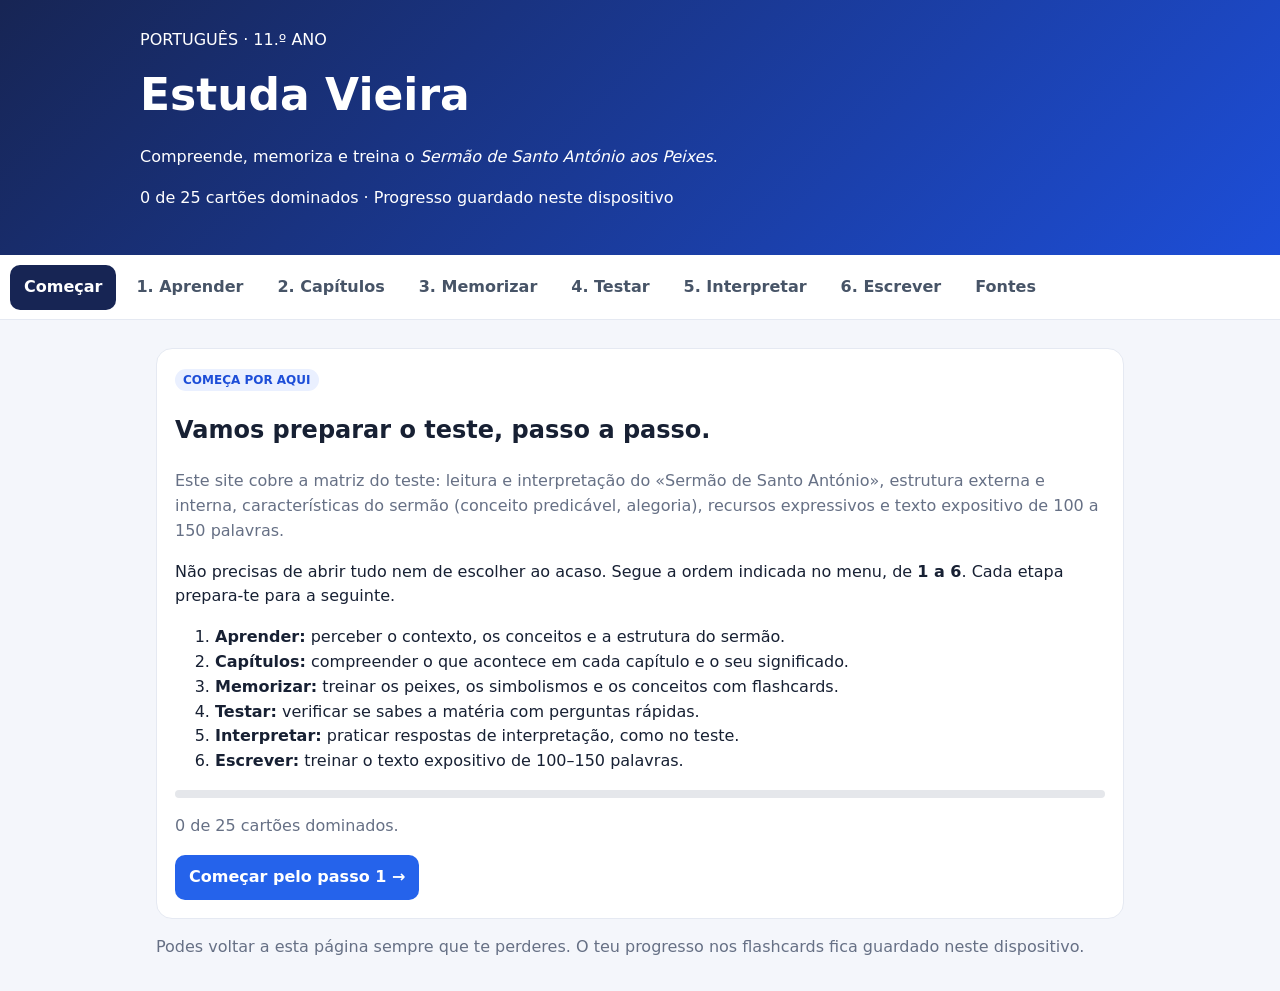
==== sermao/index.html @ 3404e3d7 "Corrige conteúdos do Sermão e acrescenta treino da matriz PRI 3 - Corrige quatro-olhos (Céu e Infern" ====
<!DOCTYPE html>
<html lang="pt-PT"><head><meta charset="utf-8"><meta name="viewport" content="width=device-width,initial-scale=1"><meta name="theme-color" content="#172554"><title>Estuda Vieira | Português 11</title>
<style>
:root{--n:#172554;--b:#2563eb;--ink:#172033;--muted:#667085;--bg:#f4f6fb;--line:#e5e9f2}*{box-sizing:border-box}body{margin:0;background:var(--bg);color:var(--ink);font:16px/1.55 system-ui,sans-serif}.hero{background:linear-gradient(135deg,#172554,#1d4ed8);color:white;padding:28px max(18px,calc((100vw - 1000px)/2))}.hero h1{margin:8px 0;font-size:clamp(30px,5vw,44px)}.wrap{max-width:1000px;margin:auto;padding:16px}.nav{position:sticky;top:0;background:#ffffffed;display:flex;gap:6px;overflow:auto;padding:10px;z-index:2;border-bottom:1px solid var(--line)}button{font:inherit;cursor:pointer;border:0;border-radius:10px;padding:10px 14px;background:var(--b);color:white;font-weight:650}.nav button{background:transparent;color:#475467;white-space:nowrap}.nav button.active{background:var(--n);color:white}.panel{display:none}.panel.active{display:block}.card,.chapter{background:white;border:1px solid var(--line);border-radius:16px;padding:18px;margin:12px 0}.muted{color:var(--muted)}.tag{font-size:12px;font-weight:750;color:#1d4ed8;background:#eaf0ff;padding:4px 8px;border-radius:99px}.grid{display:grid;grid-template-columns:repeat(2,minmax(0,1fr));gap:12px}.chapter h3{margin:0 0 6px}.secondary{background:#eef2ff;color:#1e40af}.option{display:block;width:100%;text-align:left;background:white;color:var(--ink);border:1px solid var(--line);margin:8px 0}.option.correct{background:#f0fdf4;border-color:#86efac}.option.wrong{background:#fef2f2;border-color:#fca5a5}.feedback{padding:12px;border-radius:10px;background:#f2f4f7;margin-top:10px}.good{background:#f0fdf4;color:#166534}.bad{background:#fef2f2;color:#991b1b}.flash{background:#eff6ff;border:1px solid #dbeafe;border-radius:15px;text-align:center;padding:28px;min-height:190px}.flash strong{font-size:24px;display:block;margin:14px 0}textarea{width:100%;min-height:130px;padding:12px;border:1px solid #cbd5e1;border-radius:10px;font:inherit}table{border-collapse:collapse;width:100%;margin:12px 0}td,th{text-align:left;border-bottom:1px solid var(--line);padding:9px;vertical-align:top}th{background:#f8fafc}.hide{display:none!important}.progress{height:8px;background:#e5e7eb;border-radius:99px;overflow:hidden}.progress span{display:block;background:var(--b);height:100%;width:0}@media(max-width:650px){.grid{grid-template-columns:1fr}.wrap{padding:10px}.card{padding:14px}table{font-size:14px}}
.note{background:#f8fafc;border-left:4px solid var(--b);padding:2px 14px;border-radius:8px;margin:12px 0}blockquote{margin:12px 0;padding:6px 14px;border-left:4px solid #cbd5e1;background:#f8fafc;border-radius:6px}.check{list-style:none;padding:0}.check li{margin:6px 0}#ordList li{margin:8px 0}#ordList button{padding:4px 10px}.review{margin-top:12px;padding-left:18px}
select{font:inherit;padding:8px;border:1px solid #cbd5e1;border-radius:8px;margin:4px 6px 4px 0;max-width:100%}.drill{border-top:1px solid var(--line);padding:12px 0}.drill .res{margin-top:8px}
</style></head><body>
<header class="hero"><span>PORTUGUÊS · 11.º ANO</span><h1>Estuda Vieira</h1><p>Compreende, memoriza e treina o <i>Sermão de Santo António aos Peixes</i>.</p><p id="stats">0 cartões dominados · Progresso guardado neste dispositivo</p></header>
<nav class="nav" aria-label="Percurso de estudo"><button type="button" class="active" data-tab="inicio">Começar</button><button type="button" data-tab="manual">1. Aprender</button><button type="button" data-tab="capitulos">2. Capítulos</button><button type="button" data-tab="cartoes">3. Memorizar</button><button type="button" data-tab="quiz">4. Testar</button><button type="button" data-tab="interpretacao">5. Interpretar</button><button type="button" data-tab="escrita">6. Escrever</button><button type="button" data-tab="fontes">Fontes</button></nav>
<main class="wrap">
<section class="panel active" id="inicio"><div class="card"><span class="tag">COMEÇA POR AQUI</span><h2>Vamos preparar o teste, passo a passo.</h2><p class="muted">Este site cobre a matriz do teste: leitura e interpretação do «Sermão de Santo António», estrutura externa e interna, características do sermão (conceito predicável, alegoria), recursos expressivos e texto expositivo de 100 a 150 palavras.</p><p>Não precisas de abrir tudo nem de escolher ao acaso. Segue a ordem indicada no menu, de <b>1 a 6</b>. Cada etapa prepara-te para a seguinte.</p><ol><li><b>Aprender:</b> perceber o contexto, os conceitos e a estrutura do sermão.</li><li><b>Capítulos:</b> compreender o que acontece em cada capítulo e o seu significado.</li><li><b>Memorizar:</b> treinar os peixes, os simbolismos e os conceitos com flashcards.</li><li><b>Testar:</b> verificar se sabes a matéria com perguntas rápidas.</li><li><b>Interpretar:</b> praticar respostas de interpretação, como no teste.</li><li><b>Escrever:</b> treinar o texto expositivo de 100–150 palavras.</li></ol><div class="progress"><span id="progress"></span></div><p id="progressText" class="muted">Ainda não começaste os flashcards.</p><button type="button" onclick="go('manual')">Começar pelo passo 1 →</button></div><p class="muted">Podes voltar a esta página sempre que te perderes. O teu progresso nos flashcards fica guardado neste dispositivo.</p></section>
<section class="panel" id="manual"><div class="card"><h2>Contexto e conceitos fundamentais</h2><h3>Padre António Vieira e o contexto</h3><p>O <b>Sermão de Santo António aos Peixes</b> foi pregado por Padre António Vieira em São Luís do Maranhão, no Brasil, a 13 de junho de 1654, dia de Santo António. A edição do sermão explica que Vieira o pregou antes de partir para o Reino, procurando uma solução para a situação dos indígenas. O texto denuncia abusos dos colonos e defende o bem espiritual e temporal daquela terra. É um exemplo da intervenção cívica e religiosa de Vieira através da palavra.</p><p><b>Quem era Vieira?</b> Jesuíta nascido em Lisboa em 1608, foi para o Brasil ainda criança e tornou-se um dos maiores pregadores da língua portuguesa. No Maranhão, entrou em conflito com os colonos por defender a liberdade dos indígenas, que estes queriam escravizar. Por isso o sermão foi pregado pouco antes de ele embarcar para o Reino, o que fez às escondidas. Escreve no Barroco, uma época de contrastes, de jogos de ideias e de uma arte feita para persuadir e impressionar.</p><h3>O que é um sermão?</h3><p>É um discurso religioso dirigido a um auditório, que transmite ensinamentos e procura persuadir os ouvintes a refletir e a alterar comportamentos. Combina argumentação, exemplos, referências bíblicas, ironia e recursos expressivos.</p><h3>Objetivos da eloquência</h3><table><tbody><tr><th>Termo</th><th>Significado</th><th>Função</th></tr><tr><td><b>Docere</b></td><td>Ensinar</td><td>Transmitir conhecimentos e valores.</td></tr><tr><td><b>Delectare</b></td><td>Deleitar / agradar</td><td>Captar a atenção e tornar o discurso expressivo.</td></tr><tr><td><b>Movere</b></td><td>Mover / persuadir</td><td>Despertar emoções e levar à mudança.</td></tr></tbody></table><h3>Conceito predicável</h3><p><b>O que é?</b> É uma frase ou ideia retirada da Bíblia que serve de ponto de partida para o sermão. O pregador interpreta-a e desenvolve, a partir dela, a sua mensagem.</p><div class="note"><p><b>O conceito predicável deste sermão:</b> «Vós sois o sal da terra» (Mateus 5,13).</p><p><b>O que significa a frase?</b> Jesus compara os seus discípulos ao sal. Tal como o sal conserva os alimentos e impede que se estraguem, os pregadores devem preservar o bem e impedir a corrupção moral da sociedade.</p><p><b>Como desenvolve Vieira esta ideia?</b> Vieira começa por questionar por que razão a sociedade continua corrompida. Aponta falhas dos pregadores — não ensinam a verdadeira doutrina, não praticam o que dizem ou pregam-se a si próprios — e dos ouvintes — recusam os ensinamentos e seguem maus exemplos. Perante esta situação, decide pregar aos peixes, usando-os como exemplo para criticar os comportamentos humanos.</p></div><p><b>Porque é que o sal leva aos peixes?</b> Vieira diz que o sal é «filho do mar», tal como os peixes. Tem duas propriedades, conservar o são e preservá-lo para que não se corrompa, e essas propriedades experimentam-se nos próprios peixes. É esta ligação que permite passar do conceito predicável à pregação aos peixes.</p><p><b>As duas causas da corrupção.</b> Ou o sal não salga, isto é, os pregadores falham (dizem uma coisa e fazem outra, pregam-se a si próprios ou não ensinam a verdadeira doutrina). Ou a terra não se deixa salgar, isto é, os ouvintes falham (imitam os maus exemplos e não recebem a doutrina).</p><p><b>Porque é importante?</b> Esta frase bíblica é a base da argumentação de Vieira: a partir dela, organiza a crítica aos pregadores e aos homens e justifica a pregação alegórica aos peixes.</p><p><b>Resposta-modelo para o teste:</b> O conceito predicável é «Vós sois o sal da terra», uma frase bíblica que serve de ponto de partida ao sermão. Tal como o sal conserva os alimentos, os pregadores devem preservar o bem e combater a corrupção moral. Vieira parte desta ideia para criticar tanto os pregadores, que nem sempre cumprem a sua missão, como os ouvintes, que não seguem os seus ensinamentos.</p><h3>Porquê pregar aos peixes?</h3><p>Segundo a tradição evocada, Santo António pregou aos peixes quando os homens não o ouviam. Os peixes são o auditório aparente; os homens, especialmente os colonos do Maranhão, são os destinatários reais da crítica. A alegoria permite elogiar virtudes e denunciar vícios humanos de forma indireta.</p><h3>Invocação</h3><p>Vieira invoca a Virgem Maria, referida como <i>Domina Maris</i> («Senhora do Mar»), pedindo auxílio para a pregação.</p></div><div class="card"><h2>Estrutura externa e interna</h2><p><b>Estrutura externa:</b> divisão em seis capítulos.</p><table><tbody><tr><th>Parte interna</th><th>Capítulo(s)</th><th>Função</th></tr><tr><td>Exórdio e invocação</td><td>I</td><td>Introduzir o tema, captar atenção e pedir auxílio divino.</td></tr><tr><td>Exposição e confirmação</td><td>II–V</td><td>Apresentar argumentos, louvores e repreensões.</td></tr><tr><td>Peroração</td><td>VI</td><td>Concluir, reforçar a mensagem e exortar.</td></tr></tbody></table><p><b>Atenção:</b> capítulo é estrutura externa. Exórdio, confirmação e peroração são partes da estrutura interna.</p><p class="muted">Alguns manuais separam a <b>exposição</b> (o anúncio do plano no início do capítulo II, quando Vieira diz que vai dividir o sermão em louvores e repreensões) da <b>confirmação</b> (o resto dos capítulos II a V). Segue a divisão do teu manual.</p></div><div class="card"><h2>Estratégias argumentativas e retóricas</h2><p><b>Argumentar</b> é apresentar razões para convencer alguém. Vieira não se limita a descrever peixes: usa cada exemplo para sustentar uma crítica moral e social.</p><ul><li><b>Alegoria:</b> fala dos peixes, mas refere-se aos homens. É a estratégia central que permite criticar indiretamente os colonos e a sociedade.</li><li><b>Analogia:</b> aproxima duas realidades com algo em comum. Exemplo: o sal conserva os alimentos, tal como os pregadores devem preservar a sociedade da corrupção.</li><li><b>Exemplificação:</b> apresenta casos concretos (peixe de Tobias, rémora, torpedo, quatro-olhos) para tornar os argumentos claros e memoráveis.</li><li><b>Argumento de autoridade:</b> apoia a ideia em fontes reconhecidas, como a Bíblia, Santo António e autores religiosos. Dá credibilidade ao discurso.</li><li><b>Antítese e contraste:</b> opõe ideias (grandes/pequenos; virtude/vício) para evidenciar injustiças e contradições.</li><li><b>Ironia:</b> diz algo com intenção crítica, levando o auditório a perceber a contradição entre aparência e realidade.</li><li><b>Apóstrofe:</b> dirige-se diretamente aos peixes, criando proximidade com o auditório aparente e mantendo os homens como destinatários reais.</li><li><b>Pergunta retórica:</b> pergunta cuja resposta é sugerida ou evidente; envolve o auditório e conduz o raciocínio.</li></ul><p class="muted">Atenção: o mesmo elemento pode ser estratégia e recurso. A <b>alegoria</b> organiza todo o sermão (estratégia). A <b>apóstrofe</b> e a <b>interrogação retórica</b> são recursos expressivos, apresentados na tabela seguinte, que Vieira usa ao serviço da persuasão.</p><p><b>Como responder no teste:</b> identifica a estratégia, mostra onde aparece e explica como ajuda Vieira a convencer ou a criticar.</p></div>
<div class="card"><h2>Recursos expressivos: definição e efeito</h2><table><tbody><tr><th>Recurso</th><th>O que é?</th><th>Que efeito pode produzir?</th></tr><tr><td><b>Anáfora</b></td><td>Repetição no início de frases ou segmentos sucessivos.</td><td>Insistência, ritmo e reforço da mensagem.</td></tr><tr><td><b>Antítese</b></td><td>Oposição de ideias ou palavras.</td><td>Destaca contrastes e contradições.</td></tr><tr><td><b>Apóstrofe</b></td><td>Interpelação direta de alguém ou algo.</td><td>Vivacidade e aproximação ao destinatário.</td></tr><tr><td><b>Interrogação retórica</b></td><td>Pergunta que não espera resposta efetiva.</td><td>Leva o auditório a refletir e orienta a conclusão.</td></tr><tr><td><b>Enumeração</b></td><td>Apresentação sucessiva de elementos.</td><td>Acumula exemplos e pode intensificar uma ideia.</td></tr><tr><td><b>Gradação</b></td><td>Sequência organizada por intensidade crescente ou decrescente.</td><td>Cria progressão e intensificação.</td></tr><tr><td><b>Hipérbole</b></td><td>Exagero intencional.</td><td>Amplifica uma característica e chama a atenção.</td></tr><tr><td><b>Personificação</b></td><td>Atribuição de características humanas a animais ou coisas.</td><td>Humaniza e torna a imagem mais expressiva.</td></tr><tr><td><b>Comparação</b></td><td>Aproximação explícita entre realidades, muitas vezes com «como».</td><td>Facilita a compreensão de uma ideia.</td></tr><tr><td><b>Metáfora</b></td><td>Identificação implícita entre realidades.</td><td>Cria uma imagem e concentra significado.</td></tr><tr><td><b>Adjetivação</b></td><td>Uso de adjetivos para caracterizar.</td><td>Valoriza ou desvaloriza e orienta a opinião do auditório.</td></tr><tr><td><b>Ironia</b></td><td>Dizer o contrário do que se pensa, ou sugerir uma crítica por trás do sentido literal.</td><td>Critica sem atacar diretamente e leva o auditório a descobrir a contradição.</td></tr><tr><td><b>Paralelismo</b></td><td>Repetição da mesma estrutura sintática em frases ou segmentos seguidos.</td><td>Dá ritmo, equilíbrio e clareza ao raciocínio.</td></tr></tbody></table><p class="muted">A função depende sempre do excerto. Não basta escrever «há uma anáfora»: explica o que é repetido e que ideia fica reforçada.</p></div><div class="card"><h2>Características do sermão e do Barroco</h2><ul><li><b>Intenção persuasiva:</b> convencer e modificar comportamentos.</li><li><b>Alegoria:</b> os peixes representam virtudes e vícios humanos.</li><li><b>Argumentação:</b> analogias, exemplos e referências de autoridade.</li><li><b>Conceptismo:</b> raciocínio engenhoso e jogos de ideias.</li><li><b>Antítese:</b> oposição de ideias, como bem/mal e virtude/vício.</li><li><b>Ironia:</b> crítica através do contraste entre sentido literal e intenção.</li><li><b>Visualismo:</b> imagens vivas que captam a atenção.</li></ul></div><div class="card"><h2>Como responder a perguntas de interpretação</h2><p>Não basta identificar o peixe ou o recurso expressivo. Explica sempre o significado e a intenção de Vieira.</p><ol><li><b>Identifica:</b> nomeia o peixe, a ideia ou o recurso.</li><li><b>Explica:</b> descreve o comportamento ou o sentido no excerto.</li><li><b>Relaciona:</b> mostra o que representa nos seres humanos.</li><li><b>Indica a intenção:</b> explica o que Vieira pretende criticar, elogiar ou provocar no auditório.</li></ol><p><b>Exemplo:</b> «Os peixes grandes comem os pequenos» é uma imagem que representa os poderosos que exploram os mais fracos. Vieira denuncia a injustiça e os abusos sociais, levando o auditório a reconhecer esse comportamento na sociedade.</p></div><div class="card"><h2>O que deves conseguir fazer no teste</h2><ul><li>Explicar o contexto em que o sermão foi pregado e a sua intenção crítica.</li><li>Identificar a estrutura externa (seis capítulos) e a estrutura interna (exórdio, exposição/confirmação e peroração).</li><li>Explicar a função do conceito predicável e da alegoria.</li><li>Relacionar cada peixe com a virtude ou o vício humano que representa.</li><li>Interpretar excertos, justificando a resposta com elementos do texto.</li><li>Identificar recursos expressivos e explicar o efeito que produzem.</li><li>Reconhecer a crítica social e a atualidade de algumas das críticas de Vieira.</li></ul><p class="muted">Esta lista segue os objetivos de leitura, interpretação, argumentação e análise de recursos expressivos indicados nos Guiões de Trabalho Autónomo da DGE para o 11.º ano.</p></div></section>
<section class="panel" id="capitulos"><div class="card"><h2>Mapa dos seis capítulos</h2><div id="chapters"></div></div></section>
<section class="panel" id="cartoes"><div class="card"><span class="tag">ACTIVE RECALL</span><h2>Flashcards</h2><p class="muted">Tenta responder antes de revelar. As respostas incluem uma explicação curta e, quando faz sentido, a ligação à obra e ao tipo de pergunta que pode surgir no teste. Marca «Domino» só quando conseguires explicar a ideia, não apenas repetir palavras.</p><div class="flash"><span id="flashCat" class="tag"></span><strong id="flashQ"></strong><p id="flashA" class="hide"></p></div><p id="flashNum"></p><button type="button" id="prev" class="secondary">← Anterior</button> <button type="button" id="reveal">Revelar resposta</button> <button type="button" id="master">Domino ✓</button> <button type="button" id="next" class="secondary">Seguinte →</button></div></section>
<section class="panel" id="quiz"><div class="card"><span class="tag">QUIZ</span><h2>Testa os teus conhecimentos</h2><p id="qcount" class="muted"></p><div id="quizArea"></div><button type="button" class="secondary" onclick="restartQuiz()">Recomeçar</button></div></section>
<section class="panel" id="interpretacao">
<div class="card"><span class="tag">APRENDER A INTERPRETAR</span><h2>Excertos analisados — com respostas-modelo</h2>
<p>Aqui vais encontrar excertos da obra, perguntas semelhantes às de avaliação e respostas explicadas. Primeiro lê o excerto e tenta responder; depois abre a análise. Os excertos entre aspas são transcrições de uma edição de domínio público, com a grafia atualizada (por exemplo, «cousa» passa a «coisa»), e [...] marca partes omitidas. Alguns coincidem com excertos dos GTA da DGE. A edição do teu manual pode ter pequenas diferenças, por isso confirma sempre no teu livro. Quando um bloco não é citação, está identificado como «Resumo da passagem».</p>
<p><b>Como construir uma boa resposta:</b> identifica o que é pedido → explica o sentido no contexto → relaciona com a alegoria/ideia principal → indica a intenção de Vieira. Quando a pergunta pede recursos, explica também o efeito produzido.</p></div>

<div class="card"><h3>Exemplo resolvido 1 — Capítulo I: o conceito predicável</h3>
<p class="muted">Excerto com a grafia atualizada. [...] marca partes omitidas.</p>
<blockquote>«O efeito do sal é impedir a corrupção. [...] Ou é porque o sal não salga, ou porque a terra se não deixa salgar.»</blockquote>
<p><b>Pergunta 1.</b> Explica a comparação estabelecida entre o sal e os pregadores.</p>
<details><summary>Ver resposta-modelo explicada</summary><p>O sal impede que os alimentos se deteriorem; de forma semelhante, os pregadores devem preservar o bem e impedir a corrupção moral da sociedade, através dos seus ensinamentos. Vieira parte desta comparação para questionar por que razão a sociedade continua corrompida, apesar da existência de pregadores.</p><p><b>Porque é uma boa resposta?</b> Identifica os dois elementos da comparação, explica o significado de cada um e relaciona-os com o problema central do sermão.</p></details>
<p><b>Pergunta 2.</b> Identifica as duas causas da corrupção apresentadas por Vieira.</p>
<details><summary>Ver resposta-modelo</summary><p>A corrupção pode resultar das falhas dos pregadores, que não ensinam a verdadeira doutrina ou não praticam o que dizem, e das falhas dos ouvintes, que recusam os ensinamentos ou preferem imitar os maus exemplos dos pregadores.</p></details></div>

<div class="card"><h3>Exemplo resolvido 2 — Capítulo II: os peixes como ouvintes</h3>
<blockquote>«Os homens perseguindo a António, querendo-o lançar da terra e ainda do Mundo [...] e os peixes em inumerável concurso acudindo à sua voz, atentos e suspensos às suas palavras, escutando com silêncio [...] o que não entendiam.»</blockquote>
<p><b>Pergunta 1.</b> Explica o contraste estabelecido entre os homens e os peixes.</p>
<details><summary>Ver resposta-modelo explicada</summary><p>Vieira contrapõe os homens, que perseguem Santo António e o querem lançar da terra, aos peixes, que o escutam em silêncio e com atenção. O contraste é irónico: os peixes, apesar de não terem razão, comportam-se melhor do que os homens, que possuem razão mas não a usam corretamente. Assim, o elogio aos peixes transforma-se numa crítica à intolerância e à resistência humana à correção moral.</p><p><b>O que não podia faltar?</b> A oposição entre os comportamentos, a ironia e a crítica aos homens.</p></details>
<p><b>Pergunta 2.</b> Explica o sentido da afirmação «os homens tinham a razão sem o uso, e os peixes o uso sem a razão».</p>
<details><summary>Ver resposta-modelo</summary><p>Os homens possuem capacidade racional, mas não a utilizam para reconhecer os seus erros e seguir os ensinamentos de Santo António. Os peixes, embora irracionais, demonstram atenção e obediência. Vieira critica, assim, o comportamento contraditório dos homens.</p></details></div>

<div class="card"><h3>Exemplo resolvido 3 — Capítulo III: a rémora</h3>
<blockquote>«[...] aquele peixezinho tão pequeno no corpo, e tão grande na força e no poder [...] se se pega ao leme de uma nau da Índia [...] a prende e amarra [...] Se alguma rémora houve na terra, foi a língua de Santo António.»</blockquote>
<p><b>Pergunta 1.</b> Explica o valor simbólico da rémora e a comparação com Santo António.</p>
<details><summary>Ver resposta-modelo explicada</summary><p>A rémora é um peixe pequeno que, segundo a descrição apresentada por Vieira, consegue deter uma nau ao agarrar-se ao leme. Simboliza a força da palavra de Santo António: apesar de ser apenas a palavra de um pregador, consegue travar paixões e comportamentos destrutivos, como a soberba, a ira e a cobiça. A comparação mostra que a verdadeira força não depende do tamanho ou do poder físico, mas da capacidade moral e persuasiva da palavra.</p><p><b>O que valoriza a resposta?</b> Explica a característica do peixe, identifica o símbolo e relaciona-o com exemplos da intenção moralizadora de Vieira.</p></details>
<p><b>Pergunta 2.</b> Identifica o contraste presente na expressão «peixezinho tão pequeno no corpo, e tão grande na força e no poder» e explica o seu efeito.</p>
<details><summary>Ver resposta-modelo</summary><p>Existe uma antítese entre «pequeno» e «grande», que destaca a oposição entre a dimensão física reduzida da rémora e a sua força extraordinária. O contraste valoriza o poder simbólico do peixe e prepara a comparação com a eficácia da palavra de Santo António.</p></details></div>

<div class="card"><h3>Exemplo resolvido 4 — Capítulo IV: os grandes comem os pequenos</h3>
<blockquote>«A primeira coisa que me desedifica, peixes, de vós, é que vos comeis uns aos outros. [...] Não só vos comeis uns aos outros, senão que os grandes comem os pequenos.»</blockquote>
<p><b>Pergunta 1.</b> Explicita a crítica social transmitida através deste comportamento dos peixes.</p>
<details><summary>Ver resposta-modelo explicada</summary><p>O comportamento dos peixes representa alegoricamente a exploração dos mais fracos pelos mais poderosos. Vieira denuncia a desigualdade, a ganância e os abusos cometidos pelos colonos, que se aproveitam dos mais vulneráveis, nomeadamente dos indígenas. A crítica é reforçada pelo facto de os grandes, que deveriam ter maior responsabilidade, serem precisamente os que devoram os pequenos.</p><p><b>Nota:</b> não basta dizer «representa a injustiça». Explica quem são os grandes e os pequenos e qual é o comportamento humano criticado.</p></details>
<p><b>Pergunta 2.</b> Explica o valor expressivo da oposição entre «grandes» e «pequenos».</p>
<details><summary>Ver resposta-modelo</summary><p>A antítese entre «grandes» e «pequenos» evidencia a desigualdade de poder entre exploradores e explorados. Reforça a imagem da injustiça e torna mais clara a crítica social de Vieira.</p></details></div>

<div class="card"><h3>Exemplo resolvido 5 — Capítulo V: os roncadores</h3>
<blockquote>«É possível que sendo vós uns peixinhos tão pequenos, haveis de ser as roncas do mar?!»</blockquote>
<p><b>Pergunta 1.</b> Identifica o vício representado pelos roncadores e explica a crítica de Vieira.</p>
<details><summary>Ver resposta-modelo explicada</summary><p>Os roncadores representam a soberba e a arrogância. Apesar de serem peixes pequenos, fazem muito ruído, como se fossem importantes e poderosos. Vieira liga este vício ao orgulho de quem presume do que sabe e do que pode. Vieira critica os homens que se vangloriam, falam com arrogância e procuram demonstrar uma grandeza que não possuem. O exemplo aconselha à humildade.</p></details>
<p><b>Pergunta 2.</b> Explica a função da interrogação «É possível que [...] haveis de ser as roncas do mar?!».</p>
<details><summary>Ver resposta-modelo</summary><p>É uma interrogação retórica, pois não procura obter uma resposta real. Em conjunto com o ponto de exclamação, exprime indignação e serve para censurar a atitude dos roncadores, chamar a atenção do auditório e reforçar a crítica à arrogância humana.</p></details></div>

<div class="card"><h2>Agora és tu — exercícios para praticar</h2><p>Estes exercícios usam excertos da obra. Tenta responder antes de abrir a solução. Nas respostas escritas, procura incluir informação concreta do excerto.</p>
<div class="chapter"><h3>Exercício 1 — Capítulo I: os pregadores e os ouvintes</h3><blockquote>«Os pregadores dizem uma coisa e fazem outra [...] os ouvintes querem antes imitar o que eles fazem, que fazer o que dizem.»</blockquote><p>1. Explica as duas críticas presentes no excerto.</p><p>2. Relaciona-as com o conceito predicável.</p><details><summary>Ver proposta de resposta</summary><p>1. Vieira critica a falta de coerência dos pregadores, que não praticam o que ensinam, e os ouvintes, que seguem os maus exemplos em vez de obedecerem aos ensinamentos.</p><p>2. O sal deve impedir a corrupção; por analogia, os pregadores devem preservar o bem. Quando pregadores e ouvintes falham, a sociedade continua corrompida. O excerto desenvolve, assim, o conceito «Vós sois o sal da terra».</p></details></div>
<div class="chapter"><h3>Exercício 2 — Capítulo II: a pergunta ao auditório</h3><blockquote>«Enfim, que havemos de pregar hoje aos peixes? Nunca pior auditório. Ao menos têm os peixes duas boas qualidades de ouvintes: ouvem e não falam.»</blockquote><p>1. Identifica uma característica dos peixes valorizada por Vieira.</p><p>2. Explica a ironia presente no excerto e a sua intenção.</p><details><summary>Ver proposta de resposta</summary><p>1. Os peixes ouvem em silêncio e não interrompem o pregador.</p><p>2. A expressão «Nunca pior auditório» parece desvalorizar os peixes, mas Vieira elogia-os por ouvirem sem interromper. A ironia prepara a crítica aos homens, que muitas vezes não escutam os ensinamentos nem aceitam ser corrigidos.</p></details></div>
<div class="chapter"><h3>Exercício 3 — Capítulo III: o torpedo</h3><blockquote>«[...] começa a lhe tremer o braço [...]»</blockquote><p class="muted"><b>Resumo da passagem</b> (não é citação). O torpedo faz tremer o braço de quem o pesca. Vieira compara esse efeito ao que a pregação de Santo António provocava nos ouvintes.</p><p>1. Explica o simbolismo do torpedo.</p><p>2. Relaciona esse simbolismo com o objetivo de movere.</p><details><summary>Ver proposta de resposta</summary><p>1. O torpedo simboliza a capacidade da palavra do pregador de abalar a consciência dos homens.</p><p>2. O objetivo movere consiste em comover e persuadir. Tal como o torpedo provoca tremores, a pregação deve inquietar os ouvintes, fazê-los reconhecer os seus erros e levá-los a mudar de comportamento.</p></details></div>
<div class="chapter"><h3>Exercício 4 — Capítulo IV: olhar para a cidade</h3><blockquote>«Para cá, para cá; para a cidade é que haveis de olhar. [...] Muito maior açougue é o de cá, muito mais se comem os brancos.»</blockquote><p>1. Explica a quem se refere Vieira quando manda olhar para a cidade.</p><p>2. Identifica a intenção crítica da comparação entre os peixes e os homens.</p><p>3. Explica o efeito da repetição «Para cá, para cá».</p><details><summary>Ver proposta de resposta</summary><p>1. Vieira dirige a atenção para a sociedade colonial, em particular para os habitantes da cidade, e não apenas para os povos indígenas do sertão.</p><p>2. Mostra que os próprios colonos também se exploram e prejudicam uns aos outros. A imagem dos peixes que se devoram denuncia a ganância e a exploração humana.</p><p>3. Trata-se de uma repetição (que alguns manuais classificam como anáfora, por se repetir o início de segmentos seguidos). Reforça a ordem para que o auditório olhe para a realidade que Vieira pretende denunciar e dá ritmo e insistência ao discurso.</p></details></div>
<div class="chapter"><h3>Exercício 5 — Capítulo V: os pegadores</h3><blockquote>«[...] os que se deixam estar pegados à mercê e fortuna dos maiores [...]»</blockquote><p class="muted"><b>Resumo da passagem</b> (não é citação). Os pegadores vivem agarrados a peixes maiores e dependem da fortuna deles.</p><p>1. Que comportamento humano é criticado através dos pegadores?</p><p>2. Explica por que razão este exemplo constitui uma crítica social.</p><details><summary>Ver proposta de resposta</summary><p>1. Representam os oportunistas e parasitas, que se aproximam dos poderosos para beneficiarem da sua influência e viverem à sua custa.</p><p>2. Vieira critica quem não age com autonomia nem mérito e procura obter vantagens através da dependência de pessoas influentes. A alegoria denuncia relações interesseiras e injustas.</p></details></div>
<div class="chapter"><h3>Exercício 6 — Capítulo V: o polvo</h3><blockquote>«[...] o maior traidor do mar [...]»</blockquote><p class="muted"><b>Resumo da passagem</b> (não é citação). O polvo disfarça-se e esconde-se para surpreender as suas presas.</p><p>1. Identifica o vício simbolizado pelo polvo.</p><p>2. Explica a relação entre a camuflagem e o comportamento humano criticado.</p><details><summary>Ver proposta de resposta</summary><p>1. O polvo representa a traição, a hipocrisia e a dissimulação.</p><p>2. Tal como o polvo esconde a sua aparência e as suas intenções para atacar de surpresa, há pessoas que aparentam ser honestas e amigas, mas escondem intenções maldosas. Vieira denuncia a falsidade e a traição.</p></details></div>
<div class="chapter"><h3>Exercício 7 — Capítulo VI: a peroração</h3><blockquote>«Louvai a Deus, porque vos criou em tanto número. [...] Louvai a Deus, que vos distinguiu em tantas espécies [...]»</blockquote><p>1. Identifica o recurso expressivo presente na repetição.</p><p>2. Explica o efeito da repetição no encerramento do sermão.</p><details><summary>Ver proposta de resposta</summary><p>1. Trata-se de uma anáfora, pela repetição de «Louvai a Deus» no início de segmentos sucessivos.</p><p>2. A repetição, com uma razão diferente em cada segmento, cria ritmo e intensidade, reforça a exortação religiosa e confere solenidade à conclusão. O discurso termina com um apelo insistente ao louvor de Deus.</p></details></div>
<div class="chapter"><h3>Exercício 8 — Organização da argumentação</h3><p>Põe os cinco momentos do sermão pela ordem em que aparecem. Usa as setas e clica em «Verificar ordem».</p><ol id="ordList"></ol><button type="button" id="ordCheck">Verificar ordem</button> <span id="ordFb" aria-live="polite"></span><p>Depois explica por escrito a lógica da progressão argumentativa.</p><details><summary>Ver proposta de resposta</summary><p>A ordem é: proposta do sermão aos peixes (início do capítulo II), louvores gerais (capítulo II), louvores particulares (capítulo III), repreensões gerais (capítulo IV) e repreensões particulares (capítulo V). Vieira parte do geral para o particular, primeiro elogiando e depois criticando, organizando a argumentação de forma progressiva.</p></details></div>
</div>
<div class="card" id="locCard"><span class="tag">ESTRUTURA</span><h2>Em que parte do sermão está este excerto?</h2><p>A matriz do teste pede que saibas inserir um excerto na estrutura externa (capítulo) e interna (exórdio, exposição e confirmação, peroração). Para cada excerto, escolhe o capítulo e a parte interna.</p><div id="locList"></div></div>
<div class="card" id="recCard"><span class="tag">RECURSOS</span><h2>Identifica o recurso expressivo</h2><p>Escolhe o recurso presente em cada excerto e lê o efeito que produz. No teste, escreve sempre o recurso e o efeito.</p><div id="recList"></div></div>
<div class="card"><h2>Desafio de exame — resposta sem ajuda</h2><p>Lê o excerto do capítulo IV e responde num único parágrafo organizado (cerca de 80–120 palavras):</p><blockquote>«Não só vos comeis uns aos outros, senão que os grandes comem os pequenos.»</blockquote><p>Explica a crítica social construída por Vieira e analisa o valor expressivo da oposição entre «grandes» e «pequenos».</p><textarea id="essay2" aria-label="A tua resposta ao desafio de exame" placeholder="Escreve aqui a tua resposta..."></textarea><p id="words2" class="muted">0 palavras · objetivo: cerca de 80–120</p><details><summary>Ver critérios de uma resposta completa</summary><ul><li>Identifica a alegoria dos peixes que se devoram.</li><li>Relaciona os grandes com os poderosos e os pequenos com os mais vulneráveis.</li><li>Explica a denúncia da exploração e da desigualdade, incluindo a crítica à sociedade colonial.</li><li>Identifica a antítese entre «grandes» e «pequenos» e explica como acentua o contraste entre explorador e explorado.</li><li>Usa frases completas e responde às duas partes da pergunta.</li></ul></details></div>
<div class="card"><span class="tag">SIMULADO</span><h2>Mini-teste no formato da matriz (leitura, interpretação e texto expositivo)</h2><p>Resolve sem ajuda e só depois abre as respostas-modelo. Tens duas partes, como na matriz: leitura e interpretação, e escrita de um texto expositivo.</p><h3>Parte A: leitura e interpretação</h3><p><b>Excerto A</b></p><blockquote>«Enfim, que havemos de pregar hoje aos peixes? Nunca pior auditório. Ao menos têm os peixes duas boas qualidades de ouvintes: ouvem e não falam.»</blockquote><p><b>Excerto B</b></p><blockquote>«Não só vos comeis uns aos outros, senão que os grandes comem os pequenos.»</blockquote><ol><li>Indica em que capítulo se insere o excerto A e em que parte da estrutura interna, justificando.</li><li>Explica a ironia presente na expressão «Nunca pior auditório».</li><li>Identifica o recurso expressivo presente no excerto B e explica o seu efeito.</li><li>Explica de que modo o excerto B ilustra a alegoria e a crítica social do sermão.</li><li>Relaciona o excerto B com o conceito predicável «Vós sois o sal da terra».</li></ol><details><summary>Ver respostas-modelo</summary><ol><li>O excerto A está no capítulo II, que pertence à exposição e confirmação. Vieira começa a desenvolver a pregação aos peixes e apresenta os primeiros louvores, ao dizer que os peixes ouvem e não falam.</li><li>A expressão parece desvalorizar os peixes, mas Vieira logo os elogia por ouvirem em silêncio. A ironia prepara a crítica aos homens, que não escutam nem aceitam a correção.</li><li>Há uma antítese entre «grandes» e «pequenos». Realça a desigualdade de poder entre exploradores e explorados e torna mais evidente a crítica.</li><li>Os peixes são o auditório aparente e representam comportamentos humanos. Os grandes que comem os pequenos simbolizam os poderosos que exploram os mais fracos, como os colonos que abusam dos indígenas. Vieira usa a alegoria para criticar a sociedade sem atacar diretamente o auditório.</li><li>O sal deve preservar a sociedade da corrupção. A exploração dos fracos é uma das corrupções que os pregadores deveriam combater. Quando o sal não salga ou a terra não se deixa salgar, a corrupção continua, como se vê neste comportamento.</li></ol></details><h3>Parte B: texto expositivo</h3><p>Escreve um texto de 100 a 150 palavras sobre o tema <b>«A função da alegoria no Sermão de Santo António aos Peixes»</b>.</p><textarea id="essay3" aria-label="Texto expositivo do simulado" placeholder="Escreve aqui o teu texto expositivo..."></textarea><p id="words3" class="muted">0 palavras · objetivo: 100–150</p><details><summary>Ver critérios de uma boa resposta</summary><ul><li>Introdução com o tema e a obra.</li><li>Desenvolvimento com duas ou três ideias (os peixes como auditório aparente, a crítica indireta aos homens, a correspondência entre peixes e vícios) e exemplos da obra.</li><li>Conclusão ligada à intenção moralizadora de Vieira.</li><li>Linguagem formal, conectores, sem opinião pessoal, entre 100 e 150 palavras.</li></ul></details></div><div class="card"><h2>Fonte dos excertos e estudo complementar</h2><p>Os excertos literários foram selecionados a partir do texto de Padre António Vieira e dos guiões oficiais da DGE. As perguntas e respostas-modelo são material de treino elaborado para este site; não são soluções oficiais nem garantem que a pergunta apareça no teste.</p><ul><li><a href="https://projetos.uel.br/bibliotecacomum/bc-texto/obras/ua000257.pdf" target="_blank" rel="noopener">Texto integral do sermão (edição de domínio público, UEL)</a></li><li><a href="https://objdigital.bn.br/objdigital2/Acervo_Digital/Livros_eletronicos/Sermao%20de%20Santo%20Antonio.pdf" target="_blank" rel="noopener">Texto integral do sermão (Biblioteca Nacional do Brasil)</a></li><li><a href="https://estudoautonomo.dge.mec.pt/sites/default/files/2025-01/GTA%2010_PT.%C2%BA%20ano_tema%203_Subtema%202_Sermao%20de%20Santo%20Antonio%20aos%20Peixes.pdf" target="_blank" rel="noopener">DGE — GTA 10: Exórdio e invocação</a></li><li><a href="https://estudoautonomo.dge.mec.pt/sites/default/files/2025-01/GTA%2011_PT.%C2%BA%20ano_tema%203_Subtema%202_Sermao%20de%20Santo%20Antonio%20aos%20Peixes.pdf" target="_blank" rel="noopener">DGE — GTA 11: Exposição e confirmação</a></li><li><a href="https://estudoautonomo.dge.mec.pt/sites/default/files/2025-01/GTA%2012_PT.%C2%BA%20ano_tema%203_Subtema%202_Sermao%20de%20Santo%20Antonio%20aos%20Peixes.pdf" target="_blank" rel="noopener">DGE — GTA 12: Repreensões</a></li><li><a href="https://estudoautonomo.dge.mec.pt/sites/default/files/2025-01/GTA%2013_PT.%C2%BA%20ano_tema%203_Subtema%202_Sermao%20de%20Santo%20Antonio%20aos%20Peixes.pdf" target="_blank" rel="noopener">DGE — GTA 13: Peroração</a></li><li><a href="https://estudoautonomo.dge.mec.pt/sites/default/files/2025-01/GTA%2014_Portugu%C3%AAs.%C2%BA%20ano_tema%203_Subtema%203_Integracao%20e%20avaliacao%20de%20aprendizagens.pdf" target="_blank" rel="noopener">DGE — GTA 14: Integração e avaliação</a></li><li><a href="https://estudoautonomo.dge.mec.pt/sites/default/files/2025-01/GTA%2015_Portugu%C3%AAs.%C2%BA%20ano_tema%203_Subtema%203_Integracao%20e%20avaliacao%20de%20aprendizagens.pdf" target="_blank" rel="noopener">DGE — GTA 15: Atualidade e poder da palavra</a></li></ul></div>
</section><section class="panel" id="escrita"><div class="card"><span class="tag">REGRAS</span><h2>Como se escreve um texto expositivo</h2><p>O texto expositivo <b>explica</b> um tema de forma clara e objetiva. Não serve para dar a tua opinião nem para convencer o leitor. Na prova de português serve para mostrares que compreendeste a obra e que sabes organizar ideias.</p><h3>Estrutura</h3><table><tbody><tr><th>Parte</th><th>O que fazer</th></tr><tr><td><b>Introdução</b></td><td>Apresenta o tema e a obra (uma ou duas frases). Diz de que vais falar.</td></tr><tr><td><b>Desenvolvimento</b></td><td>Explica duas ou três ideias. Em cada uma, afirma a ideia, explica-a e dá um exemplo da obra (um peixe, um capítulo, uma expressão).</td></tr><tr><td><b>Conclusão</b></td><td>Resume o essencial e liga à intenção de Vieira. Não acrescentes ideias novas.</td></tr></tbody></table><h3>Linguagem</h3><ul><li>Registo formal e vocabulário rigoroso (alegoria, conceito predicável, auditório, intenção persuasiva).</li><li>Terceira pessoa e presente do indicativo («Vieira critica», «o polvo representa»). Evita «eu acho» e «na minha opinião».</li><li>Frases completas e bem ligadas entre si por conectores.</li></ul><h3>Conectores úteis</h3><table><tbody><tr><th>Função</th><th>Exemplos</th></tr><tr><td>Começar</td><td>Em primeiro lugar, antes de mais</td></tr><tr><td>Acrescentar</td><td>Além disso, também, ainda</td></tr><tr><td>Exemplificar</td><td>Por exemplo, tal como se vê em, é o caso de</td></tr><tr><td>Contrastar</td><td>No entanto, em contrapartida, ao contrário de</td></tr><tr><td>Concluir</td><td>Assim, portanto, em suma</td></tr></tbody></table><h3>Plano em quatro passos</h3><ol><li>Lê o tema e escreve em 30 segundos as duas ou três ideias que vais explicar.</li><li>Escreve a introdução com o tema.</li><li>Desenvolve cada ideia com um exemplo concreto da obra.</li><li>Conclui, conta as palavras (100 a 150) e revê a ortografia e a pontuação.</li></ol><h3>Erros frequentes</h3><ul><li>Contar o sermão como uma história em vez de explicar o tema.</li><li>Dar opinião pessoal.</li><li>Não dar exemplos da obra.</li><li>Passar das 150 palavras ou ficar abaixo das 100.</li></ul></div><div class="card"><span class="tag">100–150 PALAVRAS</span><h2>Treinador de texto expositivo</h2><label for="topic">Tema de treino</label> <select id="topic"><option>A importância da alegoria no sermão</option><option>A crítica social presente na obra</option><option>Os objetivos da eloquência na pregação de Vieira</option><option>A função dos recursos expressivos</option><option>As virtudes e os vícios representados pelos peixes</option></select><textarea id="essay" aria-label="O teu texto" placeholder="Introdução: apresenta o tema…&#10;&#10;Desenvolvimento: explica e exemplifica…&#10;&#10;Conclusão: sintetiza a intenção de Vieira…"></textarea><p id="words">0 palavras · objetivo: 100–150</p><ul class="check"><li><label><input type="checkbox"> Apresentei o tema na introdução.</label></li><li><label><input type="checkbox"> Expliquei as ideias com exemplos da obra.</label></li><li><label><input type="checkbox"> Organizei o texto em introdução, desenvolvimento e conclusão.</label></li><li><label><input type="checkbox"> Usei linguagem formal e conectores.</label></li><li><label><input type="checkbox"> Revisei ortografia e pontuação.</label></li></ul><p class="muted">Confirma com o teu professor a extensão pedida nos testes. O intervalo de 100 a 150 palavras é uma referência de treino.</p><details><summary>Ver texto-modelo (tema: a importância da alegoria no sermão)</summary><p>A alegoria é a estratégia central do <i>Sermão de Santo António aos Peixes</i>. Vieira finge dirigir-se aos peixes, mas os verdadeiros destinatários da crítica são os homens, em especial os colonos do Maranhão. Cada peixe representa uma virtude ou um vício humano. Os roncadores simbolizam a arrogância e os pegadores o oportunismo de quem vive à sombra dos poderosos. Os peixes grandes que comem os pequenos denunciam a exploração dos mais fracos. Ao usar este disfarce, o pregador evita atacar diretamente o auditório, torna a crítica mais agradável e dá-lhe maior força persuasiva. Assim, a alegoria permite ensinar, deleitar e mover, cumprindo a intenção moralizadora de Vieira.</p><p><b>Porque funciona?</b> Tem introdução (o que é a alegoria), desenvolvimento com exemplos concretos da obra e conclusão que liga à intenção de Vieira e aos objetivos da eloquência.</p></details><details><summary>Ver segundo texto-modelo (tema: a crítica social presente na obra)</summary><p>A crítica social é um dos principais objetivos do <i>Sermão de Santo António aos Peixes</i>. Vieira denuncia a exploração dos mais fracos pelos mais poderosos, sobretudo através da imagem dos peixes grandes que comem os pequenos. Esta imagem representa os colonos que abusam dos indígenas e se aproveitam uns dos outros. O pregador critica ainda a vaidade e a cobiça, que cegam os homens como a isca cega os peixes. Para dar mais força a estas ideias, recorre à alegoria, que lhe permite criticar sem atacar diretamente o auditório. Desta forma, Vieira não se limita a descrever vícios, pois pretende levar os ouvintes a reconhecerem os seus erros e a mudarem de comportamento. A crítica social constitui, assim, o centro da intenção moralizadora do sermão.</p></details></div></section>
<section class="panel" id="fontes"><div class="card"><h2>Fontes e recursos de estudo</h2><p>Os conteúdos deste site baseiam-se no texto do sermão e nos materiais oficiais da DGE. As perguntas e respostas-modelo são material de treino feito para este site e não são soluções oficiais.</p><h3>Texto da obra</h3><ul><li><a href="https://projetos.uel.br/bibliotecacomum/bc-texto/obras/ua000257.pdf" target="_blank" rel="noopener">Sermão de Santo António (UEL, domínio público)</a></li><li><a href="https://objdigital.bn.br/objdigital2/Acervo_Digital/Livros_eletronicos/Sermao%20de%20Santo%20Antonio.pdf" target="_blank" rel="noopener">Sermão de Santo António (Biblioteca Nacional do Brasil)</a></li></ul><p class="muted">A DGE cita a edição crítica de Arnaldo do Espírito Santo e outros (INCM, 2010). A grafia e algumas palavras podem diferir das edições acima e do teu manual. Confirma sempre as citações no livro adotado na tua turma.</p><h3>Materiais oficiais da DGE</h3><ul><li><a href="https://estudoemcasaapoia.dge.mec.pt/node/7373" target="_blank" rel="noopener">DGE — Contextualização histórico-literária</a></li><li><a href="https://estudoautonomo.dge.mec.pt/sites/default/files/2025-01/GTA%209_PT.%C2%BA%20ano_tema%203_Subtema%202_Sermao%20de%20Santo%20Antonio%20aos%20Peixes.pdf" target="_blank" rel="noopener">DGE — GTA 9: O que é e para que serve um sermão?</a></li><li><a href="https://estudoautonomo.dge.mec.pt/sites/default/files/2025-01/GTA%2010_PT.%C2%BA%20ano_tema%203_Subtema%202_Sermao%20de%20Santo%20Antonio%20aos%20Peixes.pdf" target="_blank" rel="noopener">DGE — GTA 10: O exórdio</a></li><li><a href="https://estudoautonomo.dge.mec.pt/sites/default/files/2025-01/GTA%2011_PT.%C2%BA%20ano_tema%203_Subtema%202_Sermao%20de%20Santo%20Antonio%20aos%20Peixes.pdf" target="_blank" rel="noopener">DGE — GTA 11: Exposição e confirmação</a></li><li><a href="https://estudoautonomo.dge.mec.pt/sites/default/files/2025-01/GTA%2012_PT.%C2%BA%20ano_tema%203_Subtema%202_Sermao%20de%20Santo%20Antonio%20aos%20Peixes.pdf" target="_blank" rel="noopener">DGE — GTA 12: Repreensões</a></li><li><a href="https://estudoautonomo.dge.mec.pt/sites/default/files/2025-01/GTA%2013_PT.%C2%BA%20ano_tema%203_Subtema%202_Sermao%20de%20Santo%20Antonio%20aos%20Peixes.pdf" target="_blank" rel="noopener">DGE — GTA 13: Peroração</a></li><li><a href="https://estudoautonomo.dge.mec.pt/sites/default/files/2025-01/GTA%2014_Portugu%C3%AAs.%C2%BA%20ano_tema%203_Subtema%203_Integracao%20e%20avaliacao%20de%20aprendizagens.pdf" target="_blank" rel="noopener">DGE — GTA 14: Como resolver itens de avaliação</a></li><li><a href="https://estudoautonomo.dge.mec.pt/sites/default/files/2025-01/GTA%2015_Portugu%C3%AAs.%C2%BA%20ano_tema%203_Subtema%203_Integracao%20e%20avaliacao%20de%20aprendizagens.pdf" target="_blank" rel="noopener">DGE — GTA 15: Atualidade e poder da palavra</a></li><li><a href="https://estudoautonomo.dge.mec.pt/node/4133" target="_blank" rel="noopener">DGE — Repreensões aos peixes</a></li><li><a href="https://estudoautonomo.dge.mec.pt/" target="_blank" rel="noopener">DGE — Estudo Autónomo</a></li></ul></div></section>
</main><script>
const chapters=[
["I — Exórdio e invocação","Vieira parte da citação bíblica «Vós sois o sal da terra» e diz que o sal é «filho do mar», como os peixes, com duas propriedades: conservar o são e preservá-lo da corrupção. Pergunta porque está a terra tão corrupta e responde que ou o sal não salga (falhas dos pregadores) ou a terra não se deixa salgar (falhas dos ouvintes). Recorda que Santo António, ignorado pelos homens, pregou aos peixes, e decide imitá-lo. Termina com a invocação a Maria, Domina maris (Senhora do mar).","O exórdio apresenta o tema e prepara a argumentação. O sal liga o conceito predicável ao mar e justifica a pregação aos peixes. Os destinatários reais da crítica são os homens, em especial os colonos."],
["II — Proposição e louvores gerais","Vieira anuncia que vai dividir o sermão em dois pontos, louvores e repreensões, e começa a alegoria. Louva os peixes por terem sido criados primeiro, serem os mais numerosos e os maiores, ouvirem sem falar, acudirem em obediência à voz de Santo António, terem recolhido Jonas, escaparem ao Dilúvio e não se deixarem domesticar. Afirma que os homens têm a razão sem o uso e os peixes o uso sem a razão.","Os louvores funcionam por contraste. Os peixes cumprem o que Deus quer sem terem razão e os homens, que a têm, não a usam. O elogio aos peixes é assim uma crítica aos homens."],
["III — Louvores particulares","Peixe de Tobias: o fel cura a cegueira e o coração afasta o demónio. Vieira vê nele um retrato marítimo de Santo António. Rémora: apesar de pequena, trava uma nau, tal como a língua de Santo António travava as paixões (soberba, ira, cobiça). Torpedo: faz tremer o braço do pescador, tal como a pregação deve abalar quem a ouve. Quatro-olhos: tem olhos virados para cima e para baixo, e Vieira tira a lição de que o homem deve ter presentes o Céu e o Inferno.","Os exemplos mostram que a verdadeira grandeza não está no tamanho. Simbolizam o poder de esclarecer e afastar o mal (Tobias), a força da palavra (rémora), o despertar da consciência (torpedo) e a lembrança dos fins últimos, que protege da vaidade (quatro-olhos)."],
["IV — Repreensões gerais","Primeira repreensão: os peixes comem-se uns aos outros e os grandes comem os pequenos. Vieira aplica-a aos homens, em especial aos colonos, que se devoram entre si. Segunda repreensão: os peixes deixam-se apanhar pela isca. O pano que serve de isca representa a vaidade e as honras vazias, e Vieira aplica-o aos colonos do Maranhão, que ficam presos em dívidas.","A primeira crítica denuncia a exploração dos mais fracos pelos mais poderosos. A segunda denuncia a vaidade e a cobiça, que tornam os homens cegos perante o engano."],
["V — Repreensões particulares","Roncadores: fazem muito ruído sendo pequenos e representam quem se vangloria do que sabe e do que pode. Pegadores: agarram-se aos peixes maiores e representam quem vive à custa da fortuna dos poderosos. Voadores: querem sair do mar e representam a ambição e a vaidade de quem não aceita a sua condição. Polvo: disfarça-se para trair e representa a traição e a hipocrisia.","Cada peixe exemplifica um vício humano. Vieira critica a arrogância, o oportunismo, a ambição desmedida e a falsidade. Este é dos capítulos mais importantes para o estudo."],
["VI — Peroração","Vieira despede-se dos peixes e exorta-os a louvar a Deus, repetindo «Louvai a Deus» com razões diferentes. Confessa que os peixes cumprem o fim para que foram criados e que ele não o consegue. O sermão termina com ironia, pois os peixes, não sendo capazes de Graça nem de Glória, não acabam o sermão em Graça e Glória.","A peroração retoma a intenção moral e religiosa. A anáfora intensifica o apelo final e o contraste entre os peixes e Vieira lembra aos homens que não cumprem o que os peixes cumprem."]];
document.getElementById('chapters').innerHTML=chapters.map(c=>'<details class="chapter"><summary><b>'+c[0]+'</b></summary><p><b>Conteúdo:</b> '+c[1]+'</p><p><b>Significado:</b> '+c[2]+'</p></details>').join('');
const cards=[
["CONCEITO","Qual é o conceito predicável?","«Vós sois o sal da terra». É a frase bíblica que serve de ponto de partida ao sermão: tal como o sal conserva, os pregadores devem combater a corrupção moral."],
["ELOQUÊNCIA","O que significa docere?","Ensinar. Vieira transmite valores e orientações morais; procura que o auditório compreenda o que está certo e errado."],["ELOQUÊNCIA","O que significa delectare?","Deleitar/agradar. O pregador torna o discurso interessante e expressivo para manter a atenção do auditório."],["ELOQUÊNCIA","O que significa movere?","Mover/persuadir. Vieira procura emocionar e convencer os ouvintes para que mudem os seus comportamentos."],
["ESTRUTURA","A que corresponde o capítulo I?","Ao exórdio: introduz o tema, apresenta o conceito predicável e prepara o auditório; termina com a invocação à Virgem Maria."],["ESTRUTURA","Que capítulos integram o desenvolvimento?","Capítulos II–V: exposição e confirmação. Vieira apresenta louvores e repreensões, primeiro gerais e depois particulares, para sustentar a crítica."],["ESTRUTURA","O que é a peroração?","É a conclusão (capítulo VI). Reforça a mensagem e termina com uma exortação ao louvor de Deus."],
["PEIXES","O que simboliza o peixe de Tobias?","O fel cura a cegueira e o coração afasta o demónio. Vieira vê nele um retrato marítimo de Santo António, que esclarece os homens e os livra do mal."],["PEIXES","O que simboliza a rémora?","Apesar de pequena, detém uma nau. Simboliza a força da palavra de Santo António, capaz de travar paixões e más ações."],["PEIXES","O que simboliza o torpedo?","O peixe provoca tremores; representa a pregação que deve abalar a consciência dos homens e levá-los a refletir e corrigir-se."],["PEIXES","O que simboliza o quatro-olhos?","Tem olhos virados para cima e para baixo. Vieira tira a lição de que o homem deve olhar para o Céu e para o Inferno, isto é, ter presentes os fins últimos, para não se deixar levar pela vaidade."],
["VÍCIOS","Que vício representam os roncadores?","A arrogância e a presunção: são pequenos, mas fazem muito ruído. Vieira liga-os aos homens que se vangloriam do que sabem e do que podem."],["VÍCIOS","Que vício representam os pegadores?","O oportunismo parasitário: agarram-se aos peixes maiores e vivem à custa deles. Representam quem se aproveita dos poderosos."],["VÍCIOS","Que vício representam os voadores?","A ambição e a vaidade: tentam ultrapassar os limites da sua natureza e acabam em perigo."],["VÍCIOS","Que vício representa o polvo?","A traição e a hipocrisia: camufla-se para enganar e atacar. Representa quem esconde más intenções sob uma aparência inofensiva."],
["CRÍTICA","O que significa os peixes grandes comerem os pequenos?","É uma alegoria da exploração dos fracos pelos poderosos. Vieira critica a injustiça social e os abusos dos colonos; a crítica continua atual sempre que há exploração."],["CONCEITOS","O que é a alegoria?","É uma representação simbólica prolongada: Vieira fala dos peixes, mas critica os homens. Cada comportamento dos peixes corresponde a uma virtude ou a um vício humano."],["RECURSOS","O que é uma anáfora?","Repetição de uma palavra/expressão no início de segmentos sucessivos. Reforça a mensagem e cria ritmo; no final, intensifica o apelo «Louvai a Deus»."],["RECURSOS","O que é uma apóstrofe?","Interpelação direta do destinatário, por exemplo quando Vieira chama «peixes» ou «irmãos peixes». Aproxima o orador do auditório e dá vivacidade ao discurso."],["RECURSOS","O que é uma antítese?","Oposição de ideias ou palavras. Destaca contrastes, por exemplo grandes/pequenos, e ajuda a tornar a crítica mais evidente."],["CONCEITO","Porque é que o sal serve para pregar aos peixes?","Vieira diz que o sal é «filho do mar», como os peixes. Tem duas propriedades, conservar o são e preservá-lo da corrupção, e essas propriedades experimentam-se nos peixes. É a ponte entre o conceito predicável e a pregação ao mar."],["CONCEITO","Quais são as duas causas da corrupção segundo Vieira?","Ou o sal não salga, e os pregadores falham (dizem uma coisa e fazem outra, pregam-se a si próprios ou não ensinam a verdadeira doutrina). Ou a terra não se deixa salgar, e os ouvintes falham (imitam os maus exemplos e não recebem a doutrina)."],["CRÍTICA","O que critica Vieira na segunda repreensão geral (a isca)?","A cegueira dos peixes que se deixam apanhar por uma isca. Representa a vaidade e a cobiça dos homens, que se deixam enganar por honras e bens aparentes, como os colonos presos em dívidas por panos vendidos a crédito."],["ESTRUTURA","Como termina o sermão (capítulo VI)?","Com o louvor a Deus, em que os peixes cumprem o fim para que foram criados. Vieira confessa que ele não cumpre esse fim e termina com ironia, pois os peixes, não sendo capazes de Graça nem de Glória, não acabam o sermão em Graça e Glória."],["ESTRUTURA","Que capítulos pesam mais no estudo?","A sequência de aprendizagem da DGE indica os capítulos I e V, mais excertos dos outros. Estuda bem o conceito predicável (I) e os quatro peixes das repreensões particulares (V)."]];
let ci=0;
const store={get(k,d){try{const v=localStorage.getItem(k);return v?JSON.parse(v):d}catch(e){return d}},set(k,v){try{localStorage.setItem(k,JSON.stringify(v))}catch(e){}}};
const keys=cards.map(c=>c[1]);
let mastered=store.get('vieiraMastered',[]);if(!Array.isArray(mastered))mastered=[];mastered=mastered.filter(k=>typeof k==='string'&&keys.includes(k));
function isM(){return mastered.includes(cards[ci][1])}
function stats(){const n=mastered.length;document.getElementById('stats').textContent=n+' de '+cards.length+' cartões dominados · Progresso guardado neste dispositivo';document.getElementById('progress').style.width=(n/cards.length*100)+'%';document.getElementById('progressText').textContent=n+' de '+cards.length+' cartões dominados.'}
function renderCard(){let c=cards[ci];flashCat.textContent=c[0];flashQ.textContent=c[1];flashA.textContent=c[2];flashA.classList.add('hide');flashNum.textContent='Cartão '+(ci+1)+' de '+cards.length;master.textContent=isM()?'Desmarcar ✓':'Domino ✓';reveal.classList.remove('hide')}
reveal.onclick=()=>{flashA.classList.remove('hide');reveal.classList.add('hide')};
master.onclick=()=>{const k=cards[ci][1];if(isM()){mastered=mastered.filter(x=>x!==k);store.set('vieiraMastered',mastered);stats();renderCard()}else{mastered.push(k);store.set('vieiraMastered',mastered);stats();ci=(ci+1)%cards.length;renderCard()}};
next.onclick=()=>{ci=(ci+1)%cards.length;renderCard()};prev.onclick=()=>{ci=(ci-1+cards.length)%cards.length;renderCard()};renderCard();stats();
const qs=[
{k:'vf',q:'O sermão foi pregado em São Luís do Maranhão, em 1654.',a:true,exp:'Foi pregado a 13 de junho de 1654, poucos dias antes de Vieira partir para o Reino.'},
{k:'vf',q:'Docere significa persuadir os ouvintes a mudar.',a:false,exp:'Docere significa ensinar. Persuadir e levar à mudança é movere.'},
{k:'vf',q:'Os pegadores representam a traição e a hipocrisia.',a:false,exp:'Representam o oportunismo de quem vive à custa dos poderosos. A traição e a hipocrisia são simbolizadas pelo polvo.'},
{k:'vf',q:'O capítulo II apresenta os louvores particulares aos peixes.',a:false,exp:'Os louvores particulares estão no capítulo III. O capítulo II tem os louvores gerais.'},
{k:'vf',q:'O quatro-olhos simboliza apenas a capacidade de ver melhor debaixo de água.',a:false,exp:'Vieira tira a lição de que o homem deve olhar para o Céu e para o Inferno, tendo presentes os fins últimos.'},
{k:'vf',q:'Os peixes são o único destinatário da mensagem de Vieira.',a:false,exp:'São o auditório aparente. Os destinatários reais são os homens, em especial os colonos.'},
{k:'vf',q:'A invocação do capítulo I dirige-se à Virgem Maria.',a:true,exp:'Vieira invoca Maria como Domina maris, Senhora do mar, e pede auxílio para a pregação.'},
{k:'vf',q:'Na segunda repreensão geral, os peixes deixam-se enganar pela isca, o que critica a vaidade e a cobiça dos homens.',a:true,exp:'A isca representa honras e bens aparentes que cegam os homens, como os colonos presos em dívidas.'},
{k:'vf',q:'No final, o sermão acaba em Graça e Glória, porque os peixes as alcançam.',a:false,exp:'O final é irónico. Os peixes não são capazes de Graça nem de Glória, por isso o sermão não acaba em Graça e Glória.'},
{k:'vf',q:'A rémora é um peixe pequeno que simboliza a força da palavra de Santo António.',a:true,exp:'Apesar de pequena, trava uma nau, tal como a língua de Santo António travava as paixões.'},
{k:'vf',q:'Os roncadores representam a humildade.',a:false,exp:'Representam a arrogância e a presunção de quem se vangloria do que sabe e do que pode.'},
{k:'vf',q:'A peroração corresponde ao capítulo VI.',a:true,exp:'É a conclusão do sermão, com a exortação ao louvor de Deus.'},
{k:'mc',q:'Qual é o conceito predicável do sermão?',o:['«Vós sois o sal da terra»','«Louvai a Deus, peixes»','«Os grandes comem os pequenos»','«Ouvem e não falam»'],exp:'É a citação bíblica (Mateus 5,13) que serve de ponto de partida ao sermão.'},
{k:'mc',q:'Que função tem a peroração?',o:['Concluir, reforçar a mensagem e exortar o auditório','Apresentar o tema e invocar auxílio divino','Apresentar os louvores aos peixes','Apresentar as repreensões particulares'],exp:'A peroração é a conclusão. Apresentar o tema e invocar auxílio é função do exórdio.'},
{k:'mc',q:'Que vício simboliza o polvo?',o:['A traição e a hipocrisia','A arrogância','O oportunismo','A ambição'],exp:'O polvo disfarça-se para trair. Representa quem esconde más intenções sob uma aparência inofensiva.'},
{k:'mc',q:'O que representa o facto de os peixes grandes comerem os pequenos?',o:['A exploração dos fracos pelos poderosos','A obediência a Deus','A prudência dos sábios','A força da palavra'],exp:'É uma alegoria da exploração social. Vieira aplica-a aos colonos.'},
{k:'mc',q:'Que recurso aparece em «Louvai a Deus, porque vos criou em tanto número. Louvai a Deus, que vos distinguiu em tantas espécies»?',o:['Anáfora','Antítese','Hipérbole','Apóstrofe'],exp:'A expressão «Louvai a Deus» repete-se no início de segmentos sucessivos, o que cria ritmo e insistência.'},
{k:'mc',q:'Que ideia exprime «os homens tinham a razão sem o uso, e os peixes o uso sem a razão»?',o:['Os homens não usam a razão como deviam e os peixes comportam-se melhor','Os peixes são mais inteligentes do que os homens','Os homens são irracionais por natureza','Os peixes têm razão e os homens não'],exp:'O contraste critica os homens, que têm razão mas não a usam para aceitar a correção moral.'},
{k:'mc',q:'Que representam os voadores?',o:['A ambição e a vaidade','A traição','A humildade','A exploração dos pequenos'],exp:'Querem sair do seu elemento e acabam em perigo, tal como os ambiciosos que não aceitam a sua condição.'},
{k:'mc',q:'Quem são os destinatários reais da crítica de Vieira?',o:['Os homens, em especial os colonos do Maranhão','Os peixes','Os indígenas','Santo António'],exp:'Os peixes são apenas o auditório aparente da alegoria.'},
{k:'mc',q:'Qual é a intenção da ironia em «Nunca pior auditório»?',o:['Elogiar os peixes por ouvirem sem falar e, assim, criticar os homens','Insultar os peixes','Mostrar que Vieira desistiu de pregar','Elogiar os homens'],exp:'A frase parece desvalorizar os peixes, mas prepara o elogio e, por contraste, a crítica aos homens.'},
{k:'mc',q:'Em que capítulo surgem os roncadores, os pegadores, os voadores e o polvo?',o:['No capítulo V','No capítulo III','No capítulo IV','No capítulo VI'],exp:'São as repreensões particulares, no capítulo V.'},
{k:'mc',q:'Que objetivo da eloquência corresponde a abalar a consciência dos ouvintes, como faz o torpedo?',o:['Movere','Docere','Delectare','Exordium'],exp:'Movere é mover e persuadir, levando os ouvintes a mudar de comportamento.'},
{k:'vfj',q:'Vieira elogia os peixes por serem melhores ouvintes do que os homens.',a:true,o:['Os peixes escutam em silêncio a voz de Santo António, ao contrário dos homens, que o perseguem.','Os peixes entendem a doutrina melhor do que os homens.','Os peixes pagam a Santo António pela pregação.'],exp:'Os peixes acodem à voz de Santo António e ouvem em silêncio, enquanto os homens o perseguem.'},
{k:'vfj',q:'O capítulo V apresenta repreensões gerais aos peixes.',a:false,o:['Apresenta repreensões particulares, a roncadores, pegadores, voadores e polvo.','Apresenta louvores particulares aos peixes.','Apresenta a invocação à Virgem Maria.'],exp:'As repreensões gerais estão no capítulo IV. O capítulo V tem as particulares.'},
{k:'vfj',q:'A rémora simboliza a força da palavra.',a:true,o:['Sendo pequena, trava uma nau, tal como a língua de Santo António travava as paixões.','É o maior peixe do mar e por isso domina os outros.','Cura a cegueira de Tobias.'],exp:'O contraste entre o tamanho da rémora e a sua força valoriza o poder da palavra.'}
];
function shuffle(a){a=a.slice();for(let i=a.length-1;i>0;i--){const j=Math.floor(Math.random()*(i+1));[a[i],a[j]]=[a[j],a[i]]}return a}
function esc(t){return String(t).replace(/&/g,'&amp;').replace(/</g,'&lt;')}
const KIND={vf:'Verdadeiro ou falso',mc:'Escolha múltipla',vfj:'Verdadeiro ou falso com justificação'};
let order=[],qi=0,score=0,wrong=[],done=false,stage=0;
function draw(q,opts,title){quizArea.innerHTML='';const h=document.createElement('h3');h.textContent=title;quizArea.appendChild(h);const box=document.createElement('div');opts.forEach(o=>{const b=document.createElement('button');b.type='button';b.className='option';b.textContent=o.t;b.onclick=()=>pick(q,o,box);box.appendChild(b)});quizArea.appendChild(box);const fb=document.createElement('div');fb.id='fb';fb.setAttribute('aria-live','polite');quizArea.appendChild(fb);opts.box=box}
function renderQuiz(){done=false;stage=0;const q=order[qi];qcount.textContent='Pergunta '+(qi+1)+' de '+order.length+' · '+KIND[q.k];const opts=q.k==='mc'?shuffle(q.o.map((t,i)=>({t,ok:i===0}))):[{t:'Verdadeiro',ok:q.a===true},{t:'Falso',ok:q.a===false}];draw(q,opts,q.q)}
function mark(box,o){box.querySelectorAll('.option').forEach(b=>{b.disabled=true;if(b.textContent===o.t)b.classList.add(o.ok?'correct':'wrong')})}
function finish(q,ok,extra){done=true;const fb=document.getElementById('fb');if(ok)score++;else wrong.push(q);fb.innerHTML='<div class="feedback '+(ok?'good':'bad')+'"><b>'+(ok?'Correto!':'Ainda não.')+'</b> '+esc(extra||'')+' '+esc(q.exp)+'</div>';const n=document.createElement('button');n.type='button';n.id='qnext';n.textContent=qi===order.length-1?'Ver resultado':'Seguinte';n.onclick=nextQ;quizArea.appendChild(n)}
function pick(q,o,box){if(done)return;const correctBtn=[...box.querySelectorAll('.option')];mark(box,o);if(!o.ok){const right=q.k==='mc'?q.o[0]:(q.a?'Verdadeiro':'Falso');correctBtn.forEach(b=>{if(b.textContent===right||(q.k==='vfj'&&stage===1&&b.textContent===q.o[0]))b.classList.add('correct')})}
 if(q.k==='vfj'&&stage===0){if(!o.ok){correctBtn.forEach(b=>{if(b.textContent===(q.a?'Verdadeiro':'Falso'))b.classList.add('correct')});finish(q,false,'Resposta correta: '+(q.a?'Verdadeiro.':'Falso.'));return}
  stage=1;const opts=shuffle(q.o.map((t,i)=>({t,ok:i===0})));draw(q,opts,'Justifica a tua resposta: «'+q.q+'»');return}
 if(q.k==='vfj'&&stage===1){finish(q,o.ok,o.ok?'':'Justificação correta: '+q.o[0]);return}
 if(q.k==='vf'){finish(q,o.ok,'Resposta: '+(q.a?'Verdadeiro.':'Falso.'));return}
 finish(q,o.ok,o.ok?'':'Resposta: '+q.o[0]+'.')}
function nextQ(){qi++;if(qi===order.length){const p=Math.round(score/order.length*100);let h='<h3>Resultado: '+score+'/'+order.length+' ('+p+'%)</h3><p>'+(p>=80?'Muito bem! Avança para a interpretação.':p>=60?'Bom começo. Revê os erros e repete.':'Revê o manual e tenta novamente.')+'</p>';if(wrong.length)h+='<p><b>Para rever:</b></p><ul class="review">'+wrong.map(q=>'<li><b>'+esc(q.q)+'</b> '+esc(q.exp)+'</li>').join('')+'</ul>';h+='<button type="button" onclick="restartQuiz()">Repetir quiz</button>';quizArea.innerHTML=h;qcount.textContent='Quiz concluído'}else renderQuiz()}
window.nextQ=nextQ;window.restartQuiz=()=>{order=shuffle(qs);qi=0;score=0;wrong=[];renderQuiz()};window.restartQuiz();
function wc(t){t=t.trim();return t?t.split(/\s+/).length:0}
essay.oninput=()=>{let n=wc(essay.value);words.textContent=n+' palavras · '+(n<100?'faltam '+(100-n)+' para o mínimo':n>150?'excedeste o máximo em '+(n-150):'dentro do intervalo')};
essay2.oninput=()=>{let n=wc(essay2.value);words2.textContent=n+' palavras · objetivo: cerca de 80–120'};
const ordCorrect=['Proposta do sermão aos peixes','Louvores gerais','Louvores particulares','Repreensões gerais','Repreensões particulares'];
let ord=['Louvores particulares','Repreensões gerais','Proposta do sermão aos peixes','Repreensões particulares','Louvores gerais'];
function drawOrd(){const L=document.getElementById('ordList');L.innerHTML='';ord.forEach((t,i)=>{const li=document.createElement('li');li.append(t+' ');[['↑',-1,'Subir'],['↓',1,'Descer']].forEach(([sy,d,lb])=>{const b=document.createElement('button');b.type='button';b.className='secondary';b.textContent=sy;b.setAttribute('aria-label',lb+': '+t);b.disabled=i+d<0||i+d>=ord.length;b.onclick=()=>{[ord[i],ord[i+d]]=[ord[i+d],ord[i]];document.getElementById('ordFb').textContent='';drawOrd()};li.append(b,' ')});L.append(li)})}
document.getElementById('ordCheck').onclick=()=>{const n=ord.filter((t,i)=>t===ordCorrect[i]).length;document.getElementById('ordFb').textContent=n===5?'Certo! A ordem está correta.':n+' de 5 no sítio certo. Tenta outra vez.'};drawOrd();

const LOC=[
["«O efeito do sal é impedir a corrupção. [...] Ou é porque o sal não salga, ou porque a terra se não deixa salgar.»",0,0,"Capítulo I, exórdio. Vieira apresenta o conceito predicável e pergunta porque está a terra corrupta."],
["«Enfim, que havemos de pregar hoje aos peixes? Nunca pior auditório.»",1,1,"Capítulo II, exposição e confirmação. Vieira inicia a pregação aos peixes e começa pelos louvores gerais."],
["«[...] peixezinho tão pequeno no corpo, e tão grande na força e no poder [...]»",2,1,"Capítulo III, exposição e confirmação. É um dos louvores particulares (a rémora)."],
["«A primeira coisa que me desedifica, peixes, de vós, é que vos comeis uns aos outros.»",3,1,"Capítulo IV, exposição e confirmação. É a primeira das repreensões gerais."],
["«É possível que sendo vós uns peixinhos tão pequenos, haveis de ser as roncas do mar?!»",4,1,"Capítulo V, exposição e confirmação. É uma das repreensões particulares (os roncadores)."],
["«Louvai a Deus, porque vos criou em tanto número.»",5,2,"Capítulo VI, peroração. É a conclusão, com a exortação ao louvor de Deus."]];
const CAPS=['Capítulo I','Capítulo II','Capítulo III','Capítulo IV','Capítulo V','Capítulo VI'],PARTS=['Exórdio','Exposição e confirmação','Peroração'];
function mkSel(list,lab){const sel=document.createElement('select');sel.setAttribute('aria-label',lab);const o0=document.createElement('option');o0.value='';o0.textContent=lab+'…';sel.append(o0);list.forEach((t,i)=>{const o=document.createElement('option');o.value=i;o.textContent=t;sel.append(o)});return sel}
LOC.forEach((x,n)=>{const d=document.createElement('div');d.className='drill';const bq=document.createElement('blockquote');bq.textContent=x[0];const a=mkSel(CAPS,'Capítulo'),b=mkSel(PARTS,'Parte interna'),btn=document.createElement('button');btn.type='button';btn.className='secondary';btn.textContent='Verificar';const r=document.createElement('div');r.className='res';r.setAttribute('aria-live','polite');btn.onclick=()=>{if(a.value===''||b.value===''){r.textContent='Escolhe o capítulo e a parte interna.';return}const ok=+a.value===x[1]&&+b.value===x[2];r.className='res feedback '+(ok?'good':'bad');r.textContent=(ok?'Correto! ':'Ainda não. ')+x[3]};d.append(bq,a,b,btn,r);locList.append(d)});
const RECS=['Anáfora','Antítese','Apóstrofe','Interrogação retórica','Ironia','Enumeração','Gradação','Hipérbole','Personificação','Comparação','Metáfora','Adjetivação'];
const REC=[
["«[...] peixezinho tão pequeno no corpo, e tão grande na força e no poder [...]»","Antítese","Contrasta o tamanho pequeno com a grande força da rémora. Valoriza o seu poder e prepara a comparação com a palavra de Santo António."],
["«Louvai a Deus, porque vos criou em tanto número. Louvai a Deus, que vos distinguiu em tantas espécies [...]»","Anáfora","A expressão «Louvai a Deus» repete-se no início de segmentos seguidos. Dá ritmo e insistência ao apelo final."],
["«Nunca pior auditório.»","Ironia","Parece desvalorizar os peixes, mas prepara o seu elogio como ouvintes e, por contraste, a crítica aos homens."],
["«É possível que sendo vós uns peixinhos tão pequenos, haveis de ser as roncas do mar?!»","Interrogação retórica","Não espera resposta. Censura a arrogância dos roncadores e chama a atenção do auditório."],
["«Haveis de saber, irmãos peixes, [...]»","Apóstrofe","Dirige-se diretamente aos peixes. Cria proximidade com o auditório aparente e mantém a alegoria."],
["«[...] os homens tinham a razão sem o uso, e os peixes o uso sem a razão.»","Antítese","Contrapõe razão sem uso e uso sem razão. Evidencia que os homens não usam a razão como deviam."]];
REC.forEach(x=>{const d=document.createElement('div');d.className='drill';const bq=document.createElement('blockquote');bq.textContent=x[0];const sel=mkSel(RECS,'Recurso');const r=document.createElement('div');r.className='res';r.setAttribute('aria-live','polite');sel.onchange=()=>{if(sel.value===''){r.className='res';r.textContent='';return}const ok=RECS[sel.value]===x[1];r.className='res feedback '+(ok?'good':'bad');r.textContent=(ok?'Correto! ':'Não é '+RECS[sel.value]+'. Resposta: '+x[1]+'. ')+'Efeito: '+x[2]};d.append(bq,sel,r);recList.append(d)});
essay3.oninput=()=>{let n=wc(essay3.value);words3.textContent=n+' palavras · '+(n<100?'faltam '+(100-n)+' para o mínimo':n>150?'excedeste o máximo em '+(n-150):'dentro do intervalo')};
document.querySelectorAll('[data-tab]').forEach(b=>b.onclick=()=>go(b.dataset.tab));
window.go=(id,push=true)=>{document.querySelectorAll('.panel').forEach(p=>p.classList.toggle('active',p.id===id));document.querySelectorAll('.nav button').forEach(b=>{const on=b.dataset.tab===id;b.classList.toggle('active',on);if(on)b.setAttribute('aria-current','page');else b.removeAttribute('aria-current')});if(push&&location.hash!=='#'+id){try{history.pushState(null,'','#'+id)}catch(e){}}window.scrollTo({top:0,behavior:'smooth'})};
function fromHash(){const id=location.hash.slice(1),el=id&&document.getElementById(id);return el&&el.classList.contains('panel')?id:'inicio'}
window.addEventListener('popstate',()=>go(fromHash(),false));
if(location.hash)go(fromHash(),false);
</script></body></html>
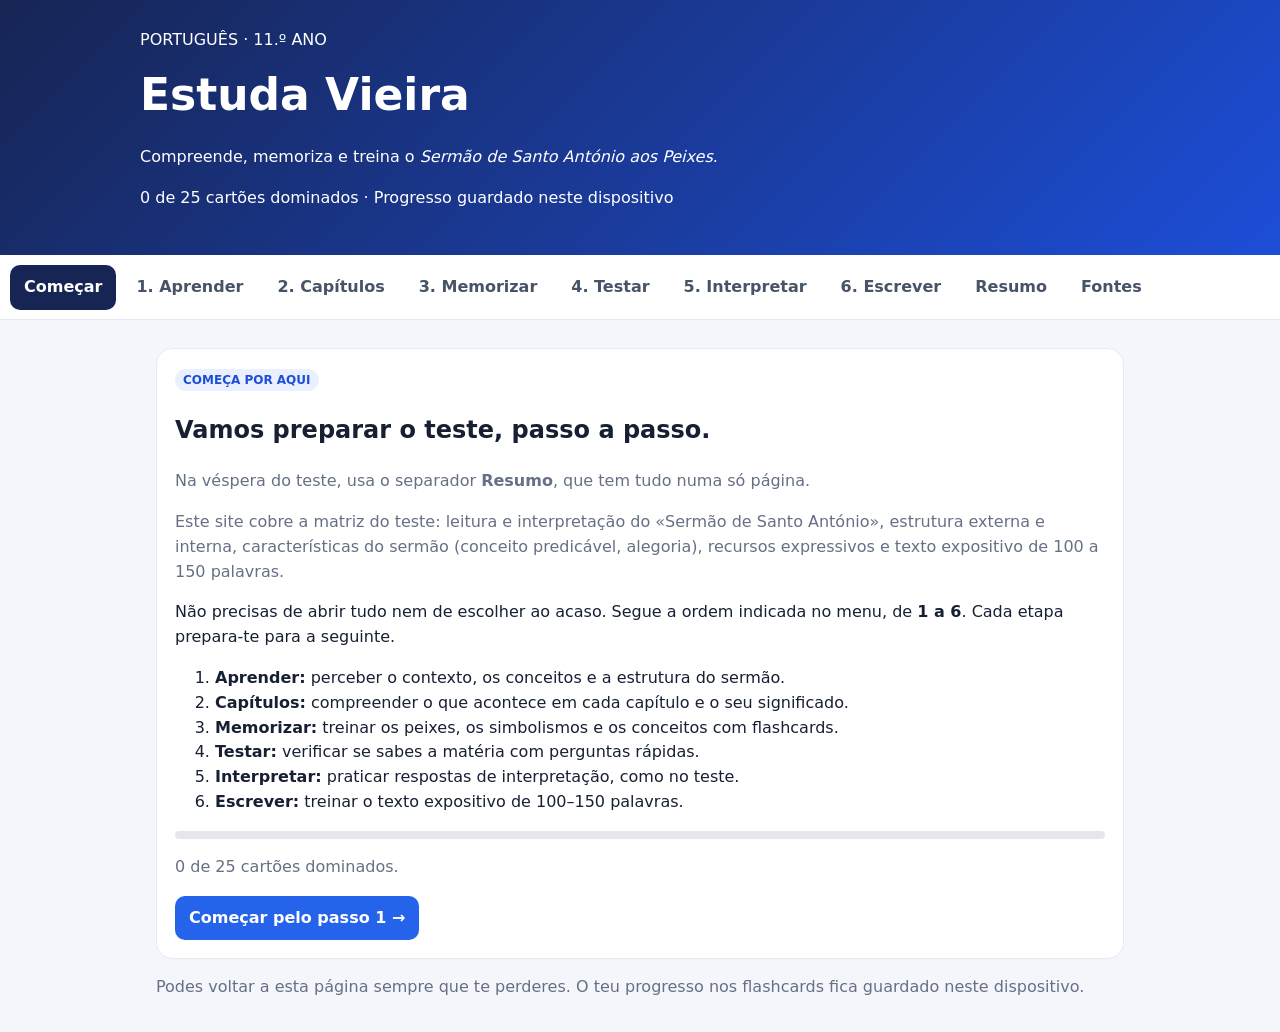
==== commit d2d88364: "Melhora a organização do site de estudo do Sermão - Separador Aprender com secções recolhíveis e cai" ====
--- a/sermao/index.html
+++ b/sermao/index.html
@@ -4,19 +4,20 @@
 :root{--n:#172554;--b:#2563eb;--ink:#172033;--muted:#667085;--bg:#f4f6fb;--line:#e5e9f2}*{box-sizing:border-box}body{margin:0;background:var(--bg);color:var(--ink);font:16px/1.55 system-ui,sans-serif}.hero{background:linear-gradient(135deg,#172554,#1d4ed8);color:white;padding:28px max(18px,calc((100vw - 1000px)/2))}.hero h1{margin:8px 0;font-size:clamp(30px,5vw,44px)}.wrap{max-width:1000px;margin:auto;padding:16px}.nav{position:sticky;top:0;background:#ffffffed;display:flex;gap:6px;overflow:auto;padding:10px;z-index:2;border-bottom:1px solid var(--line)}button{font:inherit;cursor:pointer;border:0;border-radius:10px;padding:10px 14px;background:var(--b);color:white;font-weight:650}.nav button{background:transparent;color:#475467;white-space:nowrap}.nav button.active{background:var(--n);color:white}.panel{display:none}.panel.active{display:block}.card,.chapter{background:white;border:1px solid var(--line);border-radius:16px;padding:18px;margin:12px 0}.muted{color:var(--muted)}.tag{font-size:12px;font-weight:750;color:#1d4ed8;background:#eaf0ff;padding:4px 8px;border-radius:99px}.grid{display:grid;grid-template-columns:repeat(2,minmax(0,1fr));gap:12px}.chapter h3{margin:0 0 6px}.secondary{background:#eef2ff;color:#1e40af}.option{display:block;width:100%;text-align:left;background:white;color:var(--ink);border:1px solid var(--line);margin:8px 0}.option.correct{background:#f0fdf4;border-color:#86efac}.option.wrong{background:#fef2f2;border-color:#fca5a5}.feedback{padding:12px;border-radius:10px;background:#f2f4f7;margin-top:10px}.good{background:#f0fdf4;color:#166534}.bad{background:#fef2f2;color:#991b1b}.flash{background:#eff6ff;border:1px solid #dbeafe;border-radius:15px;text-align:center;padding:28px;min-height:190px}.flash strong{font-size:24px;display:block;margin:14px 0}textarea{width:100%;min-height:130px;padding:12px;border:1px solid #cbd5e1;border-radius:10px;font:inherit}table{border-collapse:collapse;width:100%;margin:12px 0}td,th{text-align:left;border-bottom:1px solid var(--line);padding:9px;vertical-align:top}th{background:#f8fafc}.hide{display:none!important}.progress{height:8px;background:#e5e7eb;border-radius:99px;overflow:hidden}.progress span{display:block;background:var(--b);height:100%;width:0}@media(max-width:650px){.grid{grid-template-columns:1fr}.wrap{padding:10px}.card{padding:14px}table{font-size:14px}}
 .note{background:#f8fafc;border-left:4px solid var(--b);padding:2px 14px;border-radius:8px;margin:12px 0}blockquote{margin:12px 0;padding:6px 14px;border-left:4px solid #cbd5e1;background:#f8fafc;border-radius:6px}.check{list-style:none;padding:0}.check li{margin:6px 0}#ordList li{margin:8px 0}#ordList button{padding:4px 10px}.review{margin-top:12px;padding-left:18px}
 select{font:inherit;padding:8px;border:1px solid #cbd5e1;border-radius:8px;margin:4px 6px 4px 0;max-width:100%}.drill{border-top:1px solid var(--line);padding:12px 0}.drill .res{margin-top:8px}
+details.sec>summary{cursor:pointer;list-style:none;display:flex;align-items:center;gap:10px}details.sec>summary::-webkit-details-marker{display:none}details.sec>summary::before{content:"+";font-weight:800;color:var(--b);width:22px;height:22px;border-radius:50%;background:#eaf0ff;text-align:center;line-height:22px;flex:none}details.sec[open]>summary::before{content:"−"}details.sec>summary h2{margin:6px 0;font-size:20px}.subnav{display:flex;gap:6px;flex-wrap:wrap;margin:8px 0}.subnav button{background:#eef2ff;color:#1e40af}.subnav button.active{background:var(--n);color:#fff}.sub{display:none}.sub.active{display:block}.toolbar{display:flex;gap:8px;flex-wrap:wrap;margin:8px 0}.done{display:block;margin-top:10px;font-weight:650;color:#166534}@media print{.nav,.hero,button,.toolbar{display:none!important}.panel{display:none!important}.panel.active{display:block!important}body{background:#fff}.card{border:0;padding:0}}
 </style></head><body>
 <header class="hero"><span>PORTUGUÊS · 11.º ANO</span><h1>Estuda Vieira</h1><p>Compreende, memoriza e treina o <i>Sermão de Santo António aos Peixes</i>.</p><p id="stats">0 cartões dominados · Progresso guardado neste dispositivo</p></header>
-<nav class="nav" aria-label="Percurso de estudo"><button type="button" class="active" data-tab="inicio">Começar</button><button type="button" data-tab="manual">1. Aprender</button><button type="button" data-tab="capitulos">2. Capítulos</button><button type="button" data-tab="cartoes">3. Memorizar</button><button type="button" data-tab="quiz">4. Testar</button><button type="button" data-tab="interpretacao">5. Interpretar</button><button type="button" data-tab="escrita">6. Escrever</button><button type="button" data-tab="fontes">Fontes</button></nav>
+<nav class="nav" aria-label="Percurso de estudo"><button type="button" class="active" data-tab="inicio">Começar</button><button type="button" data-tab="manual">1. Aprender</button><button type="button" data-tab="capitulos">2. Capítulos</button><button type="button" data-tab="cartoes">3. Memorizar</button><button type="button" data-tab="quiz">4. Testar</button><button type="button" data-tab="interpretacao">5. Interpretar</button><button type="button" data-tab="escrita">6. Escrever</button><button type="button" data-tab="resumo">Resumo</button><button type="button" data-tab="fontes">Fontes</button></nav>
 <main class="wrap">
-<section class="panel active" id="inicio"><div class="card"><span class="tag">COMEÇA POR AQUI</span><h2>Vamos preparar o teste, passo a passo.</h2><p class="muted">Este site cobre a matriz do teste: leitura e interpretação do «Sermão de Santo António», estrutura externa e interna, características do sermão (conceito predicável, alegoria), recursos expressivos e texto expositivo de 100 a 150 palavras.</p><p>Não precisas de abrir tudo nem de escolher ao acaso. Segue a ordem indicada no menu, de <b>1 a 6</b>. Cada etapa prepara-te para a seguinte.</p><ol><li><b>Aprender:</b> perceber o contexto, os conceitos e a estrutura do sermão.</li><li><b>Capítulos:</b> compreender o que acontece em cada capítulo e o seu significado.</li><li><b>Memorizar:</b> treinar os peixes, os simbolismos e os conceitos com flashcards.</li><li><b>Testar:</b> verificar se sabes a matéria com perguntas rápidas.</li><li><b>Interpretar:</b> praticar respostas de interpretação, como no teste.</li><li><b>Escrever:</b> treinar o texto expositivo de 100–150 palavras.</li></ol><div class="progress"><span id="progress"></span></div><p id="progressText" class="muted">Ainda não começaste os flashcards.</p><button type="button" onclick="go('manual')">Começar pelo passo 1 →</button></div><p class="muted">Podes voltar a esta página sempre que te perderes. O teu progresso nos flashcards fica guardado neste dispositivo.</p></section>
-<section class="panel" id="manual"><div class="card"><h2>Contexto e conceitos fundamentais</h2><h3>Padre António Vieira e o contexto</h3><p>O <b>Sermão de Santo António aos Peixes</b> foi pregado por Padre António Vieira em São Luís do Maranhão, no Brasil, a 13 de junho de 1654, dia de Santo António. A edição do sermão explica que Vieira o pregou antes de partir para o Reino, procurando uma solução para a situação dos indígenas. O texto denuncia abusos dos colonos e defende o bem espiritual e temporal daquela terra. É um exemplo da intervenção cívica e religiosa de Vieira através da palavra.</p><p><b>Quem era Vieira?</b> Jesuíta nascido em Lisboa em 1608, foi para o Brasil ainda criança e tornou-se um dos maiores pregadores da língua portuguesa. No Maranhão, entrou em conflito com os colonos por defender a liberdade dos indígenas, que estes queriam escravizar. Por isso o sermão foi pregado pouco antes de ele embarcar para o Reino, o que fez às escondidas. Escreve no Barroco, uma época de contrastes, de jogos de ideias e de uma arte feita para persuadir e impressionar.</p><h3>O que é um sermão?</h3><p>É um discurso religioso dirigido a um auditório, que transmite ensinamentos e procura persuadir os ouvintes a refletir e a alterar comportamentos. Combina argumentação, exemplos, referências bíblicas, ironia e recursos expressivos.</p><h3>Objetivos da eloquência</h3><table><tbody><tr><th>Termo</th><th>Significado</th><th>Função</th></tr><tr><td><b>Docere</b></td><td>Ensinar</td><td>Transmitir conhecimentos e valores.</td></tr><tr><td><b>Delectare</b></td><td>Deleitar / agradar</td><td>Captar a atenção e tornar o discurso expressivo.</td></tr><tr><td><b>Movere</b></td><td>Mover / persuadir</td><td>Despertar emoções e levar à mudança.</td></tr></tbody></table><h3>Conceito predicável</h3><p><b>O que é?</b> É uma frase ou ideia retirada da Bíblia que serve de ponto de partida para o sermão. O pregador interpreta-a e desenvolve, a partir dela, a sua mensagem.</p><div class="note"><p><b>O conceito predicável deste sermão:</b> «Vós sois o sal da terra» (Mateus 5,13).</p><p><b>O que significa a frase?</b> Jesus compara os seus discípulos ao sal. Tal como o sal conserva os alimentos e impede que se estraguem, os pregadores devem preservar o bem e impedir a corrupção moral da sociedade.</p><p><b>Como desenvolve Vieira esta ideia?</b> Vieira começa por questionar por que razão a sociedade continua corrompida. Aponta falhas dos pregadores — não ensinam a verdadeira doutrina, não praticam o que dizem ou pregam-se a si próprios — e dos ouvintes — recusam os ensinamentos e seguem maus exemplos. Perante esta situação, decide pregar aos peixes, usando-os como exemplo para criticar os comportamentos humanos.</p></div><p><b>Porque é que o sal leva aos peixes?</b> Vieira diz que o sal é «filho do mar», tal como os peixes. Tem duas propriedades, conservar o são e preservá-lo para que não se corrompa, e essas propriedades experimentam-se nos próprios peixes. É esta ligação que permite passar do conceito predicável à pregação aos peixes.</p><p><b>As duas causas da corrupção.</b> Ou o sal não salga, isto é, os pregadores falham (dizem uma coisa e fazem outra, pregam-se a si próprios ou não ensinam a verdadeira doutrina). Ou a terra não se deixa salgar, isto é, os ouvintes falham (imitam os maus exemplos e não recebem a doutrina).</p><p><b>Porque é importante?</b> Esta frase bíblica é a base da argumentação de Vieira: a partir dela, organiza a crítica aos pregadores e aos homens e justifica a pregação alegórica aos peixes.</p><p><b>Resposta-modelo para o teste:</b> O conceito predicável é «Vós sois o sal da terra», uma frase bíblica que serve de ponto de partida ao sermão. Tal como o sal conserva os alimentos, os pregadores devem preservar o bem e combater a corrupção moral. Vieira parte desta ideia para criticar tanto os pregadores, que nem sempre cumprem a sua missão, como os ouvintes, que não seguem os seus ensinamentos.</p><h3>Porquê pregar aos peixes?</h3><p>Segundo a tradição evocada, Santo António pregou aos peixes quando os homens não o ouviam. Os peixes são o auditório aparente; os homens, especialmente os colonos do Maranhão, são os destinatários reais da crítica. A alegoria permite elogiar virtudes e denunciar vícios humanos de forma indireta.</p><h3>Invocação</h3><p>Vieira invoca a Virgem Maria, referida como <i>Domina Maris</i> («Senhora do Mar»), pedindo auxílio para a pregação.</p></div><div class="card"><h2>Estrutura externa e interna</h2><p><b>Estrutura externa:</b> divisão em seis capítulos.</p><table><tbody><tr><th>Parte interna</th><th>Capítulo(s)</th><th>Função</th></tr><tr><td>Exórdio e invocação</td><td>I</td><td>Introduzir o tema, captar atenção e pedir auxílio divino.</td></tr><tr><td>Exposição e confirmação</td><td>II–V</td><td>Apresentar argumentos, louvores e repreensões.</td></tr><tr><td>Peroração</td><td>VI</td><td>Concluir, reforçar a mensagem e exortar.</td></tr></tbody></table><p><b>Atenção:</b> capítulo é estrutura externa. Exórdio, confirmação e peroração são partes da estrutura interna.</p><p class="muted">Alguns manuais separam a <b>exposição</b> (o anúncio do plano no início do capítulo II, quando Vieira diz que vai dividir o sermão em louvores e repreensões) da <b>confirmação</b> (o resto dos capítulos II a V). Segue a divisão do teu manual.</p></div><div class="card"><h2>Estratégias argumentativas e retóricas</h2><p><b>Argumentar</b> é apresentar razões para convencer alguém. Vieira não se limita a descrever peixes: usa cada exemplo para sustentar uma crítica moral e social.</p><ul><li><b>Alegoria:</b> fala dos peixes, mas refere-se aos homens. É a estratégia central que permite criticar indiretamente os colonos e a sociedade.</li><li><b>Analogia:</b> aproxima duas realidades com algo em comum. Exemplo: o sal conserva os alimentos, tal como os pregadores devem preservar a sociedade da corrupção.</li><li><b>Exemplificação:</b> apresenta casos concretos (peixe de Tobias, rémora, torpedo, quatro-olhos) para tornar os argumentos claros e memoráveis.</li><li><b>Argumento de autoridade:</b> apoia a ideia em fontes reconhecidas, como a Bíblia, Santo António e autores religiosos. Dá credibilidade ao discurso.</li><li><b>Antítese e contraste:</b> opõe ideias (grandes/pequenos; virtude/vício) para evidenciar injustiças e contradições.</li><li><b>Ironia:</b> diz algo com intenção crítica, levando o auditório a perceber a contradição entre aparência e realidade.</li><li><b>Apóstrofe:</b> dirige-se diretamente aos peixes, criando proximidade com o auditório aparente e mantendo os homens como destinatários reais.</li><li><b>Pergunta retórica:</b> pergunta cuja resposta é sugerida ou evidente; envolve o auditório e conduz o raciocínio.</li></ul><p class="muted">Atenção: o mesmo elemento pode ser estratégia e recurso. A <b>alegoria</b> organiza todo o sermão (estratégia). A <b>apóstrofe</b> e a <b>interrogação retórica</b> são recursos expressivos, apresentados na tabela seguinte, que Vieira usa ao serviço da persuasão.</p><p><b>Como responder no teste:</b> identifica a estratégia, mostra onde aparece e explica como ajuda Vieira a convencer ou a criticar.</p></div>
-<div class="card"><h2>Recursos expressivos: definição e efeito</h2><table><tbody><tr><th>Recurso</th><th>O que é?</th><th>Que efeito pode produzir?</th></tr><tr><td><b>Anáfora</b></td><td>Repetição no início de frases ou segmentos sucessivos.</td><td>Insistência, ritmo e reforço da mensagem.</td></tr><tr><td><b>Antítese</b></td><td>Oposição de ideias ou palavras.</td><td>Destaca contrastes e contradições.</td></tr><tr><td><b>Apóstrofe</b></td><td>Interpelação direta de alguém ou algo.</td><td>Vivacidade e aproximação ao destinatário.</td></tr><tr><td><b>Interrogação retórica</b></td><td>Pergunta que não espera resposta efetiva.</td><td>Leva o auditório a refletir e orienta a conclusão.</td></tr><tr><td><b>Enumeração</b></td><td>Apresentação sucessiva de elementos.</td><td>Acumula exemplos e pode intensificar uma ideia.</td></tr><tr><td><b>Gradação</b></td><td>Sequência organizada por intensidade crescente ou decrescente.</td><td>Cria progressão e intensificação.</td></tr><tr><td><b>Hipérbole</b></td><td>Exagero intencional.</td><td>Amplifica uma característica e chama a atenção.</td></tr><tr><td><b>Personificação</b></td><td>Atribuição de características humanas a animais ou coisas.</td><td>Humaniza e torna a imagem mais expressiva.</td></tr><tr><td><b>Comparação</b></td><td>Aproximação explícita entre realidades, muitas vezes com «como».</td><td>Facilita a compreensão de uma ideia.</td></tr><tr><td><b>Metáfora</b></td><td>Identificação implícita entre realidades.</td><td>Cria uma imagem e concentra significado.</td></tr><tr><td><b>Adjetivação</b></td><td>Uso de adjetivos para caracterizar.</td><td>Valoriza ou desvaloriza e orienta a opinião do auditório.</td></tr><tr><td><b>Ironia</b></td><td>Dizer o contrário do que se pensa, ou sugerir uma crítica por trás do sentido literal.</td><td>Critica sem atacar diretamente e leva o auditório a descobrir a contradição.</td></tr><tr><td><b>Paralelismo</b></td><td>Repetição da mesma estrutura sintática em frases ou segmentos seguidos.</td><td>Dá ritmo, equilíbrio e clareza ao raciocínio.</td></tr></tbody></table><p class="muted">A função depende sempre do excerto. Não basta escrever «há uma anáfora»: explica o que é repetido e que ideia fica reforçada.</p></div><div class="card"><h2>Características do sermão e do Barroco</h2><ul><li><b>Intenção persuasiva:</b> convencer e modificar comportamentos.</li><li><b>Alegoria:</b> os peixes representam virtudes e vícios humanos.</li><li><b>Argumentação:</b> analogias, exemplos e referências de autoridade.</li><li><b>Conceptismo:</b> raciocínio engenhoso e jogos de ideias.</li><li><b>Antítese:</b> oposição de ideias, como bem/mal e virtude/vício.</li><li><b>Ironia:</b> crítica através do contraste entre sentido literal e intenção.</li><li><b>Visualismo:</b> imagens vivas que captam a atenção.</li></ul></div><div class="card"><h2>Como responder a perguntas de interpretação</h2><p>Não basta identificar o peixe ou o recurso expressivo. Explica sempre o significado e a intenção de Vieira.</p><ol><li><b>Identifica:</b> nomeia o peixe, a ideia ou o recurso.</li><li><b>Explica:</b> descreve o comportamento ou o sentido no excerto.</li><li><b>Relaciona:</b> mostra o que representa nos seres humanos.</li><li><b>Indica a intenção:</b> explica o que Vieira pretende criticar, elogiar ou provocar no auditório.</li></ol><p><b>Exemplo:</b> «Os peixes grandes comem os pequenos» é uma imagem que representa os poderosos que exploram os mais fracos. Vieira denuncia a injustiça e os abusos sociais, levando o auditório a reconhecer esse comportamento na sociedade.</p></div><div class="card"><h2>O que deves conseguir fazer no teste</h2><ul><li>Explicar o contexto em que o sermão foi pregado e a sua intenção crítica.</li><li>Identificar a estrutura externa (seis capítulos) e a estrutura interna (exórdio, exposição/confirmação e peroração).</li><li>Explicar a função do conceito predicável e da alegoria.</li><li>Relacionar cada peixe com a virtude ou o vício humano que representa.</li><li>Interpretar excertos, justificando a resposta com elementos do texto.</li><li>Identificar recursos expressivos e explicar o efeito que produzem.</li><li>Reconhecer a crítica social e a atualidade de algumas das críticas de Vieira.</li></ul><p class="muted">Esta lista segue os objetivos de leitura, interpretação, argumentação e análise de recursos expressivos indicados nos Guiões de Trabalho Autónomo da DGE para o 11.º ano.</p></div></section>
+<section class="panel active" id="inicio"><div class="card"><span class="tag">COMEÇA POR AQUI</span><h2>Vamos preparar o teste, passo a passo.</h2><p class="muted">Na véspera do teste, usa o separador <b>Resumo</b>, que tem tudo numa só página.</p><p class="muted">Este site cobre a matriz do teste: leitura e interpretação do «Sermão de Santo António», estrutura externa e interna, características do sermão (conceito predicável, alegoria), recursos expressivos e texto expositivo de 100 a 150 palavras.</p><p>Não precisas de abrir tudo nem de escolher ao acaso. Segue a ordem indicada no menu, de <b>1 a 6</b>. Cada etapa prepara-te para a seguinte.</p><ol><li><b>Aprender:</b> perceber o contexto, os conceitos e a estrutura do sermão.</li><li><b>Capítulos:</b> compreender o que acontece em cada capítulo e o seu significado.</li><li><b>Memorizar:</b> treinar os peixes, os simbolismos e os conceitos com flashcards.</li><li><b>Testar:</b> verificar se sabes a matéria com perguntas rápidas.</li><li><b>Interpretar:</b> praticar respostas de interpretação, como no teste.</li><li><b>Escrever:</b> treinar o texto expositivo de 100–150 palavras.</li></ol><div class="progress"><span id="progress"></span></div><p id="progressText" class="muted">Ainda não começaste os flashcards.</p><button type="button" onclick="go('manual')">Começar pelo passo 1 →</button></div><p class="muted">Podes voltar a esta página sempre que te perderes. O teu progresso nos flashcards fica guardado neste dispositivo.</p></section>
+<section class="panel" id="manual"><div class="toolbar"><button type="button" class="secondary" id="openAll">Abrir todas as secções</button><button type="button" class="secondary" id="closeAll">Fechar todas</button></div><details class="card sec" open><summary><h2>Contexto e conceitos fundamentais</h2></summary><p class="note"><b>O essencial.</b> O sermão foi pregado em São Luís do Maranhão, em 1654. O conceito predicável é «Vós sois o sal da terra». Os peixes são o auditório aparente e os homens são os destinatários reais da crítica.</p><h3>Padre António Vieira e o contexto</h3><p>O <b>Sermão de Santo António aos Peixes</b> foi pregado por Padre António Vieira em São Luís do Maranhão, no Brasil, a 13 de junho de 1654, dia de Santo António. A edição do sermão explica que Vieira o pregou antes de partir para o Reino, procurando uma solução para a situação dos indígenas. O texto denuncia abusos dos colonos e defende o bem espiritual e temporal daquela terra. É um exemplo da intervenção cívica e religiosa de Vieira através da palavra.</p><p><b>Quem era Vieira?</b> Jesuíta nascido em Lisboa em 1608, foi para o Brasil ainda criança e tornou-se um dos maiores pregadores da língua portuguesa. No Maranhão, entrou em conflito com os colonos por defender a liberdade dos indígenas, que estes queriam escravizar. Por isso o sermão foi pregado pouco antes de ele embarcar para o Reino, o que fez às escondidas. Escreve no Barroco, uma época de contrastes, de jogos de ideias e de uma arte feita para persuadir e impressionar.</p><h3>O que é um sermão?</h3><p>É um discurso religioso dirigido a um auditório, que transmite ensinamentos e procura persuadir os ouvintes a refletir e a alterar comportamentos. Combina argumentação, exemplos, referências bíblicas, ironia e recursos expressivos.</p><h3>Objetivos da eloquência</h3><table><tbody><tr><th>Termo</th><th>Significado</th><th>Função</th></tr><tr><td><b>Docere</b></td><td>Ensinar</td><td>Transmitir conhecimentos e valores.</td></tr><tr><td><b>Delectare</b></td><td>Deleitar / agradar</td><td>Captar a atenção e tornar o discurso expressivo.</td></tr><tr><td><b>Movere</b></td><td>Mover / persuadir</td><td>Despertar emoções e levar à mudança.</td></tr></tbody></table><h3>Conceito predicável</h3><p><b>O que é?</b> É uma frase ou ideia retirada da Bíblia que serve de ponto de partida para o sermão. O pregador interpreta-a e desenvolve, a partir dela, a sua mensagem.</p><div class="note"><p><b>O conceito predicável deste sermão:</b> «Vós sois o sal da terra» (Mateus 5,13).</p><p><b>O que significa a frase?</b> Jesus compara os seus discípulos ao sal. Tal como o sal conserva os alimentos e impede que se estraguem, os pregadores devem preservar o bem e impedir a corrupção moral da sociedade.</p><p><b>Como desenvolve Vieira esta ideia?</b> Vieira começa por questionar por que razão a sociedade continua corrompida. Aponta falhas dos pregadores — não ensinam a verdadeira doutrina, não praticam o que dizem ou pregam-se a si próprios — e dos ouvintes — recusam os ensinamentos e seguem maus exemplos. Perante esta situação, decide pregar aos peixes, usando-os como exemplo para criticar os comportamentos humanos.</p></div><p><b>Porque é que o sal leva aos peixes?</b> Vieira diz que o sal é «filho do mar», tal como os peixes. Tem duas propriedades, conservar o são e preservá-lo para que não se corrompa, e essas propriedades experimentam-se nos próprios peixes. É esta ligação que permite passar do conceito predicável à pregação aos peixes.</p><p><b>As duas causas da corrupção.</b> Ou o sal não salga, isto é, os pregadores falham (dizem uma coisa e fazem outra, pregam-se a si próprios ou não ensinam a verdadeira doutrina). Ou a terra não se deixa salgar, isto é, os ouvintes falham (imitam os maus exemplos e não recebem a doutrina).</p><p><b>Porque é importante?</b> Esta frase bíblica é a base da argumentação de Vieira: a partir dela, organiza a crítica aos pregadores e aos homens e justifica a pregação alegórica aos peixes.</p><p><b>Resposta-modelo para o teste:</b> O conceito predicável é «Vós sois o sal da terra», uma frase bíblica que serve de ponto de partida ao sermão. Tal como o sal conserva os alimentos, os pregadores devem preservar o bem e combater a corrupção moral. Vieira parte desta ideia para criticar tanto os pregadores, que nem sempre cumprem a sua missão, como os ouvintes, que não seguem os seus ensinamentos.</p><h3>Porquê pregar aos peixes?</h3><p>Segundo a tradição evocada, Santo António pregou aos peixes quando os homens não o ouviam. Os peixes são o auditório aparente; os homens, especialmente os colonos do Maranhão, são os destinatários reais da crítica. A alegoria permite elogiar virtudes e denunciar vícios humanos de forma indireta.</p><h3>Invocação</h3><p>Vieira invoca a Virgem Maria, referida como <i>Domina Maris</i> («Senhora do Mar»), pedindo auxílio para a pregação.</p></details><details class="card sec"><summary><h2>Estrutura externa e interna</h2></summary><p class="note"><b>O essencial.</b> A estrutura externa tem seis capítulos. Na interna, o exórdio é o capítulo I, a exposição e confirmação vão do II ao V e a peroração é o VI.</p><p><b>Estrutura externa:</b> divisão em seis capítulos.</p><table><tbody><tr><th>Parte interna</th><th>Capítulo(s)</th><th>Função</th></tr><tr><td>Exórdio e invocação</td><td>I</td><td>Introduzir o tema, captar atenção e pedir auxílio divino.</td></tr><tr><td>Exposição e confirmação</td><td>II–V</td><td>Apresentar argumentos, louvores e repreensões.</td></tr><tr><td>Peroração</td><td>VI</td><td>Concluir, reforçar a mensagem e exortar.</td></tr></tbody></table><p><b>Atenção:</b> capítulo é estrutura externa. Exórdio, confirmação e peroração são partes da estrutura interna.</p><p class="muted">Alguns manuais separam a <b>exposição</b> (o anúncio do plano no início do capítulo II, quando Vieira diz que vai dividir o sermão em louvores e repreensões) da <b>confirmação</b> (o resto dos capítulos II a V). Segue a divisão do teu manual.</p></details><details class="card sec"><summary><h2>Estratégias argumentativas e retóricas</h2></summary><p class="note"><b>O essencial.</b> A estratégia central é a alegoria. Ao responder, identifica a estratégia, mostra onde aparece e explica o que Vieira quer conseguir.</p><p><b>Argumentar</b> é apresentar razões para convencer alguém. Vieira não se limita a descrever peixes: usa cada exemplo para sustentar uma crítica moral e social.</p><ul><li><b>Alegoria:</b> fala dos peixes, mas refere-se aos homens. É a estratégia central que permite criticar indiretamente os colonos e a sociedade.</li><li><b>Analogia:</b> aproxima duas realidades com algo em comum. Exemplo: o sal conserva os alimentos, tal como os pregadores devem preservar a sociedade da corrupção.</li><li><b>Exemplificação:</b> apresenta casos concretos (peixe de Tobias, rémora, torpedo, quatro-olhos) para tornar os argumentos claros e memoráveis.</li><li><b>Argumento de autoridade:</b> apoia a ideia em fontes reconhecidas, como a Bíblia, Santo António e autores religiosos. Dá credibilidade ao discurso.</li><li><b>Antítese e contraste:</b> opõe ideias (grandes/pequenos; virtude/vício) para evidenciar injustiças e contradições.</li><li><b>Ironia:</b> diz algo com intenção crítica, levando o auditório a perceber a contradição entre aparência e realidade.</li><li><b>Apóstrofe:</b> dirige-se diretamente aos peixes, criando proximidade com o auditório aparente e mantendo os homens como destinatários reais.</li><li><b>Pergunta retórica:</b> pergunta cuja resposta é sugerida ou evidente; envolve o auditório e conduz o raciocínio.</li></ul><p class="muted">Atenção: o mesmo elemento pode ser estratégia e recurso. A <b>alegoria</b> organiza todo o sermão (estratégia). A <b>apóstrofe</b> e a <b>interrogação retórica</b> são recursos expressivos, apresentados na tabela seguinte, que Vieira usa ao serviço da persuasão.</p><p><b>Como responder no teste:</b> identifica a estratégia, mostra onde aparece e explica como ajuda Vieira a convencer ou a criticar.</p></details>
+<details class="card sec"><summary><h2>Recursos expressivos: definição e efeito</h2></summary><p class="note"><b>O essencial.</b> Não basta nomear o recurso. Diz o que se repete ou se opõe e qual é o efeito no excerto.</p><table><tbody><tr><th>Recurso</th><th>O que é?</th><th>Que efeito pode produzir?</th></tr><tr><td><b>Anáfora</b></td><td>Repetição no início de frases ou segmentos sucessivos.</td><td>Insistência, ritmo e reforço da mensagem.</td></tr><tr><td><b>Antítese</b></td><td>Oposição de ideias ou palavras.</td><td>Destaca contrastes e contradições.</td></tr><tr><td><b>Apóstrofe</b></td><td>Interpelação direta de alguém ou algo.</td><td>Vivacidade e aproximação ao destinatário.</td></tr><tr><td><b>Interrogação retórica</b></td><td>Pergunta que não espera resposta efetiva.</td><td>Leva o auditório a refletir e orienta a conclusão.</td></tr><tr><td><b>Enumeração</b></td><td>Apresentação sucessiva de elementos.</td><td>Acumula exemplos e pode intensificar uma ideia.</td></tr><tr><td><b>Gradação</b></td><td>Sequência organizada por intensidade crescente ou decrescente.</td><td>Cria progressão e intensificação.</td></tr><tr><td><b>Hipérbole</b></td><td>Exagero intencional.</td><td>Amplifica uma característica e chama a atenção.</td></tr><tr><td><b>Personificação</b></td><td>Atribuição de características humanas a animais ou coisas.</td><td>Humaniza e torna a imagem mais expressiva.</td></tr><tr><td><b>Comparação</b></td><td>Aproximação explícita entre realidades, muitas vezes com «como».</td><td>Facilita a compreensão de uma ideia.</td></tr><tr><td><b>Metáfora</b></td><td>Identificação implícita entre realidades.</td><td>Cria uma imagem e concentra significado.</td></tr><tr><td><b>Adjetivação</b></td><td>Uso de adjetivos para caracterizar.</td><td>Valoriza ou desvaloriza e orienta a opinião do auditório.</td></tr><tr><td><b>Ironia</b></td><td>Dizer o contrário do que se pensa, ou sugerir uma crítica por trás do sentido literal.</td><td>Critica sem atacar diretamente e leva o auditório a descobrir a contradição.</td></tr><tr><td><b>Paralelismo</b></td><td>Repetição da mesma estrutura sintática em frases ou segmentos seguidos.</td><td>Dá ritmo, equilíbrio e clareza ao raciocínio.</td></tr></tbody></table><p class="muted">A função depende sempre do excerto. Não basta escrever «há uma anáfora»: explica o que é repetido e que ideia fica reforçada.</p></details><details class="card sec"><summary><h2>Características do sermão e do Barroco</h2></summary><p class="note"><b>O essencial.</b> O sermão é persuasivo, alegórico e barroco. Usa contrastes e jogos de ideias para convencer.</p><ul><li><b>Intenção persuasiva:</b> convencer e modificar comportamentos.</li><li><b>Alegoria:</b> os peixes representam virtudes e vícios humanos.</li><li><b>Argumentação:</b> analogias, exemplos e referências de autoridade.</li><li><b>Conceptismo:</b> raciocínio engenhoso e jogos de ideias.</li><li><b>Antítese:</b> oposição de ideias, como bem/mal e virtude/vício.</li><li><b>Ironia:</b> crítica através do contraste entre sentido literal e intenção.</li><li><b>Visualismo:</b> imagens vivas que captam a atenção.</li></ul></details><details class="card sec"><summary><h2>Como responder a perguntas de interpretação</h2></summary><p class="note"><b>O essencial.</b> Identifica, explica, relaciona e indica a intenção de Vieira. Quatro passos em todas as respostas.</p><p>Não basta identificar o peixe ou o recurso expressivo. Explica sempre o significado e a intenção de Vieira.</p><ol><li><b>Identifica:</b> nomeia o peixe, a ideia ou o recurso.</li><li><b>Explica:</b> descreve o comportamento ou o sentido no excerto.</li><li><b>Relaciona:</b> mostra o que representa nos seres humanos.</li><li><b>Indica a intenção:</b> explica o que Vieira pretende criticar, elogiar ou provocar no auditório.</li></ol><p><b>Exemplo:</b> «Os peixes grandes comem os pequenos» é uma imagem que representa os poderosos que exploram os mais fracos. Vieira denuncia a injustiça e os abusos sociais, levando o auditório a reconhecer esse comportamento na sociedade.</p></details><details class="card sec"><summary><h2>O que deves conseguir fazer no teste</h2></summary><p class="note"><b>O essencial.</b> É a tua lista final. Se conseguires fazer tudo isto, estás preparado.</p><ul><li>Explicar o contexto em que o sermão foi pregado e a sua intenção crítica.</li><li>Identificar a estrutura externa (seis capítulos) e a estrutura interna (exórdio, exposição/confirmação e peroração).</li><li>Explicar a função do conceito predicável e da alegoria.</li><li>Relacionar cada peixe com a virtude ou o vício humano que representa.</li><li>Interpretar excertos, justificando a resposta com elementos do texto.</li><li>Identificar recursos expressivos e explicar o efeito que produzem.</li><li>Reconhecer a crítica social e a atualidade de algumas das críticas de Vieira.</li></ul><p class="muted">Esta lista segue os objetivos de leitura, interpretação, argumentação e análise de recursos expressivos indicados nos Guiões de Trabalho Autónomo da DGE para o 11.º ano.</p></details></section>
 <section class="panel" id="capitulos"><div class="card"><h2>Mapa dos seis capítulos</h2><div id="chapters"></div></div></section>
 <section class="panel" id="cartoes"><div class="card"><span class="tag">ACTIVE RECALL</span><h2>Flashcards</h2><p class="muted">Tenta responder antes de revelar. As respostas incluem uma explicação curta e, quando faz sentido, a ligação à obra e ao tipo de pergunta que pode surgir no teste. Marca «Domino» só quando conseguires explicar a ideia, não apenas repetir palavras.</p><div class="flash"><span id="flashCat" class="tag"></span><strong id="flashQ"></strong><p id="flashA" class="hide"></p></div><p id="flashNum"></p><button type="button" id="prev" class="secondary">← Anterior</button> <button type="button" id="reveal">Revelar resposta</button> <button type="button" id="master">Domino ✓</button> <button type="button" id="next" class="secondary">Seguinte →</button></div></section>
 <section class="panel" id="quiz"><div class="card"><span class="tag">QUIZ</span><h2>Testa os teus conhecimentos</h2><p id="qcount" class="muted"></p><div id="quizArea"></div><button type="button" class="secondary" onclick="restartQuiz()">Recomeçar</button></div></section>
-<section class="panel" id="interpretacao">
+<section class="panel" id="interpretacao"><div class="subnav" role="group" aria-label="Partes da secção Interpretar"><button type="button" data-sub="ex" class="active">1. Exemplos resolvidos</button><button type="button" data-sub="pr">2. Praticar</button><button type="button" data-sub="si">3. Simulado</button></div><div class="sub active" id="sub-ex">
 <div class="card"><span class="tag">APRENDER A INTERPRETAR</span><h2>Excertos analisados — com respostas-modelo</h2>
-<p>Aqui vais encontrar excertos da obra, perguntas semelhantes às de avaliação e respostas explicadas. Primeiro lê o excerto e tenta responder; depois abre a análise. Os excertos entre aspas são transcrições de uma edição de domínio público, com a grafia atualizada (por exemplo, «cousa» passa a «coisa»), e [...] marca partes omitidas. Alguns coincidem com excertos dos GTA da DGE. A edição do teu manual pode ter pequenas diferenças, por isso confirma sempre no teu livro. Quando um bloco não é citação, está identificado como «Resumo da passagem».</p>
+<p class="muted">Faz esta secção por partes. Primeiro lê os exemplos resolvidos, depois pratica e por fim faz o simulado.</p><p>Aqui vais encontrar excertos da obra, perguntas semelhantes às de avaliação e respostas explicadas. Primeiro lê o excerto e tenta responder; depois abre a análise. Os excertos entre aspas são transcrições de uma edição de domínio público, com a grafia atualizada (por exemplo, «cousa» passa a «coisa»), e [...] marca partes omitidas. Alguns coincidem com excertos dos GTA da DGE. A edição do teu manual pode ter pequenas diferenças, por isso confirma sempre no teu livro. Quando um bloco não é citação, está identificado como «Resumo da passagem».</p>
 <p><b>Como construir uma boa resposta:</b> identifica o que é pedido → explica o sentido no contexto → relaciona com a alegoria/ideia principal → indica a intenção de Vieira. Quando a pergunta pede recursos, explica também o efeito produzido.</p></div>
 
 <div class="card"><h3>Exemplo resolvido 1 — Capítulo I: o conceito predicável</h3>
@@ -55,7 +56,8 @@
 <p><b>Pergunta 2.</b> Explica a função da interrogação «É possível que [...] haveis de ser as roncas do mar?!».</p>
 <details><summary>Ver resposta-modelo</summary><p>É uma interrogação retórica, pois não procura obter uma resposta real. Em conjunto com o ponto de exclamação, exprime indignação e serve para censurar a atitude dos roncadores, chamar a atenção do auditório e reforçar a crítica à arrogância humana.</p></details></div>
 
-<div class="card"><h2>Agora és tu — exercícios para praticar</h2><p>Estes exercícios usam excertos da obra. Tenta responder antes de abrir a solução. Nas respostas escritas, procura incluir informação concreta do excerto.</p>
+<div class="card"><h2>Fonte dos excertos e estudo complementar</h2><p>Os excertos literários foram selecionados a partir do texto de Padre António Vieira e dos guiões oficiais da DGE. As perguntas e respostas-modelo são material de treino elaborado para este site; não são soluções oficiais nem garantem que a pergunta apareça no teste.</p><ul><li><a href="https://projetos.uel.br/bibliotecacomum/bc-texto/obras/ua000257.pdf" target="_blank" rel="noopener">Texto integral do sermão (edição de domínio público, UEL)</a></li><li><a href="https://objdigital.bn.br/objdigital2/Acervo_Digital/Livros_eletronicos/Sermao%20de%20Santo%20Antonio.pdf" target="_blank" rel="noopener">Texto integral do sermão (Biblioteca Nacional do Brasil)</a></li><li><a href="https://estudoautonomo.dge.mec.pt/sites/default/files/2025-01/GTA%2010_PT.%C2%BA%20ano_tema%203_Subtema%202_Sermao%20de%20Santo%20Antonio%20aos%20Peixes.pdf" target="_blank" rel="noopener">DGE — GTA 10: Exórdio e invocação</a></li><li><a href="https://estudoautonomo.dge.mec.pt/sites/default/files/2025-01/GTA%2011_PT.%C2%BA%20ano_tema%203_Subtema%202_Sermao%20de%20Santo%20Antonio%20aos%20Peixes.pdf" target="_blank" rel="noopener">DGE — GTA 11: Exposição e confirmação</a></li><li><a href="https://estudoautonomo.dge.mec.pt/sites/default/files/2025-01/GTA%2012_PT.%C2%BA%20ano_tema%203_Subtema%202_Sermao%20de%20Santo%20Antonio%20aos%20Peixes.pdf" target="_blank" rel="noopener">DGE — GTA 12: Repreensões</a></li><li><a href="https://estudoautonomo.dge.mec.pt/sites/default/files/2025-01/GTA%2013_PT.%C2%BA%20ano_tema%203_Subtema%202_Sermao%20de%20Santo%20Antonio%20aos%20Peixes.pdf" target="_blank" rel="noopener">DGE — GTA 13: Peroração</a></li><li><a href="https://estudoautonomo.dge.mec.pt/sites/default/files/2025-01/GTA%2014_Portugu%C3%AAs.%C2%BA%20ano_tema%203_Subtema%203_Integracao%20e%20avaliacao%20de%20aprendizagens.pdf" target="_blank" rel="noopener">DGE — GTA 14: Integração e avaliação</a></li><li><a href="https://estudoautonomo.dge.mec.pt/sites/default/files/2025-01/GTA%2015_Portugu%C3%AAs.%C2%BA%20ano_tema%203_Subtema%203_Integracao%20e%20avaliacao%20de%20aprendizagens.pdf" target="_blank" rel="noopener">DGE — GTA 15: Atualidade e poder da palavra</a></li></ul></div>
+</div><div class="sub" id="sub-pr"><div class="card"><h2>Agora és tu — exercícios para praticar</h2><p id="exCount" class="muted"></p><p>Estes exercícios usam excertos da obra. Tenta responder antes de abrir a solução. Nas respostas escritas, procura incluir informação concreta do excerto.</p>
 <div class="chapter"><h3>Exercício 1 — Capítulo I: os pregadores e os ouvintes</h3><blockquote>«Os pregadores dizem uma coisa e fazem outra [...] os ouvintes querem antes imitar o que eles fazem, que fazer o que dizem.»</blockquote><p>1. Explica as duas críticas presentes no excerto.</p><p>2. Relaciona-as com o conceito predicável.</p><details><summary>Ver proposta de resposta</summary><p>1. Vieira critica a falta de coerência dos pregadores, que não praticam o que ensinam, e os ouvintes, que seguem os maus exemplos em vez de obedecerem aos ensinamentos.</p><p>2. O sal deve impedir a corrupção; por analogia, os pregadores devem preservar o bem. Quando pregadores e ouvintes falham, a sociedade continua corrompida. O excerto desenvolve, assim, o conceito «Vós sois o sal da terra».</p></details></div>
 <div class="chapter"><h3>Exercício 2 — Capítulo II: a pergunta ao auditório</h3><blockquote>«Enfim, que havemos de pregar hoje aos peixes? Nunca pior auditório. Ao menos têm os peixes duas boas qualidades de ouvintes: ouvem e não falam.»</blockquote><p>1. Identifica uma característica dos peixes valorizada por Vieira.</p><p>2. Explica a ironia presente no excerto e a sua intenção.</p><details><summary>Ver proposta de resposta</summary><p>1. Os peixes ouvem em silêncio e não interrompem o pregador.</p><p>2. A expressão «Nunca pior auditório» parece desvalorizar os peixes, mas Vieira elogia-os por ouvirem sem interromper. A ironia prepara a crítica aos homens, que muitas vezes não escutam os ensinamentos nem aceitam ser corrigidos.</p></details></div>
 <div class="chapter"><h3>Exercício 3 — Capítulo III: o torpedo</h3><blockquote>«[...] começa a lhe tremer o braço [...]»</blockquote><p class="muted"><b>Resumo da passagem</b> (não é citação). O torpedo faz tremer o braço de quem o pesca. Vieira compara esse efeito ao que a pregação de Santo António provocava nos ouvintes.</p><p>1. Explica o simbolismo do torpedo.</p><p>2. Relaciona esse simbolismo com o objetivo de movere.</p><details><summary>Ver proposta de resposta</summary><p>1. O torpedo simboliza a capacidade da palavra do pregador de abalar a consciência dos homens.</p><p>2. O objetivo movere consiste em comover e persuadir. Tal como o torpedo provoca tremores, a pregação deve inquietar os ouvintes, fazê-los reconhecer os seus erros e levá-los a mudar de comportamento.</p></details></div>
@@ -68,8 +70,14 @@
 <div class="card" id="locCard"><span class="tag">ESTRUTURA</span><h2>Em que parte do sermão está este excerto?</h2><p>A matriz do teste pede que saibas inserir um excerto na estrutura externa (capítulo) e interna (exórdio, exposição e confirmação, peroração). Para cada excerto, escolhe o capítulo e a parte interna.</p><div id="locList"></div></div>
 <div class="card" id="recCard"><span class="tag">RECURSOS</span><h2>Identifica o recurso expressivo</h2><p>Escolhe o recurso presente em cada excerto e lê o efeito que produz. No teste, escreve sempre o recurso e o efeito.</p><div id="recList"></div></div>
 <div class="card"><h2>Desafio de exame — resposta sem ajuda</h2><p>Lê o excerto do capítulo IV e responde num único parágrafo organizado (cerca de 80–120 palavras):</p><blockquote>«Não só vos comeis uns aos outros, senão que os grandes comem os pequenos.»</blockquote><p>Explica a crítica social construída por Vieira e analisa o valor expressivo da oposição entre «grandes» e «pequenos».</p><textarea id="essay2" aria-label="A tua resposta ao desafio de exame" placeholder="Escreve aqui a tua resposta..."></textarea><p id="words2" class="muted">0 palavras · objetivo: cerca de 80–120</p><details><summary>Ver critérios de uma resposta completa</summary><ul><li>Identifica a alegoria dos peixes que se devoram.</li><li>Relaciona os grandes com os poderosos e os pequenos com os mais vulneráveis.</li><li>Explica a denúncia da exploração e da desigualdade, incluindo a crítica à sociedade colonial.</li><li>Identifica a antítese entre «grandes» e «pequenos» e explica como acentua o contraste entre explorador e explorado.</li><li>Usa frases completas e responde às duas partes da pergunta.</li></ul></details></div>
-<div class="card"><span class="tag">SIMULADO</span><h2>Mini-teste no formato da matriz (leitura, interpretação e texto expositivo)</h2><p>Resolve sem ajuda e só depois abre as respostas-modelo. Tens duas partes, como na matriz: leitura e interpretação, e escrita de um texto expositivo.</p><h3>Parte A: leitura e interpretação</h3><p><b>Excerto A</b></p><blockquote>«Enfim, que havemos de pregar hoje aos peixes? Nunca pior auditório. Ao menos têm os peixes duas boas qualidades de ouvintes: ouvem e não falam.»</blockquote><p><b>Excerto B</b></p><blockquote>«Não só vos comeis uns aos outros, senão que os grandes comem os pequenos.»</blockquote><ol><li>Indica em que capítulo se insere o excerto A e em que parte da estrutura interna, justificando.</li><li>Explica a ironia presente na expressão «Nunca pior auditório».</li><li>Identifica o recurso expressivo presente no excerto B e explica o seu efeito.</li><li>Explica de que modo o excerto B ilustra a alegoria e a crítica social do sermão.</li><li>Relaciona o excerto B com o conceito predicável «Vós sois o sal da terra».</li></ol><details><summary>Ver respostas-modelo</summary><ol><li>O excerto A está no capítulo II, que pertence à exposição e confirmação. Vieira começa a desenvolver a pregação aos peixes e apresenta os primeiros louvores, ao dizer que os peixes ouvem e não falam.</li><li>A expressão parece desvalorizar os peixes, mas Vieira logo os elogia por ouvirem em silêncio. A ironia prepara a crítica aos homens, que não escutam nem aceitam a correção.</li><li>Há uma antítese entre «grandes» e «pequenos». Realça a desigualdade de poder entre exploradores e explorados e torna mais evidente a crítica.</li><li>Os peixes são o auditório aparente e representam comportamentos humanos. Os grandes que comem os pequenos simbolizam os poderosos que exploram os mais fracos, como os colonos que abusam dos indígenas. Vieira usa a alegoria para criticar a sociedade sem atacar diretamente o auditório.</li><li>O sal deve preservar a sociedade da corrupção. A exploração dos fracos é uma das corrupções que os pregadores deveriam combater. Quando o sal não salga ou a terra não se deixa salgar, a corrupção continua, como se vê neste comportamento.</li></ol></details><h3>Parte B: texto expositivo</h3><p>Escreve um texto de 100 a 150 palavras sobre o tema <b>«A função da alegoria no Sermão de Santo António aos Peixes»</b>.</p><textarea id="essay3" aria-label="Texto expositivo do simulado" placeholder="Escreve aqui o teu texto expositivo..."></textarea><p id="words3" class="muted">0 palavras · objetivo: 100–150</p><details><summary>Ver critérios de uma boa resposta</summary><ul><li>Introdução com o tema e a obra.</li><li>Desenvolvimento com duas ou três ideias (os peixes como auditório aparente, a crítica indireta aos homens, a correspondência entre peixes e vícios) e exemplos da obra.</li><li>Conclusão ligada à intenção moralizadora de Vieira.</li><li>Linguagem formal, conectores, sem opinião pessoal, entre 100 e 150 palavras.</li></ul></details></div><div class="card"><h2>Fonte dos excertos e estudo complementar</h2><p>Os excertos literários foram selecionados a partir do texto de Padre António Vieira e dos guiões oficiais da DGE. As perguntas e respostas-modelo são material de treino elaborado para este site; não são soluções oficiais nem garantem que a pergunta apareça no teste.</p><ul><li><a href="https://projetos.uel.br/bibliotecacomum/bc-texto/obras/ua000257.pdf" target="_blank" rel="noopener">Texto integral do sermão (edição de domínio público, UEL)</a></li><li><a href="https://objdigital.bn.br/objdigital2/Acervo_Digital/Livros_eletronicos/Sermao%20de%20Santo%20Antonio.pdf" target="_blank" rel="noopener">Texto integral do sermão (Biblioteca Nacional do Brasil)</a></li><li><a href="https://estudoautonomo.dge.mec.pt/sites/default/files/2025-01/GTA%2010_PT.%C2%BA%20ano_tema%203_Subtema%202_Sermao%20de%20Santo%20Antonio%20aos%20Peixes.pdf" target="_blank" rel="noopener">DGE — GTA 10: Exórdio e invocação</a></li><li><a href="https://estudoautonomo.dge.mec.pt/sites/default/files/2025-01/GTA%2011_PT.%C2%BA%20ano_tema%203_Subtema%202_Sermao%20de%20Santo%20Antonio%20aos%20Peixes.pdf" target="_blank" rel="noopener">DGE — GTA 11: Exposição e confirmação</a></li><li><a href="https://estudoautonomo.dge.mec.pt/sites/default/files/2025-01/GTA%2012_PT.%C2%BA%20ano_tema%203_Subtema%202_Sermao%20de%20Santo%20Antonio%20aos%20Peixes.pdf" target="_blank" rel="noopener">DGE — GTA 12: Repreensões</a></li><li><a href="https://estudoautonomo.dge.mec.pt/sites/default/files/2025-01/GTA%2013_PT.%C2%BA%20ano_tema%203_Subtema%202_Sermao%20de%20Santo%20Antonio%20aos%20Peixes.pdf" target="_blank" rel="noopener">DGE — GTA 13: Peroração</a></li><li><a href="https://estudoautonomo.dge.mec.pt/sites/default/files/2025-01/GTA%2014_Portugu%C3%AAs.%C2%BA%20ano_tema%203_Subtema%203_Integracao%20e%20avaliacao%20de%20aprendizagens.pdf" target="_blank" rel="noopener">DGE — GTA 14: Integração e avaliação</a></li><li><a href="https://estudoautonomo.dge.mec.pt/sites/default/files/2025-01/GTA%2015_Portugu%C3%AAs.%C2%BA%20ano_tema%203_Subtema%203_Integracao%20e%20avaliacao%20de%20aprendizagens.pdf" target="_blank" rel="noopener">DGE — GTA 15: Atualidade e poder da palavra</a></li></ul></div>
-</section><section class="panel" id="escrita"><div class="card"><span class="tag">REGRAS</span><h2>Como se escreve um texto expositivo</h2><p>O texto expositivo <b>explica</b> um tema de forma clara e objetiva. Não serve para dar a tua opinião nem para convencer o leitor. Na prova de português serve para mostrares que compreendeste a obra e que sabes organizar ideias.</p><h3>Estrutura</h3><table><tbody><tr><th>Parte</th><th>O que fazer</th></tr><tr><td><b>Introdução</b></td><td>Apresenta o tema e a obra (uma ou duas frases). Diz de que vais falar.</td></tr><tr><td><b>Desenvolvimento</b></td><td>Explica duas ou três ideias. Em cada uma, afirma a ideia, explica-a e dá um exemplo da obra (um peixe, um capítulo, uma expressão).</td></tr><tr><td><b>Conclusão</b></td><td>Resume o essencial e liga à intenção de Vieira. Não acrescentes ideias novas.</td></tr></tbody></table><h3>Linguagem</h3><ul><li>Registo formal e vocabulário rigoroso (alegoria, conceito predicável, auditório, intenção persuasiva).</li><li>Terceira pessoa e presente do indicativo («Vieira critica», «o polvo representa»). Evita «eu acho» e «na minha opinião».</li><li>Frases completas e bem ligadas entre si por conectores.</li></ul><h3>Conectores úteis</h3><table><tbody><tr><th>Função</th><th>Exemplos</th></tr><tr><td>Começar</td><td>Em primeiro lugar, antes de mais</td></tr><tr><td>Acrescentar</td><td>Além disso, também, ainda</td></tr><tr><td>Exemplificar</td><td>Por exemplo, tal como se vê em, é o caso de</td></tr><tr><td>Contrastar</td><td>No entanto, em contrapartida, ao contrário de</td></tr><tr><td>Concluir</td><td>Assim, portanto, em suma</td></tr></tbody></table><h3>Plano em quatro passos</h3><ol><li>Lê o tema e escreve em 30 segundos as duas ou três ideias que vais explicar.</li><li>Escreve a introdução com o tema.</li><li>Desenvolve cada ideia com um exemplo concreto da obra.</li><li>Conclui, conta as palavras (100 a 150) e revê a ortografia e a pontuação.</li></ol><h3>Erros frequentes</h3><ul><li>Contar o sermão como uma história em vez de explicar o tema.</li><li>Dar opinião pessoal.</li><li>Não dar exemplos da obra.</li><li>Passar das 150 palavras ou ficar abaixo das 100.</li></ul></div><div class="card"><span class="tag">100–150 PALAVRAS</span><h2>Treinador de texto expositivo</h2><label for="topic">Tema de treino</label> <select id="topic"><option>A importância da alegoria no sermão</option><option>A crítica social presente na obra</option><option>Os objetivos da eloquência na pregação de Vieira</option><option>A função dos recursos expressivos</option><option>As virtudes e os vícios representados pelos peixes</option></select><textarea id="essay" aria-label="O teu texto" placeholder="Introdução: apresenta o tema…&#10;&#10;Desenvolvimento: explica e exemplifica…&#10;&#10;Conclusão: sintetiza a intenção de Vieira…"></textarea><p id="words">0 palavras · objetivo: 100–150</p><ul class="check"><li><label><input type="checkbox"> Apresentei o tema na introdução.</label></li><li><label><input type="checkbox"> Expliquei as ideias com exemplos da obra.</label></li><li><label><input type="checkbox"> Organizei o texto em introdução, desenvolvimento e conclusão.</label></li><li><label><input type="checkbox"> Usei linguagem formal e conectores.</label></li><li><label><input type="checkbox"> Revisei ortografia e pontuação.</label></li></ul><p class="muted">Confirma com o teu professor a extensão pedida nos testes. O intervalo de 100 a 150 palavras é uma referência de treino.</p><details><summary>Ver texto-modelo (tema: a importância da alegoria no sermão)</summary><p>A alegoria é a estratégia central do <i>Sermão de Santo António aos Peixes</i>. Vieira finge dirigir-se aos peixes, mas os verdadeiros destinatários da crítica são os homens, em especial os colonos do Maranhão. Cada peixe representa uma virtude ou um vício humano. Os roncadores simbolizam a arrogância e os pegadores o oportunismo de quem vive à sombra dos poderosos. Os peixes grandes que comem os pequenos denunciam a exploração dos mais fracos. Ao usar este disfarce, o pregador evita atacar diretamente o auditório, torna a crítica mais agradável e dá-lhe maior força persuasiva. Assim, a alegoria permite ensinar, deleitar e mover, cumprindo a intenção moralizadora de Vieira.</p><p><b>Porque funciona?</b> Tem introdução (o que é a alegoria), desenvolvimento com exemplos concretos da obra e conclusão que liga à intenção de Vieira e aos objetivos da eloquência.</p></details><details><summary>Ver segundo texto-modelo (tema: a crítica social presente na obra)</summary><p>A crítica social é um dos principais objetivos do <i>Sermão de Santo António aos Peixes</i>. Vieira denuncia a exploração dos mais fracos pelos mais poderosos, sobretudo através da imagem dos peixes grandes que comem os pequenos. Esta imagem representa os colonos que abusam dos indígenas e se aproveitam uns dos outros. O pregador critica ainda a vaidade e a cobiça, que cegam os homens como a isca cega os peixes. Para dar mais força a estas ideias, recorre à alegoria, que lhe permite criticar sem atacar diretamente o auditório. Desta forma, Vieira não se limita a descrever vícios, pois pretende levar os ouvintes a reconhecerem os seus erros e a mudarem de comportamento. A crítica social constitui, assim, o centro da intenção moralizadora do sermão.</p></details></div></section>
+</div><div class="sub" id="sub-si"><div class="card"><span class="tag">SIMULADO</span><h2>Mini-teste no formato da matriz (leitura, interpretação e texto expositivo)</h2><p>Resolve sem ajuda e só depois abre as respostas-modelo. Tens duas partes, como na matriz: leitura e interpretação, e escrita de um texto expositivo.</p><h3>Parte A: leitura e interpretação</h3><p><b>Excerto A</b></p><blockquote>«Enfim, que havemos de pregar hoje aos peixes? Nunca pior auditório. Ao menos têm os peixes duas boas qualidades de ouvintes: ouvem e não falam.»</blockquote><p><b>Excerto B</b></p><blockquote>«Não só vos comeis uns aos outros, senão que os grandes comem os pequenos.»</blockquote><ol><li>Indica em que capítulo se insere o excerto A e em que parte da estrutura interna, justificando.</li><li>Explica a ironia presente na expressão «Nunca pior auditório».</li><li>Identifica o recurso expressivo presente no excerto B e explica o seu efeito.</li><li>Explica de que modo o excerto B ilustra a alegoria e a crítica social do sermão.</li><li>Relaciona o excerto B com o conceito predicável «Vós sois o sal da terra».</li></ol><details><summary>Ver respostas-modelo</summary><ol><li>O excerto A está no capítulo II, que pertence à exposição e confirmação. Vieira começa a desenvolver a pregação aos peixes e apresenta os primeiros louvores, ao dizer que os peixes ouvem e não falam.</li><li>A expressão parece desvalorizar os peixes, mas Vieira logo os elogia por ouvirem em silêncio. A ironia prepara a crítica aos homens, que não escutam nem aceitam a correção.</li><li>Há uma antítese entre «grandes» e «pequenos». Realça a desigualdade de poder entre exploradores e explorados e torna mais evidente a crítica.</li><li>Os peixes são o auditório aparente e representam comportamentos humanos. Os grandes que comem os pequenos simbolizam os poderosos que exploram os mais fracos, como os colonos que abusam dos indígenas. Vieira usa a alegoria para criticar a sociedade sem atacar diretamente o auditório.</li><li>O sal deve preservar a sociedade da corrupção. A exploração dos fracos é uma das corrupções que os pregadores deveriam combater. Quando o sal não salga ou a terra não se deixa salgar, a corrupção continua, como se vê neste comportamento.</li></ol></details><h3>Parte B: texto expositivo</h3><p>Escreve um texto de 100 a 150 palavras sobre o tema <b>«A função da alegoria no Sermão de Santo António aos Peixes»</b>.</p><textarea id="essay3" aria-label="Texto expositivo do simulado" placeholder="Escreve aqui o teu texto expositivo..."></textarea><p id="words3" class="muted">0 palavras · objetivo: 100–150</p><details><summary>Ver critérios de uma boa resposta</summary><ul><li>Introdução com o tema e a obra.</li><li>Desenvolvimento com duas ou três ideias (os peixes como auditório aparente, a crítica indireta aos homens, a correspondência entre peixes e vícios) e exemplos da obra.</li><li>Conclusão ligada à intenção moralizadora de Vieira.</li><li>Linguagem formal, conectores, sem opinião pessoal, entre 100 e 150 palavras.</li></ul></details></div></div></section><section class="panel" id="escrita"><div class="card"><span class="tag">REGRAS</span><h2>Como se escreve um texto expositivo</h2><p>O texto expositivo <b>explica</b> um tema de forma clara e objetiva. Não serve para dar a tua opinião nem para convencer o leitor. Na prova de português serve para mostrares que compreendeste a obra e que sabes organizar ideias.</p><h3>Estrutura</h3><table><tbody><tr><th>Parte</th><th>O que fazer</th></tr><tr><td><b>Introdução</b></td><td>Apresenta o tema e a obra (uma ou duas frases). Diz de que vais falar.</td></tr><tr><td><b>Desenvolvimento</b></td><td>Explica duas ou três ideias. Em cada uma, afirma a ideia, explica-a e dá um exemplo da obra (um peixe, um capítulo, uma expressão).</td></tr><tr><td><b>Conclusão</b></td><td>Resume o essencial e liga à intenção de Vieira. Não acrescentes ideias novas.</td></tr></tbody></table><h3>Linguagem</h3><ul><li>Registo formal e vocabulário rigoroso (alegoria, conceito predicável, auditório, intenção persuasiva).</li><li>Terceira pessoa e presente do indicativo («Vieira critica», «o polvo representa»). Evita «eu acho» e «na minha opinião».</li><li>Frases completas e bem ligadas entre si por conectores.</li></ul><h3>Conectores úteis</h3><table><tbody><tr><th>Função</th><th>Exemplos</th></tr><tr><td>Começar</td><td>Em primeiro lugar, antes de mais</td></tr><tr><td>Acrescentar</td><td>Além disso, também, ainda</td></tr><tr><td>Exemplificar</td><td>Por exemplo, tal como se vê em, é o caso de</td></tr><tr><td>Contrastar</td><td>No entanto, em contrapartida, ao contrário de</td></tr><tr><td>Concluir</td><td>Assim, portanto, em suma</td></tr></tbody></table><h3>Plano em quatro passos</h3><ol><li>Lê o tema e escreve em 30 segundos as duas ou três ideias que vais explicar.</li><li>Escreve a introdução com o tema.</li><li>Desenvolve cada ideia com um exemplo concreto da obra.</li><li>Conclui, conta as palavras (100 a 150) e revê a ortografia e a pontuação.</li></ol><h3>Erros frequentes</h3><ul><li>Contar o sermão como uma história em vez de explicar o tema.</li><li>Dar opinião pessoal.</li><li>Não dar exemplos da obra.</li><li>Passar das 150 palavras ou ficar abaixo das 100.</li></ul></div><div class="card"><span class="tag">100–150 PALAVRAS</span><h2>Treinador de texto expositivo</h2><label for="topic">Tema de treino</label> <select id="topic"><option>A importância da alegoria no sermão</option><option>A crítica social presente na obra</option><option>Os objetivos da eloquência na pregação de Vieira</option><option>A função dos recursos expressivos</option><option>As virtudes e os vícios representados pelos peixes</option></select><textarea id="essay" aria-label="O teu texto" placeholder="Introdução: apresenta o tema…&#10;&#10;Desenvolvimento: explica e exemplifica…&#10;&#10;Conclusão: sintetiza a intenção de Vieira…"></textarea><p id="words">0 palavras · objetivo: 100–150</p><ul class="check"><li><label><input type="checkbox"> Apresentei o tema na introdução.</label></li><li><label><input type="checkbox"> Expliquei as ideias com exemplos da obra.</label></li><li><label><input type="checkbox"> Organizei o texto em introdução, desenvolvimento e conclusão.</label></li><li><label><input type="checkbox"> Usei linguagem formal e conectores.</label></li><li><label><input type="checkbox"> Revisei ortografia e pontuação.</label></li></ul><p class="muted">Confirma com o teu professor a extensão pedida nos testes. O intervalo de 100 a 150 palavras é uma referência de treino.</p><details><summary>Ver texto-modelo (tema: a importância da alegoria no sermão)</summary><p>A alegoria é a estratégia central do <i>Sermão de Santo António aos Peixes</i>. Vieira finge dirigir-se aos peixes, mas os verdadeiros destinatários da crítica são os homens, em especial os colonos do Maranhão. Cada peixe representa uma virtude ou um vício humano. Os roncadores simbolizam a arrogância e os pegadores o oportunismo de quem vive à sombra dos poderosos. Os peixes grandes que comem os pequenos denunciam a exploração dos mais fracos. Ao usar este disfarce, o pregador evita atacar diretamente o auditório, torna a crítica mais agradável e dá-lhe maior força persuasiva. Assim, a alegoria permite ensinar, deleitar e mover, cumprindo a intenção moralizadora de Vieira.</p><p><b>Porque funciona?</b> Tem introdução (o que é a alegoria), desenvolvimento com exemplos concretos da obra e conclusão que liga à intenção de Vieira e aos objetivos da eloquência.</p></details><details><summary>Ver segundo texto-modelo (tema: a crítica social presente na obra)</summary><p>A crítica social é um dos principais objetivos do <i>Sermão de Santo António aos Peixes</i>. Vieira denuncia a exploração dos mais fracos pelos mais poderosos, sobretudo através da imagem dos peixes grandes que comem os pequenos. Esta imagem representa os colonos que abusam dos indígenas e se aproveitam uns dos outros. O pregador critica ainda a vaidade e a cobiça, que cegam os homens como a isca cega os peixes. Para dar mais força a estas ideias, recorre à alegoria, que lhe permite criticar sem atacar diretamente o auditório. Desta forma, Vieira não se limita a descrever vícios, pois pretende levar os ouvintes a reconhecerem os seus erros e a mudarem de comportamento. A crítica social constitui, assim, o centro da intenção moralizadora do sermão.</p></details></div></section>
+<section class="panel" id="resumo"><div class="card"><span class="tag">REVISÃO RÁPIDA</span><h2>Resumo para o dia do teste</h2><p class="muted">Uma folha com o essencial. Lê-a no fim do estudo e na véspera. Se quiseres, imprime ou guarda em PDF.</p><div class="toolbar"><button type="button" onclick="window.print()">Imprimir ou guardar em PDF</button></div>
+<h3>Dados essenciais</h3><ul><li>Pregado em São Luís do Maranhão, a 13 de junho de 1654, dia de Santo António.</li><li>Conceito predicável: «Vós sois o sal da terra» (Mateus 5,13). O sal preserva da corrupção, tal como os pregadores deviam preservar a sociedade.</li><li>Corrupção por duas causas: o sal não salga (falhas dos pregadores) ou a terra não se deixa salgar (falhas dos ouvintes).</li><li>Os peixes são o auditório aparente. Os homens, em especial os colonos, são os destinatários reais.</li><li>Objetivos da eloquência: docere (ensinar), delectare (agradar), movere (persuadir e levar à mudança).</li></ul>
+<h3>Estrutura</h3><table><tbody><tr><th>Capítulo</th><th>Parte interna</th><th>Conteúdo</th></tr><tr><td>I</td><td>Exórdio e invocação</td><td>Conceito predicável, causas da corrupção, decisão de pregar aos peixes, invocação a Maria (Domina maris)</td></tr><tr><td>II</td><td>Exposição e confirmação</td><td>Proposição e louvores gerais</td></tr><tr><td>III</td><td>Exposição e confirmação</td><td>Louvores particulares</td></tr><tr><td>IV</td><td>Exposição e confirmação</td><td>Repreensões gerais</td></tr><tr><td>V</td><td>Exposição e confirmação</td><td>Repreensões particulares</td></tr><tr><td>VI</td><td>Peroração</td><td>Louvor a Deus e conclusão</td></tr></tbody></table>
+<h3>Peixes e símbolos</h3><table><tbody><tr><th>Cap.</th><th>Peixe ou ideia</th><th>Significado</th></tr><tr><td>III</td><td>Peixe de Tobias</td><td>Fel cura a cegueira e coração afasta o demónio. Retrato de Santo António.</td></tr><tr><td>III</td><td>Rémora</td><td>Pequena, trava uma nau. Força da palavra de Santo António.</td></tr><tr><td>III</td><td>Torpedo</td><td>Faz tremer o braço. Pregação que abala a consciência (movere).</td></tr><tr><td>III</td><td>Quatro-olhos</td><td>Olha para cima e para baixo. Lembrar o Céu e o Inferno.</td></tr><tr><td>IV</td><td>Grandes comem os pequenos</td><td>Exploração dos fracos pelos poderosos.</td></tr><tr><td>IV</td><td>Isca</td><td>Vaidade e cobiça que cegam. Colonos presos em dívidas.</td></tr><tr><td>V</td><td>Roncadores</td><td>Arrogância e presunção.</td></tr><tr><td>V</td><td>Pegadores</td><td>Oportunismo de quem vive à custa dos poderosos.</td></tr><tr><td>V</td><td>Voadores</td><td>Ambição e vaidade.</td></tr><tr><td>V</td><td>Polvo</td><td>Traição e hipocrisia.</td></tr><tr><td>VI</td><td>«Louvai a Deus»</td><td>Anáfora. Vieira confessa que não cumpre o fim para que foi criado e o sermão acaba com ironia.</td></tr></tbody></table>
+<h3>Recursos mais frequentes e efeito</h3><ul><li><b>Alegoria</b>, fala dos peixes para criticar os homens.</li><li><b>Antítese</b>, destaca contrastes (grandes e pequenos).</li><li><b>Anáfora</b>, dá ritmo e insistência.</li><li><b>Apóstrofe</b>, aproxima o orador do auditório.</li><li><b>Interrogação retórica</b>, leva a refletir e censura.</li><li><b>Ironia</b>, critica através do contraste entre o que se diz e o que se quer dizer.</li></ul>
+<h3>Como responder</h3><ol><li>Identifica.</li><li>Explica no contexto.</li><li>Relaciona com os homens ou com a alegoria.</li><li>Indica a intenção de Vieira.</li></ol>
+<h3>Texto expositivo (100 a 150 palavras)</h3><ul><li>Introdução com o tema, desenvolvimento com duas ou três ideias e exemplos da obra, conclusão.</li><li>Terceira pessoa, registo formal, sem opinião pessoal, com conectores.</li></ul></div></section>
 <section class="panel" id="fontes"><div class="card"><h2>Fontes e recursos de estudo</h2><p>Os conteúdos deste site baseiam-se no texto do sermão e nos materiais oficiais da DGE. As perguntas e respostas-modelo são material de treino feito para este site e não são soluções oficiais.</p><h3>Texto da obra</h3><ul><li><a href="https://projetos.uel.br/bibliotecacomum/bc-texto/obras/ua000257.pdf" target="_blank" rel="noopener">Sermão de Santo António (UEL, domínio público)</a></li><li><a href="https://objdigital.bn.br/objdigital2/Acervo_Digital/Livros_eletronicos/Sermao%20de%20Santo%20Antonio.pdf" target="_blank" rel="noopener">Sermão de Santo António (Biblioteca Nacional do Brasil)</a></li></ul><p class="muted">A DGE cita a edição crítica de Arnaldo do Espírito Santo e outros (INCM, 2010). A grafia e algumas palavras podem diferir das edições acima e do teu manual. Confirma sempre as citações no livro adotado na tua turma.</p><h3>Materiais oficiais da DGE</h3><ul><li><a href="https://estudoemcasaapoia.dge.mec.pt/node/7373" target="_blank" rel="noopener">DGE — Contextualização histórico-literária</a></li><li><a href="https://estudoautonomo.dge.mec.pt/sites/default/files/2025-01/GTA%209_PT.%C2%BA%20ano_tema%203_Subtema%202_Sermao%20de%20Santo%20Antonio%20aos%20Peixes.pdf" target="_blank" rel="noopener">DGE — GTA 9: O que é e para que serve um sermão?</a></li><li><a href="https://estudoautonomo.dge.mec.pt/sites/default/files/2025-01/GTA%2010_PT.%C2%BA%20ano_tema%203_Subtema%202_Sermao%20de%20Santo%20Antonio%20aos%20Peixes.pdf" target="_blank" rel="noopener">DGE — GTA 10: O exórdio</a></li><li><a href="https://estudoautonomo.dge.mec.pt/sites/default/files/2025-01/GTA%2011_PT.%C2%BA%20ano_tema%203_Subtema%202_Sermao%20de%20Santo%20Antonio%20aos%20Peixes.pdf" target="_blank" rel="noopener">DGE — GTA 11: Exposição e confirmação</a></li><li><a href="https://estudoautonomo.dge.mec.pt/sites/default/files/2025-01/GTA%2012_PT.%C2%BA%20ano_tema%203_Subtema%202_Sermao%20de%20Santo%20Antonio%20aos%20Peixes.pdf" target="_blank" rel="noopener">DGE — GTA 12: Repreensões</a></li><li><a href="https://estudoautonomo.dge.mec.pt/sites/default/files/2025-01/GTA%2013_PT.%C2%BA%20ano_tema%203_Subtema%202_Sermao%20de%20Santo%20Antonio%20aos%20Peixes.pdf" target="_blank" rel="noopener">DGE — GTA 13: Peroração</a></li><li><a href="https://estudoautonomo.dge.mec.pt/sites/default/files/2025-01/GTA%2014_Portugu%C3%AAs.%C2%BA%20ano_tema%203_Subtema%203_Integracao%20e%20avaliacao%20de%20aprendizagens.pdf" target="_blank" rel="noopener">DGE — GTA 14: Como resolver itens de avaliação</a></li><li><a href="https://estudoautonomo.dge.mec.pt/sites/default/files/2025-01/GTA%2015_Portugu%C3%AAs.%C2%BA%20ano_tema%203_Subtema%203_Integracao%20e%20avaliacao%20de%20aprendizagens.pdf" target="_blank" rel="noopener">DGE — GTA 15: Atualidade e poder da palavra</a></li><li><a href="https://estudoautonomo.dge.mec.pt/node/4133" target="_blank" rel="noopener">DGE — Repreensões aos peixes</a></li><li><a href="https://estudoautonomo.dge.mec.pt/" target="_blank" rel="noopener">DGE — Estudo Autónomo</a></li></ul></div></section>
 </main><script>
 const chapters=[
@@ -139,7 +147,7 @@
  if(q.k==='vfj'&&stage===1){finish(q,o.ok,o.ok?'':'Justificação correta: '+q.o[0]);return}
  if(q.k==='vf'){finish(q,o.ok,'Resposta: '+(q.a?'Verdadeiro.':'Falso.'));return}
  finish(q,o.ok,o.ok?'':'Resposta: '+q.o[0]+'.')}
-function nextQ(){qi++;if(qi===order.length){const p=Math.round(score/order.length*100);let h='<h3>Resultado: '+score+'/'+order.length+' ('+p+'%)</h3><p>'+(p>=80?'Muito bem! Avança para a interpretação.':p>=60?'Bom começo. Revê os erros e repete.':'Revê o manual e tenta novamente.')+'</p>';if(wrong.length)h+='<p><b>Para rever:</b></p><ul class="review">'+wrong.map(q=>'<li><b>'+esc(q.q)+'</b> '+esc(q.exp)+'</li>').join('')+'</ul>';h+='<button type="button" onclick="restartQuiz()">Repetir quiz</button>';quizArea.innerHTML=h;qcount.textContent='Quiz concluído'}else renderQuiz()}
+function nextQ(){qi++;if(qi===order.length){const p=Math.round(score/order.length*100);let h='<h3>Resultado: '+score+'/'+order.length+' ('+p+'%)</h3><p>'+(p>=80?'Muito bem! Avança para a interpretação.':p>=60?'Bom começo. Revê os erros e repete.':'Revê o manual e tenta novamente.')+'</p>';if(wrong.length)h+='<p><b>Para rever:</b></p><ul class="review">'+wrong.map(q=>'<li><b>'+esc(q.q)+'</b> '+esc(q.exp)+'</li>').join('')+'</ul>';const best=Math.max(store.get('vieiraBest',0)||0,p);store.set('vieiraBest',best);h+='<p class="muted">Melhor resultado neste dispositivo: '+best+'%.</p><button type="button" onclick="restartQuiz()">Repetir quiz</button>';quizArea.innerHTML=h;qcount.textContent='Quiz concluído'}else renderQuiz()}
 window.nextQ=nextQ;window.restartQuiz=()=>{order=shuffle(qs);qi=0;score=0;wrong=[];renderQuiz()};window.restartQuiz();
 function wc(t){t=t.trim();return t?t.split(/\s+/).length:0}
 essay.oninput=()=>{let n=wc(essay.value);words.textContent=n+' palavras · '+(n<100?'faltam '+(100-n)+' para o mínimo':n>150?'excedeste o máximo em '+(n-150):'dentro do intervalo')};
@@ -169,6 +177,14 @@
 ["«[...] os homens tinham a razão sem o uso, e os peixes o uso sem a razão.»","Antítese","Contrapõe razão sem uso e uso sem razão. Evidencia que os homens não usam a razão como deviam."]];
 REC.forEach(x=>{const d=document.createElement('div');d.className='drill';const bq=document.createElement('blockquote');bq.textContent=x[0];const sel=mkSel(RECS,'Recurso');const r=document.createElement('div');r.className='res';r.setAttribute('aria-live','polite');sel.onchange=()=>{if(sel.value===''){r.className='res';r.textContent='';return}const ok=RECS[sel.value]===x[1];r.className='res feedback '+(ok?'good':'bad');r.textContent=(ok?'Correto! ':'Não é '+RECS[sel.value]+'. Resposta: '+x[1]+'. ')+'Efeito: '+x[2]};d.append(bq,sel,r);recList.append(d)});
 essay3.oninput=()=>{let n=wc(essay3.value);words3.textContent=n+' palavras · '+(n<100?'faltam '+(100-n)+' para o mínimo':n>150?'excedeste o máximo em '+(n-150):'dentro do intervalo')};
+
+document.getElementById('openAll').onclick=()=>document.querySelectorAll('#manual details.sec').forEach(d=>d.open=true);
+document.getElementById('closeAll').onclick=()=>document.querySelectorAll('#manual details.sec').forEach(d=>d.open=false);
+document.querySelectorAll('.subnav button').forEach(b=>b.onclick=()=>{document.querySelectorAll('.subnav button').forEach(x=>x.classList.toggle('active',x===b));document.querySelectorAll('#interpretacao .sub').forEach(x=>x.classList.toggle('active',x.id==='sub-'+b.dataset.sub))});
+let doneEx=store.get('vieiraDone',[]);if(!Array.isArray(doneEx))doneEx=[];
+const exBlocks=[...document.querySelectorAll('#interpretacao .chapter')];
+function exStats(){const n=exBlocks.filter(b=>doneEx.includes(b.querySelector('h3').textContent)).length;document.getElementById('exCount').textContent=n+' de '+exBlocks.length+' exercícios feitos.'}
+exBlocks.forEach(b=>{const k=b.querySelector('h3').textContent;const l=document.createElement('label');l.className='done';const c=document.createElement('input');c.type='checkbox';c.checked=doneEx.includes(k);c.onchange=()=>{doneEx=doneEx.filter(x=>x!==k);if(c.checked)doneEx.push(k);store.set('vieiraDone',doneEx);exStats()};l.append(c,' Já fiz este exercício');b.append(l)});exStats();
 document.querySelectorAll('[data-tab]').forEach(b=>b.onclick=()=>go(b.dataset.tab));
 window.go=(id,push=true)=>{document.querySelectorAll('.panel').forEach(p=>p.classList.toggle('active',p.id===id));document.querySelectorAll('.nav button').forEach(b=>{const on=b.dataset.tab===id;b.classList.toggle('active',on);if(on)b.setAttribute('aria-current','page');else b.removeAttribute('aria-current')});if(push&&location.hash!=='#'+id){try{history.pushState(null,'','#'+id)}catch(e){}}window.scrollTo({top:0,behavior:'smooth'})};
 function fromHash(){const id=location.hash.slice(1),el=id&&document.getElementById(id);return el&&el.classList.contains('panel')?id:'inicio'}
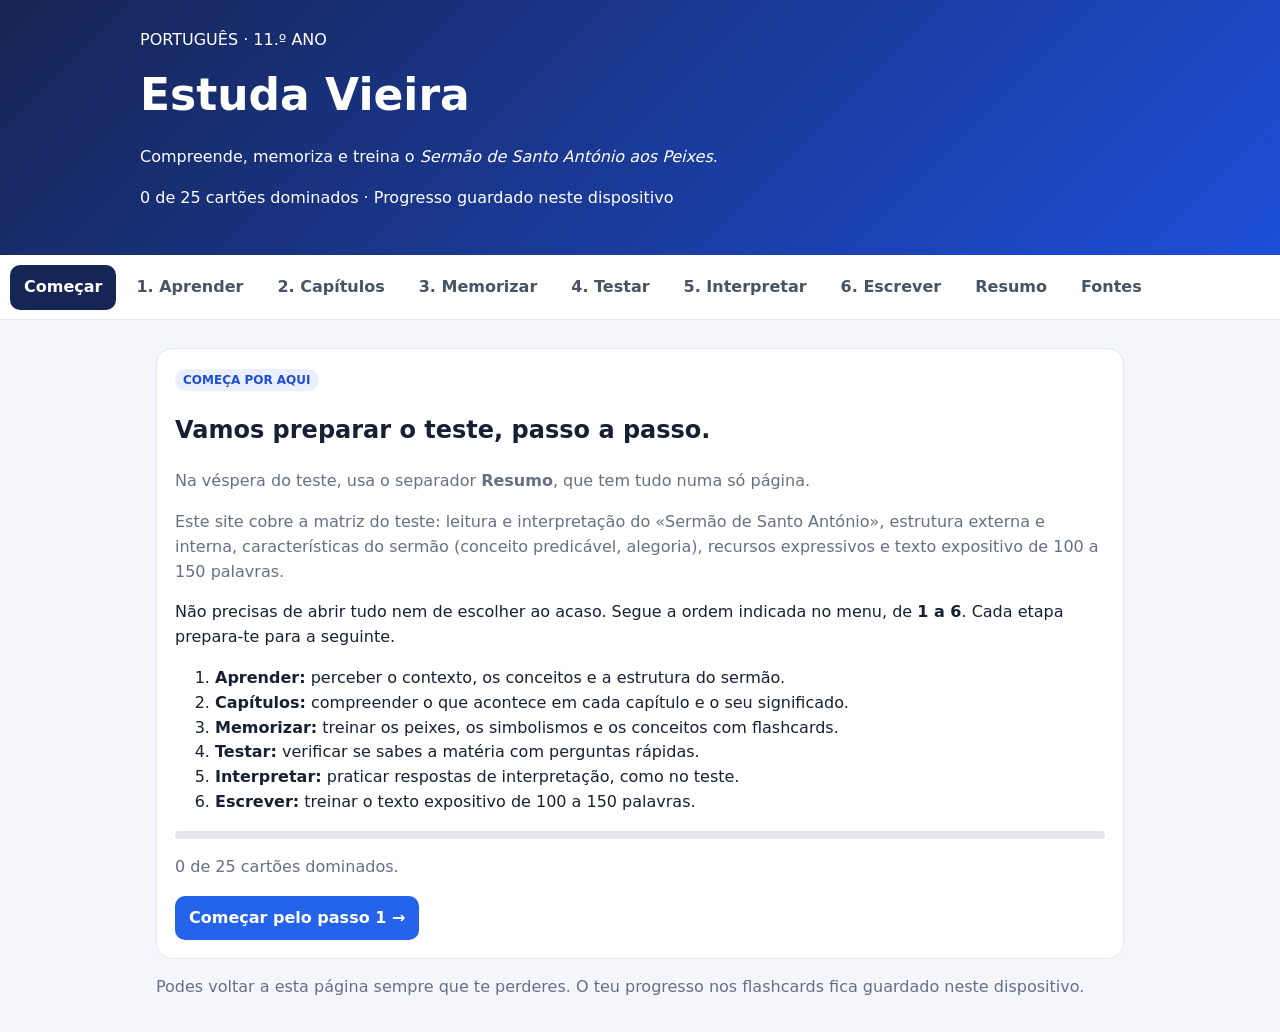
==== commit e4da1405: "Retira traços e pontos e vírgulas dos textos do site Co-Authored-By: Claude Opus 5.5 <noreply@anthro" ====
--- a/sermao/index.html
+++ b/sermao/index.html
@@ -9,68 +9,68 @@
 <header class="hero"><span>PORTUGUÊS · 11.º ANO</span><h1>Estuda Vieira</h1><p>Compreende, memoriza e treina o <i>Sermão de Santo António aos Peixes</i>.</p><p id="stats">0 cartões dominados · Progresso guardado neste dispositivo</p></header>
 <nav class="nav" aria-label="Percurso de estudo"><button type="button" class="active" data-tab="inicio">Começar</button><button type="button" data-tab="manual">1. Aprender</button><button type="button" data-tab="capitulos">2. Capítulos</button><button type="button" data-tab="cartoes">3. Memorizar</button><button type="button" data-tab="quiz">4. Testar</button><button type="button" data-tab="interpretacao">5. Interpretar</button><button type="button" data-tab="escrita">6. Escrever</button><button type="button" data-tab="resumo">Resumo</button><button type="button" data-tab="fontes">Fontes</button></nav>
 <main class="wrap">
-<section class="panel active" id="inicio"><div class="card"><span class="tag">COMEÇA POR AQUI</span><h2>Vamos preparar o teste, passo a passo.</h2><p class="muted">Na véspera do teste, usa o separador <b>Resumo</b>, que tem tudo numa só página.</p><p class="muted">Este site cobre a matriz do teste: leitura e interpretação do «Sermão de Santo António», estrutura externa e interna, características do sermão (conceito predicável, alegoria), recursos expressivos e texto expositivo de 100 a 150 palavras.</p><p>Não precisas de abrir tudo nem de escolher ao acaso. Segue a ordem indicada no menu, de <b>1 a 6</b>. Cada etapa prepara-te para a seguinte.</p><ol><li><b>Aprender:</b> perceber o contexto, os conceitos e a estrutura do sermão.</li><li><b>Capítulos:</b> compreender o que acontece em cada capítulo e o seu significado.</li><li><b>Memorizar:</b> treinar os peixes, os simbolismos e os conceitos com flashcards.</li><li><b>Testar:</b> verificar se sabes a matéria com perguntas rápidas.</li><li><b>Interpretar:</b> praticar respostas de interpretação, como no teste.</li><li><b>Escrever:</b> treinar o texto expositivo de 100–150 palavras.</li></ol><div class="progress"><span id="progress"></span></div><p id="progressText" class="muted">Ainda não começaste os flashcards.</p><button type="button" onclick="go('manual')">Começar pelo passo 1 →</button></div><p class="muted">Podes voltar a esta página sempre que te perderes. O teu progresso nos flashcards fica guardado neste dispositivo.</p></section>
-<section class="panel" id="manual"><div class="toolbar"><button type="button" class="secondary" id="openAll">Abrir todas as secções</button><button type="button" class="secondary" id="closeAll">Fechar todas</button></div><details class="card sec" open><summary><h2>Contexto e conceitos fundamentais</h2></summary><p class="note"><b>O essencial.</b> O sermão foi pregado em São Luís do Maranhão, em 1654. O conceito predicável é «Vós sois o sal da terra». Os peixes são o auditório aparente e os homens são os destinatários reais da crítica.</p><h3>Padre António Vieira e o contexto</h3><p>O <b>Sermão de Santo António aos Peixes</b> foi pregado por Padre António Vieira em São Luís do Maranhão, no Brasil, a 13 de junho de 1654, dia de Santo António. A edição do sermão explica que Vieira o pregou antes de partir para o Reino, procurando uma solução para a situação dos indígenas. O texto denuncia abusos dos colonos e defende o bem espiritual e temporal daquela terra. É um exemplo da intervenção cívica e religiosa de Vieira através da palavra.</p><p><b>Quem era Vieira?</b> Jesuíta nascido em Lisboa em 1608, foi para o Brasil ainda criança e tornou-se um dos maiores pregadores da língua portuguesa. No Maranhão, entrou em conflito com os colonos por defender a liberdade dos indígenas, que estes queriam escravizar. Por isso o sermão foi pregado pouco antes de ele embarcar para o Reino, o que fez às escondidas. Escreve no Barroco, uma época de contrastes, de jogos de ideias e de uma arte feita para persuadir e impressionar.</p><h3>O que é um sermão?</h3><p>É um discurso religioso dirigido a um auditório, que transmite ensinamentos e procura persuadir os ouvintes a refletir e a alterar comportamentos. Combina argumentação, exemplos, referências bíblicas, ironia e recursos expressivos.</p><h3>Objetivos da eloquência</h3><table><tbody><tr><th>Termo</th><th>Significado</th><th>Função</th></tr><tr><td><b>Docere</b></td><td>Ensinar</td><td>Transmitir conhecimentos e valores.</td></tr><tr><td><b>Delectare</b></td><td>Deleitar / agradar</td><td>Captar a atenção e tornar o discurso expressivo.</td></tr><tr><td><b>Movere</b></td><td>Mover / persuadir</td><td>Despertar emoções e levar à mudança.</td></tr></tbody></table><h3>Conceito predicável</h3><p><b>O que é?</b> É uma frase ou ideia retirada da Bíblia que serve de ponto de partida para o sermão. O pregador interpreta-a e desenvolve, a partir dela, a sua mensagem.</p><div class="note"><p><b>O conceito predicável deste sermão:</b> «Vós sois o sal da terra» (Mateus 5,13).</p><p><b>O que significa a frase?</b> Jesus compara os seus discípulos ao sal. Tal como o sal conserva os alimentos e impede que se estraguem, os pregadores devem preservar o bem e impedir a corrupção moral da sociedade.</p><p><b>Como desenvolve Vieira esta ideia?</b> Vieira começa por questionar por que razão a sociedade continua corrompida. Aponta falhas dos pregadores — não ensinam a verdadeira doutrina, não praticam o que dizem ou pregam-se a si próprios — e dos ouvintes — recusam os ensinamentos e seguem maus exemplos. Perante esta situação, decide pregar aos peixes, usando-os como exemplo para criticar os comportamentos humanos.</p></div><p><b>Porque é que o sal leva aos peixes?</b> Vieira diz que o sal é «filho do mar», tal como os peixes. Tem duas propriedades, conservar o são e preservá-lo para que não se corrompa, e essas propriedades experimentam-se nos próprios peixes. É esta ligação que permite passar do conceito predicável à pregação aos peixes.</p><p><b>As duas causas da corrupção.</b> Ou o sal não salga, isto é, os pregadores falham (dizem uma coisa e fazem outra, pregam-se a si próprios ou não ensinam a verdadeira doutrina). Ou a terra não se deixa salgar, isto é, os ouvintes falham (imitam os maus exemplos e não recebem a doutrina).</p><p><b>Porque é importante?</b> Esta frase bíblica é a base da argumentação de Vieira: a partir dela, organiza a crítica aos pregadores e aos homens e justifica a pregação alegórica aos peixes.</p><p><b>Resposta-modelo para o teste:</b> O conceito predicável é «Vós sois o sal da terra», uma frase bíblica que serve de ponto de partida ao sermão. Tal como o sal conserva os alimentos, os pregadores devem preservar o bem e combater a corrupção moral. Vieira parte desta ideia para criticar tanto os pregadores, que nem sempre cumprem a sua missão, como os ouvintes, que não seguem os seus ensinamentos.</p><h3>Porquê pregar aos peixes?</h3><p>Segundo a tradição evocada, Santo António pregou aos peixes quando os homens não o ouviam. Os peixes são o auditório aparente; os homens, especialmente os colonos do Maranhão, são os destinatários reais da crítica. A alegoria permite elogiar virtudes e denunciar vícios humanos de forma indireta.</p><h3>Invocação</h3><p>Vieira invoca a Virgem Maria, referida como <i>Domina Maris</i> («Senhora do Mar»), pedindo auxílio para a pregação.</p></details><details class="card sec"><summary><h2>Estrutura externa e interna</h2></summary><p class="note"><b>O essencial.</b> A estrutura externa tem seis capítulos. Na interna, o exórdio é o capítulo I, a exposição e confirmação vão do II ao V e a peroração é o VI.</p><p><b>Estrutura externa:</b> divisão em seis capítulos.</p><table><tbody><tr><th>Parte interna</th><th>Capítulo(s)</th><th>Função</th></tr><tr><td>Exórdio e invocação</td><td>I</td><td>Introduzir o tema, captar atenção e pedir auxílio divino.</td></tr><tr><td>Exposição e confirmação</td><td>II–V</td><td>Apresentar argumentos, louvores e repreensões.</td></tr><tr><td>Peroração</td><td>VI</td><td>Concluir, reforçar a mensagem e exortar.</td></tr></tbody></table><p><b>Atenção:</b> capítulo é estrutura externa. Exórdio, confirmação e peroração são partes da estrutura interna.</p><p class="muted">Alguns manuais separam a <b>exposição</b> (o anúncio do plano no início do capítulo II, quando Vieira diz que vai dividir o sermão em louvores e repreensões) da <b>confirmação</b> (o resto dos capítulos II a V). Segue a divisão do teu manual.</p></details><details class="card sec"><summary><h2>Estratégias argumentativas e retóricas</h2></summary><p class="note"><b>O essencial.</b> A estratégia central é a alegoria. Ao responder, identifica a estratégia, mostra onde aparece e explica o que Vieira quer conseguir.</p><p><b>Argumentar</b> é apresentar razões para convencer alguém. Vieira não se limita a descrever peixes: usa cada exemplo para sustentar uma crítica moral e social.</p><ul><li><b>Alegoria:</b> fala dos peixes, mas refere-se aos homens. É a estratégia central que permite criticar indiretamente os colonos e a sociedade.</li><li><b>Analogia:</b> aproxima duas realidades com algo em comum. Exemplo: o sal conserva os alimentos, tal como os pregadores devem preservar a sociedade da corrupção.</li><li><b>Exemplificação:</b> apresenta casos concretos (peixe de Tobias, rémora, torpedo, quatro-olhos) para tornar os argumentos claros e memoráveis.</li><li><b>Argumento de autoridade:</b> apoia a ideia em fontes reconhecidas, como a Bíblia, Santo António e autores religiosos. Dá credibilidade ao discurso.</li><li><b>Antítese e contraste:</b> opõe ideias (grandes/pequenos; virtude/vício) para evidenciar injustiças e contradições.</li><li><b>Ironia:</b> diz algo com intenção crítica, levando o auditório a perceber a contradição entre aparência e realidade.</li><li><b>Apóstrofe:</b> dirige-se diretamente aos peixes, criando proximidade com o auditório aparente e mantendo os homens como destinatários reais.</li><li><b>Pergunta retórica:</b> pergunta cuja resposta é sugerida ou evidente; envolve o auditório e conduz o raciocínio.</li></ul><p class="muted">Atenção: o mesmo elemento pode ser estratégia e recurso. A <b>alegoria</b> organiza todo o sermão (estratégia). A <b>apóstrofe</b> e a <b>interrogação retórica</b> são recursos expressivos, apresentados na tabela seguinte, que Vieira usa ao serviço da persuasão.</p><p><b>Como responder no teste:</b> identifica a estratégia, mostra onde aparece e explica como ajuda Vieira a convencer ou a criticar.</p></details>
-<details class="card sec"><summary><h2>Recursos expressivos: definição e efeito</h2></summary><p class="note"><b>O essencial.</b> Não basta nomear o recurso. Diz o que se repete ou se opõe e qual é o efeito no excerto.</p><table><tbody><tr><th>Recurso</th><th>O que é?</th><th>Que efeito pode produzir?</th></tr><tr><td><b>Anáfora</b></td><td>Repetição no início de frases ou segmentos sucessivos.</td><td>Insistência, ritmo e reforço da mensagem.</td></tr><tr><td><b>Antítese</b></td><td>Oposição de ideias ou palavras.</td><td>Destaca contrastes e contradições.</td></tr><tr><td><b>Apóstrofe</b></td><td>Interpelação direta de alguém ou algo.</td><td>Vivacidade e aproximação ao destinatário.</td></tr><tr><td><b>Interrogação retórica</b></td><td>Pergunta que não espera resposta efetiva.</td><td>Leva o auditório a refletir e orienta a conclusão.</td></tr><tr><td><b>Enumeração</b></td><td>Apresentação sucessiva de elementos.</td><td>Acumula exemplos e pode intensificar uma ideia.</td></tr><tr><td><b>Gradação</b></td><td>Sequência organizada por intensidade crescente ou decrescente.</td><td>Cria progressão e intensificação.</td></tr><tr><td><b>Hipérbole</b></td><td>Exagero intencional.</td><td>Amplifica uma característica e chama a atenção.</td></tr><tr><td><b>Personificação</b></td><td>Atribuição de características humanas a animais ou coisas.</td><td>Humaniza e torna a imagem mais expressiva.</td></tr><tr><td><b>Comparação</b></td><td>Aproximação explícita entre realidades, muitas vezes com «como».</td><td>Facilita a compreensão de uma ideia.</td></tr><tr><td><b>Metáfora</b></td><td>Identificação implícita entre realidades.</td><td>Cria uma imagem e concentra significado.</td></tr><tr><td><b>Adjetivação</b></td><td>Uso de adjetivos para caracterizar.</td><td>Valoriza ou desvaloriza e orienta a opinião do auditório.</td></tr><tr><td><b>Ironia</b></td><td>Dizer o contrário do que se pensa, ou sugerir uma crítica por trás do sentido literal.</td><td>Critica sem atacar diretamente e leva o auditório a descobrir a contradição.</td></tr><tr><td><b>Paralelismo</b></td><td>Repetição da mesma estrutura sintática em frases ou segmentos seguidos.</td><td>Dá ritmo, equilíbrio e clareza ao raciocínio.</td></tr></tbody></table><p class="muted">A função depende sempre do excerto. Não basta escrever «há uma anáfora»: explica o que é repetido e que ideia fica reforçada.</p></details><details class="card sec"><summary><h2>Características do sermão e do Barroco</h2></summary><p class="note"><b>O essencial.</b> O sermão é persuasivo, alegórico e barroco. Usa contrastes e jogos de ideias para convencer.</p><ul><li><b>Intenção persuasiva:</b> convencer e modificar comportamentos.</li><li><b>Alegoria:</b> os peixes representam virtudes e vícios humanos.</li><li><b>Argumentação:</b> analogias, exemplos e referências de autoridade.</li><li><b>Conceptismo:</b> raciocínio engenhoso e jogos de ideias.</li><li><b>Antítese:</b> oposição de ideias, como bem/mal e virtude/vício.</li><li><b>Ironia:</b> crítica através do contraste entre sentido literal e intenção.</li><li><b>Visualismo:</b> imagens vivas que captam a atenção.</li></ul></details><details class="card sec"><summary><h2>Como responder a perguntas de interpretação</h2></summary><p class="note"><b>O essencial.</b> Identifica, explica, relaciona e indica a intenção de Vieira. Quatro passos em todas as respostas.</p><p>Não basta identificar o peixe ou o recurso expressivo. Explica sempre o significado e a intenção de Vieira.</p><ol><li><b>Identifica:</b> nomeia o peixe, a ideia ou o recurso.</li><li><b>Explica:</b> descreve o comportamento ou o sentido no excerto.</li><li><b>Relaciona:</b> mostra o que representa nos seres humanos.</li><li><b>Indica a intenção:</b> explica o que Vieira pretende criticar, elogiar ou provocar no auditório.</li></ol><p><b>Exemplo:</b> «Os peixes grandes comem os pequenos» é uma imagem que representa os poderosos que exploram os mais fracos. Vieira denuncia a injustiça e os abusos sociais, levando o auditório a reconhecer esse comportamento na sociedade.</p></details><details class="card sec"><summary><h2>O que deves conseguir fazer no teste</h2></summary><p class="note"><b>O essencial.</b> É a tua lista final. Se conseguires fazer tudo isto, estás preparado.</p><ul><li>Explicar o contexto em que o sermão foi pregado e a sua intenção crítica.</li><li>Identificar a estrutura externa (seis capítulos) e a estrutura interna (exórdio, exposição/confirmação e peroração).</li><li>Explicar a função do conceito predicável e da alegoria.</li><li>Relacionar cada peixe com a virtude ou o vício humano que representa.</li><li>Interpretar excertos, justificando a resposta com elementos do texto.</li><li>Identificar recursos expressivos e explicar o efeito que produzem.</li><li>Reconhecer a crítica social e a atualidade de algumas das críticas de Vieira.</li></ul><p class="muted">Esta lista segue os objetivos de leitura, interpretação, argumentação e análise de recursos expressivos indicados nos Guiões de Trabalho Autónomo da DGE para o 11.º ano.</p></details></section>
+<section class="panel active" id="inicio"><div class="card"><span class="tag">COMEÇA POR AQUI</span><h2>Vamos preparar o teste, passo a passo.</h2><p class="muted">Na véspera do teste, usa o separador <b>Resumo</b>, que tem tudo numa só página.</p><p class="muted">Este site cobre a matriz do teste: leitura e interpretação do «Sermão de Santo António», estrutura externa e interna, características do sermão (conceito predicável, alegoria), recursos expressivos e texto expositivo de 100 a 150 palavras.</p><p>Não precisas de abrir tudo nem de escolher ao acaso. Segue a ordem indicada no menu, de <b>1 a 6</b>. Cada etapa prepara-te para a seguinte.</p><ol><li><b>Aprender:</b> perceber o contexto, os conceitos e a estrutura do sermão.</li><li><b>Capítulos:</b> compreender o que acontece em cada capítulo e o seu significado.</li><li><b>Memorizar:</b> treinar os peixes, os simbolismos e os conceitos com flashcards.</li><li><b>Testar:</b> verificar se sabes a matéria com perguntas rápidas.</li><li><b>Interpretar:</b> praticar respostas de interpretação, como no teste.</li><li><b>Escrever:</b> treinar o texto expositivo de 100 a 150 palavras.</li></ol><div class="progress"><span id="progress"></span></div><p id="progressText" class="muted">Ainda não começaste os flashcards.</p><button type="button" onclick="go('manual')">Começar pelo passo 1 →</button></div><p class="muted">Podes voltar a esta página sempre que te perderes. O teu progresso nos flashcards fica guardado neste dispositivo.</p></section>
+<section class="panel" id="manual"><div class="toolbar"><button type="button" class="secondary" id="openAll">Abrir todas as secções</button><button type="button" class="secondary" id="closeAll">Fechar todas</button></div><details class="card sec" open><summary><h2>Contexto e conceitos fundamentais</h2></summary><p class="note"><b>O essencial.</b> O sermão foi pregado em São Luís do Maranhão, em 1654. O conceito predicável é «Vós sois o sal da terra». Os peixes são o auditório aparente e os homens são os destinatários reais da crítica.</p><h3>Padre António Vieira e o contexto</h3><p>O <b>Sermão de Santo António aos Peixes</b> foi pregado por Padre António Vieira em São Luís do Maranhão, no Brasil, a 13 de junho de 1654, dia de Santo António. A edição do sermão explica que Vieira o pregou antes de partir para o Reino, procurando uma solução para a situação dos indígenas. O texto denuncia abusos dos colonos e defende o bem espiritual e temporal daquela terra. É um exemplo da intervenção cívica e religiosa de Vieira através da palavra.</p><p><b>Quem era Vieira?</b> Jesuíta que viveu no Brasil. Entrou em conflito com os colonos por defender a liberdade dos indígenas, e é essa denúncia que está por trás do sermão.</p><h3>O que é um sermão?</h3><p>É um discurso religioso dirigido a um auditório, que transmite ensinamentos e procura persuadir os ouvintes a refletir e a alterar comportamentos. Combina argumentação, exemplos, referências bíblicas, ironia e recursos expressivos.</p><h3>Objetivos da eloquência</h3><table><tbody><tr><th>Termo</th><th>Significado</th><th>Função</th></tr><tr><td><b>Docere</b></td><td>Ensinar</td><td>Transmitir conhecimentos e valores.</td></tr><tr><td><b>Delectare</b></td><td>Deleitar / agradar</td><td>Captar a atenção e tornar o discurso expressivo.</td></tr><tr><td><b>Movere</b></td><td>Mover / persuadir</td><td>Despertar emoções e levar à mudança.</td></tr></tbody></table><h3>Conceito predicável</h3><p><b>O que é?</b> É uma frase ou ideia retirada da Bíblia que serve de ponto de partida para o sermão. O pregador interpreta-a e desenvolve, a partir dela, a sua mensagem.</p><div class="note"><p><b>O conceito predicável deste sermão:</b> «Vós sois o sal da terra» (Mateus 5,13).</p><p><b>O que significa a frase?</b> Jesus compara os seus discípulos ao sal. Tal como o sal conserva os alimentos e impede que se estraguem, os pregadores devem preservar o bem e impedir a corrupção moral da sociedade.</p><p><b>Como desenvolve Vieira esta ideia?</b> Vieira começa por questionar por que razão a sociedade continua corrompida. Aponta falhas dos pregadores, que não ensinam a verdadeira doutrina, não praticam o que dizem ou pregam-se a si próprios. Aponta também falhas dos ouvintes, que recusam os ensinamentos e seguem maus exemplos. Perante esta situação, decide pregar aos peixes, usando-os como exemplo para criticar os comportamentos humanos.</p></div><p><b>Porque é que o sal leva aos peixes?</b> Vieira diz que o sal é «filho do mar», tal como os peixes. Tem duas propriedades, conservar o são e preservá-lo para que não se corrompa, e essas propriedades experimentam-se nos próprios peixes. É esta ligação que permite passar do conceito predicável à pregação aos peixes.</p><p><b>As duas causas da corrupção.</b> Ou o sal não salga, isto é, os pregadores falham (dizem uma coisa e fazem outra, pregam-se a si próprios ou não ensinam a verdadeira doutrina). Ou a terra não se deixa salgar, isto é, os ouvintes falham (imitam os maus exemplos e não recebem a doutrina).</p><p><b>Porque é importante?</b> Esta frase bíblica é a base da argumentação de Vieira: a partir dela, organiza a crítica aos pregadores e aos homens e justifica a pregação alegórica aos peixes.</p><p><b>Resposta-modelo para o teste:</b> O conceito predicável é «Vós sois o sal da terra», uma frase bíblica que serve de ponto de partida ao sermão. Tal como o sal conserva os alimentos, os pregadores devem preservar o bem e combater a corrupção moral. Vieira parte desta ideia para criticar tanto os pregadores, que nem sempre cumprem a sua missão, como os ouvintes, que não seguem os seus ensinamentos.</p><h3>Porquê pregar aos peixes?</h3><p>Segundo a tradição evocada, Santo António pregou aos peixes quando os homens não o ouviam. Os peixes são o auditório aparente. Os homens, especialmente os colonos do Maranhão, são os destinatários reais da crítica. A alegoria permite elogiar virtudes e denunciar vícios humanos de forma indireta.</p><h3>Invocação</h3><p>Vieira invoca a Virgem Maria, referida como <i>Domina Maris</i> («Senhora do Mar»), pedindo auxílio para a pregação.</p></details><details class="card sec"><summary><h2>Estrutura externa e interna</h2></summary><p class="note"><b>O essencial.</b> A estrutura externa tem seis capítulos. Na interna, o exórdio é o capítulo I, a exposição e confirmação vão do II ao V e a peroração é o VI.</p><p><b>Estrutura externa:</b> divisão em seis capítulos.</p><table><tbody><tr><th>Parte interna</th><th>Capítulo(s)</th><th>Função</th></tr><tr><td>Exórdio e invocação</td><td>I</td><td>Introduzir o tema, captar atenção e pedir auxílio divino.</td></tr><tr><td>Exposição e confirmação</td><td>II a V</td><td>Apresentar argumentos, louvores e repreensões.</td></tr><tr><td>Peroração</td><td>VI</td><td>Concluir, reforçar a mensagem e exortar.</td></tr></tbody></table><p><b>Atenção:</b> capítulo é estrutura externa. Exórdio, confirmação e peroração são partes da estrutura interna.</p><p class="muted">Alguns manuais separam a <b>exposição</b> (o anúncio do plano no início do capítulo II, quando Vieira diz que vai dividir o sermão em louvores e repreensões) da <b>confirmação</b> (o resto dos capítulos II a V). Segue a divisão do teu manual.</p></details><details class="card sec"><summary><h2>Estratégias argumentativas e retóricas</h2></summary><p class="note"><b>O essencial.</b> A estratégia central é a alegoria. Ao responder, identifica a estratégia, mostra onde aparece e explica o que Vieira quer conseguir.</p><p><b>Argumentar</b> é apresentar razões para convencer alguém. Vieira não se limita a descrever peixes: usa cada exemplo para sustentar uma crítica moral e social.</p><ul><li><b>Alegoria:</b> fala dos peixes, mas refere-se aos homens. É a estratégia central que permite criticar indiretamente os colonos e a sociedade.</li><li><b>Analogia:</b> aproxima duas realidades com algo em comum. Exemplo: o sal conserva os alimentos, tal como os pregadores devem preservar a sociedade da corrupção.</li><li><b>Exemplificação:</b> apresenta casos concretos (peixe de Tobias, rémora, torpedo, quatro-olhos) para tornar os argumentos claros e memoráveis.</li><li><b>Argumento de autoridade:</b> apoia a ideia em fontes reconhecidas, como a Bíblia, Santo António e autores religiosos. Dá credibilidade ao discurso.</li><li><b>Antítese e contraste:</b> opõe ideias (grandes e pequenos, virtude e vício) para evidenciar injustiças e contradições.</li><li><b>Ironia:</b> diz algo com intenção crítica, levando o auditório a perceber a contradição entre aparência e realidade.</li><li><b>Apóstrofe:</b> dirige-se diretamente aos peixes, criando proximidade com o auditório aparente e mantendo os homens como destinatários reais.</li><li><b>Pergunta retórica:</b> pergunta cuja resposta é sugerida ou evidente. Envolve o auditório e conduz o raciocínio.</li></ul><p class="muted">Atenção: o mesmo elemento pode ser estratégia e recurso. A <b>alegoria</b> organiza todo o sermão (estratégia). A <b>apóstrofe</b> e a <b>interrogação retórica</b> são recursos expressivos, apresentados na tabela seguinte, que Vieira usa ao serviço da persuasão.</p><p><b>Como responder no teste:</b> identifica a estratégia, mostra onde aparece e explica como ajuda Vieira a convencer ou a criticar.</p></details>
+<details class="card sec"><summary><h2>Recursos expressivos: definição e efeito</h2></summary><p class="note"><b>O essencial.</b> Não basta nomear o recurso. Diz o que se repete ou se opõe e qual é o efeito no excerto.</p><table><tbody><tr><th>Recurso</th><th>O que é?</th><th>Que efeito pode produzir?</th></tr><tr><td><b>Anáfora</b></td><td>Repetição no início de frases ou segmentos sucessivos.</td><td>Insistência, ritmo e reforço da mensagem.</td></tr><tr><td><b>Antítese</b></td><td>Oposição de ideias ou palavras.</td><td>Destaca contrastes e contradições.</td></tr><tr><td><b>Apóstrofe</b></td><td>Interpelação direta de alguém ou algo.</td><td>Vivacidade e aproximação ao destinatário.</td></tr><tr><td><b>Interrogação retórica</b></td><td>Pergunta que não espera resposta efetiva.</td><td>Leva o auditório a refletir e orienta a conclusão.</td></tr><tr><td><b>Enumeração</b></td><td>Apresentação sucessiva de elementos.</td><td>Acumula exemplos e pode intensificar uma ideia.</td></tr><tr><td><b>Gradação</b></td><td>Sequência organizada por intensidade crescente ou decrescente.</td><td>Cria progressão e intensificação.</td></tr><tr><td><b>Hipérbole</b></td><td>Exagero intencional.</td><td>Amplifica uma característica e chama a atenção.</td></tr><tr><td><b>Personificação</b></td><td>Atribuição de características humanas a animais ou coisas.</td><td>Humaniza e torna a imagem mais expressiva.</td></tr><tr><td><b>Comparação</b></td><td>Aproximação explícita entre realidades, muitas vezes com «como».</td><td>Facilita a compreensão de uma ideia.</td></tr><tr><td><b>Metáfora</b></td><td>Identificação implícita entre realidades.</td><td>Cria uma imagem e concentra significado.</td></tr><tr><td><b>Adjetivação</b></td><td>Uso de adjetivos para caracterizar.</td><td>Valoriza ou desvaloriza e orienta a opinião do auditório.</td></tr><tr><td><b>Ironia</b></td><td>Dizer o contrário do que se pensa, ou sugerir uma crítica por trás do sentido literal.</td><td>Critica sem atacar diretamente e leva o auditório a descobrir a contradição.</td></tr><tr><td><b>Paralelismo</b></td><td>Repetição da mesma estrutura sintática em frases ou segmentos seguidos.</td><td>Dá ritmo, equilíbrio e clareza ao raciocínio.</td></tr></tbody></table><p class="muted">A função depende sempre do excerto. Não basta escrever «há uma anáfora»: explica o que é repetido e que ideia fica reforçada.</p></details><details class="card sec"><summary><h2>Características do sermão</h2></summary><p class="note"><b>O essencial.</b> O sermão é persuasivo e alegórico. Argumenta com exemplos, contrastes e ironia.</p><ul><li><b>Intenção persuasiva:</b> convencer e modificar comportamentos.</li><li><b>Alegoria:</b> os peixes representam virtudes e vícios humanos.</li><li><b>Argumentação:</b> analogias, exemplos e referências de autoridade.</li><li><b>Antítese:</b> oposição de ideias, como bem/mal e virtude/vício.</li><li><b>Ironia:</b> crítica através do contraste entre sentido literal e intenção.</li></ul><h3>Os três objetivos da eloquência</h3><p><b>O que é.</b> Na retórica clássica, um bom orador procura três coisas ao mesmo tempo. O sermão é um discurso feito para um público, por isso pode ser analisado assim.</p><table><tbody><tr><th>Termo</th><th>Quer dizer</th><th>No sermão</th></tr><tr><td>Docere</td><td>Ensinar, fazer compreender</td><td>Vieira ensina uma lição moral com o conceito predicável do sal e com a alegoria dos peixes.</td></tr><tr><td>Delectare</td><td>Agradar, prender a atenção</td><td>Pregar aos peixes é original, tem ironia e imagens curiosas.</td></tr><tr><td>Movere</td><td>Comover, levar a mudar</td><td>Critica os vícios dos homens, como a exploração dos pequenos pelos grandes, para os levar a mudar.</td></tr></tbody></table><p><b>Para que serve.</b> Dá-te uma forma de responder quando a pergunta é sobre a intenção ou a finalidade do orador. Responde em três partes, uma para cada objetivo, cada uma com um exemplo do texto.</p><p class="muted">Este termo não está escrito na matriz. Entra por «características do sermão» e por «compreender o texto». Confirma no teu caderno se o professor o usa.</p></details><details class="card sec"><summary><h2>Como responder a perguntas de interpretação</h2></summary><p class="note"><b>O essencial.</b> Identifica, explica, relaciona e indica a intenção de Vieira. Quatro passos em todas as respostas.</p><p>Não basta identificar o peixe ou o recurso expressivo. Explica sempre o significado e a intenção de Vieira.</p><ol><li><b>Identifica:</b> nomeia o peixe, a ideia ou o recurso.</li><li><b>Explica:</b> descreve o comportamento ou o sentido no excerto.</li><li><b>Relaciona:</b> mostra o que representa nos seres humanos.</li><li><b>Indica a intenção:</b> explica o que Vieira pretende criticar, elogiar ou provocar no auditório.</li></ol><p><b>Exemplo:</b> «Os peixes grandes comem os pequenos» é uma imagem que representa os poderosos que exploram os mais fracos. Vieira denuncia a injustiça e os abusos sociais, levando o auditório a reconhecer esse comportamento na sociedade.</p></details></section>
 <section class="panel" id="capitulos"><div class="card"><h2>Mapa dos seis capítulos</h2><div id="chapters"></div></div></section>
 <section class="panel" id="cartoes"><div class="card"><span class="tag">ACTIVE RECALL</span><h2>Flashcards</h2><p class="muted">Tenta responder antes de revelar. As respostas incluem uma explicação curta e, quando faz sentido, a ligação à obra e ao tipo de pergunta que pode surgir no teste. Marca «Domino» só quando conseguires explicar a ideia, não apenas repetir palavras.</p><div class="flash"><span id="flashCat" class="tag"></span><strong id="flashQ"></strong><p id="flashA" class="hide"></p></div><p id="flashNum"></p><button type="button" id="prev" class="secondary">← Anterior</button> <button type="button" id="reveal">Revelar resposta</button> <button type="button" id="master">Domino ✓</button> <button type="button" id="next" class="secondary">Seguinte →</button></div></section>
 <section class="panel" id="quiz"><div class="card"><span class="tag">QUIZ</span><h2>Testa os teus conhecimentos</h2><p id="qcount" class="muted"></p><div id="quizArea"></div><button type="button" class="secondary" onclick="restartQuiz()">Recomeçar</button></div></section>
-<section class="panel" id="interpretacao"><div class="subnav" role="group" aria-label="Partes da secção Interpretar"><button type="button" data-sub="ex" class="active">1. Exemplos resolvidos</button><button type="button" data-sub="pr">2. Praticar</button><button type="button" data-sub="si">3. Simulado</button></div><div class="sub active" id="sub-ex">
-<div class="card"><span class="tag">APRENDER A INTERPRETAR</span><h2>Excertos analisados — com respostas-modelo</h2>
-<p class="muted">Faz esta secção por partes. Primeiro lê os exemplos resolvidos, depois pratica e por fim faz o simulado.</p><p>Aqui vais encontrar excertos da obra, perguntas semelhantes às de avaliação e respostas explicadas. Primeiro lê o excerto e tenta responder; depois abre a análise. Os excertos entre aspas são transcrições de uma edição de domínio público, com a grafia atualizada (por exemplo, «cousa» passa a «coisa»), e [...] marca partes omitidas. Alguns coincidem com excertos dos GTA da DGE. A edição do teu manual pode ter pequenas diferenças, por isso confirma sempre no teu livro. Quando um bloco não é citação, está identificado como «Resumo da passagem».</p>
+<section class="panel" id="interpretacao"><div class="subnav" role="group" aria-label="Partes da secção Interpretar"><button type="button" data-sub="ex" class="active">1. Exemplos resolvidos</button><button type="button" data-sub="pt">2. Perguntas típicas</button><button type="button" data-sub="pr">3. Praticar</button><button type="button" data-sub="si">4. Simulado</button></div><div class="sub active" id="sub-ex">
+<div class="card"><span class="tag">APRENDER A INTERPRETAR</span><h2>Excertos analisados, com respostas-modelo</h2>
+<p class="muted">Faz esta secção por partes. Lê os exemplos resolvidos, treina as perguntas típicas, pratica e por fim faz o simulado.</p><p>Aqui vais encontrar excertos da obra, perguntas semelhantes às de avaliação e respostas explicadas. Primeiro lê o excerto e tenta responder. Depois abre a análise. Os excertos entre aspas são transcrições de uma edição de domínio público, com a grafia atualizada (por exemplo, «cousa» passa a «coisa»), e [...] marca partes omitidas. Alguns coincidem com excertos dos GTA da DGE. A edição do teu manual pode ter pequenas diferenças, por isso confirma sempre no teu livro. Quando um bloco não é citação, está identificado como «Resumo da passagem».</p>
 <p><b>Como construir uma boa resposta:</b> identifica o que é pedido → explica o sentido no contexto → relaciona com a alegoria/ideia principal → indica a intenção de Vieira. Quando a pergunta pede recursos, explica também o efeito produzido.</p></div>
 
-<div class="card"><h3>Exemplo resolvido 1 — Capítulo I: o conceito predicável</h3>
+<div class="card"><h3>Exemplo resolvido 1, Capítulo I: o conceito predicável</h3>
 <p class="muted">Excerto com a grafia atualizada. [...] marca partes omitidas.</p>
 <blockquote>«O efeito do sal é impedir a corrupção. [...] Ou é porque o sal não salga, ou porque a terra se não deixa salgar.»</blockquote>
 <p><b>Pergunta 1.</b> Explica a comparação estabelecida entre o sal e os pregadores.</p>
-<details><summary>Ver resposta-modelo explicada</summary><p>O sal impede que os alimentos se deteriorem; de forma semelhante, os pregadores devem preservar o bem e impedir a corrupção moral da sociedade, através dos seus ensinamentos. Vieira parte desta comparação para questionar por que razão a sociedade continua corrompida, apesar da existência de pregadores.</p><p><b>Porque é uma boa resposta?</b> Identifica os dois elementos da comparação, explica o significado de cada um e relaciona-os com o problema central do sermão.</p></details>
+<details><summary>Ver resposta-modelo explicada</summary><p>O sal impede que os alimentos se deteriorem. De forma semelhante, os pregadores devem preservar o bem e impedir a corrupção moral da sociedade, através dos seus ensinamentos. Vieira parte desta comparação para questionar por que razão a sociedade continua corrompida, apesar da existência de pregadores.</p><p><b>Porque é uma boa resposta?</b> Identifica os dois elementos da comparação, explica o significado de cada um e relaciona-os com o problema central do sermão.</p></details>
 <p><b>Pergunta 2.</b> Identifica as duas causas da corrupção apresentadas por Vieira.</p>
 <details><summary>Ver resposta-modelo</summary><p>A corrupção pode resultar das falhas dos pregadores, que não ensinam a verdadeira doutrina ou não praticam o que dizem, e das falhas dos ouvintes, que recusam os ensinamentos ou preferem imitar os maus exemplos dos pregadores.</p></details></div>
 
-<div class="card"><h3>Exemplo resolvido 2 — Capítulo II: os peixes como ouvintes</h3>
+<div class="card"><h3>Exemplo resolvido 2, Capítulo II: os peixes como ouvintes</h3>
 <blockquote>«Os homens perseguindo a António, querendo-o lançar da terra e ainda do Mundo [...] e os peixes em inumerável concurso acudindo à sua voz, atentos e suspensos às suas palavras, escutando com silêncio [...] o que não entendiam.»</blockquote>
 <p><b>Pergunta 1.</b> Explica o contraste estabelecido entre os homens e os peixes.</p>
 <details><summary>Ver resposta-modelo explicada</summary><p>Vieira contrapõe os homens, que perseguem Santo António e o querem lançar da terra, aos peixes, que o escutam em silêncio e com atenção. O contraste é irónico: os peixes, apesar de não terem razão, comportam-se melhor do que os homens, que possuem razão mas não a usam corretamente. Assim, o elogio aos peixes transforma-se numa crítica à intolerância e à resistência humana à correção moral.</p><p><b>O que não podia faltar?</b> A oposição entre os comportamentos, a ironia e a crítica aos homens.</p></details>
 <p><b>Pergunta 2.</b> Explica o sentido da afirmação «os homens tinham a razão sem o uso, e os peixes o uso sem a razão».</p>
 <details><summary>Ver resposta-modelo</summary><p>Os homens possuem capacidade racional, mas não a utilizam para reconhecer os seus erros e seguir os ensinamentos de Santo António. Os peixes, embora irracionais, demonstram atenção e obediência. Vieira critica, assim, o comportamento contraditório dos homens.</p></details></div>
 
-<div class="card"><h3>Exemplo resolvido 3 — Capítulo III: a rémora</h3>
+<div class="card"><h3>Exemplo resolvido 3, Capítulo III: a rémora</h3>
 <blockquote>«[...] aquele peixezinho tão pequeno no corpo, e tão grande na força e no poder [...] se se pega ao leme de uma nau da Índia [...] a prende e amarra [...] Se alguma rémora houve na terra, foi a língua de Santo António.»</blockquote>
 <p><b>Pergunta 1.</b> Explica o valor simbólico da rémora e a comparação com Santo António.</p>
 <details><summary>Ver resposta-modelo explicada</summary><p>A rémora é um peixe pequeno que, segundo a descrição apresentada por Vieira, consegue deter uma nau ao agarrar-se ao leme. Simboliza a força da palavra de Santo António: apesar de ser apenas a palavra de um pregador, consegue travar paixões e comportamentos destrutivos, como a soberba, a ira e a cobiça. A comparação mostra que a verdadeira força não depende do tamanho ou do poder físico, mas da capacidade moral e persuasiva da palavra.</p><p><b>O que valoriza a resposta?</b> Explica a característica do peixe, identifica o símbolo e relaciona-o com exemplos da intenção moralizadora de Vieira.</p></details>
 <p><b>Pergunta 2.</b> Identifica o contraste presente na expressão «peixezinho tão pequeno no corpo, e tão grande na força e no poder» e explica o seu efeito.</p>
 <details><summary>Ver resposta-modelo</summary><p>Existe uma antítese entre «pequeno» e «grande», que destaca a oposição entre a dimensão física reduzida da rémora e a sua força extraordinária. O contraste valoriza o poder simbólico do peixe e prepara a comparação com a eficácia da palavra de Santo António.</p></details></div>
 
-<div class="card"><h3>Exemplo resolvido 4 — Capítulo IV: os grandes comem os pequenos</h3>
+<div class="card"><h3>Exemplo resolvido 4, Capítulo IV: os grandes comem os pequenos</h3>
 <blockquote>«A primeira coisa que me desedifica, peixes, de vós, é que vos comeis uns aos outros. [...] Não só vos comeis uns aos outros, senão que os grandes comem os pequenos.»</blockquote>
 <p><b>Pergunta 1.</b> Explicita a crítica social transmitida através deste comportamento dos peixes.</p>
 <details><summary>Ver resposta-modelo explicada</summary><p>O comportamento dos peixes representa alegoricamente a exploração dos mais fracos pelos mais poderosos. Vieira denuncia a desigualdade, a ganância e os abusos cometidos pelos colonos, que se aproveitam dos mais vulneráveis, nomeadamente dos indígenas. A crítica é reforçada pelo facto de os grandes, que deveriam ter maior responsabilidade, serem precisamente os que devoram os pequenos.</p><p><b>Nota:</b> não basta dizer «representa a injustiça». Explica quem são os grandes e os pequenos e qual é o comportamento humano criticado.</p></details>
 <p><b>Pergunta 2.</b> Explica o valor expressivo da oposição entre «grandes» e «pequenos».</p>
 <details><summary>Ver resposta-modelo</summary><p>A antítese entre «grandes» e «pequenos» evidencia a desigualdade de poder entre exploradores e explorados. Reforça a imagem da injustiça e torna mais clara a crítica social de Vieira.</p></details></div>
 
-<div class="card"><h3>Exemplo resolvido 5 — Capítulo V: os roncadores</h3>
+<div class="card"><h3>Exemplo resolvido 5, Capítulo V: os roncadores</h3>
 <blockquote>«É possível que sendo vós uns peixinhos tão pequenos, haveis de ser as roncas do mar?!»</blockquote>
 <p><b>Pergunta 1.</b> Identifica o vício representado pelos roncadores e explica a crítica de Vieira.</p>
 <details><summary>Ver resposta-modelo explicada</summary><p>Os roncadores representam a soberba e a arrogância. Apesar de serem peixes pequenos, fazem muito ruído, como se fossem importantes e poderosos. Vieira liga este vício ao orgulho de quem presume do que sabe e do que pode. Vieira critica os homens que se vangloriam, falam com arrogância e procuram demonstrar uma grandeza que não possuem. O exemplo aconselha à humildade.</p></details>
 <p><b>Pergunta 2.</b> Explica a função da interrogação «É possível que [...] haveis de ser as roncas do mar?!».</p>
 <details><summary>Ver resposta-modelo</summary><p>É uma interrogação retórica, pois não procura obter uma resposta real. Em conjunto com o ponto de exclamação, exprime indignação e serve para censurar a atitude dos roncadores, chamar a atenção do auditório e reforçar a crítica à arrogância humana.</p></details></div>
 
-<div class="card"><h2>Fonte dos excertos e estudo complementar</h2><p>Os excertos literários foram selecionados a partir do texto de Padre António Vieira e dos guiões oficiais da DGE. As perguntas e respostas-modelo são material de treino elaborado para este site; não são soluções oficiais nem garantem que a pergunta apareça no teste.</p><ul><li><a href="https://projetos.uel.br/bibliotecacomum/bc-texto/obras/ua000257.pdf" target="_blank" rel="noopener">Texto integral do sermão (edição de domínio público, UEL)</a></li><li><a href="https://objdigital.bn.br/objdigital2/Acervo_Digital/Livros_eletronicos/Sermao%20de%20Santo%20Antonio.pdf" target="_blank" rel="noopener">Texto integral do sermão (Biblioteca Nacional do Brasil)</a></li><li><a href="https://estudoautonomo.dge.mec.pt/sites/default/files/2025-01/GTA%2010_PT.%C2%BA%20ano_tema%203_Subtema%202_Sermao%20de%20Santo%20Antonio%20aos%20Peixes.pdf" target="_blank" rel="noopener">DGE — GTA 10: Exórdio e invocação</a></li><li><a href="https://estudoautonomo.dge.mec.pt/sites/default/files/2025-01/GTA%2011_PT.%C2%BA%20ano_tema%203_Subtema%202_Sermao%20de%20Santo%20Antonio%20aos%20Peixes.pdf" target="_blank" rel="noopener">DGE — GTA 11: Exposição e confirmação</a></li><li><a href="https://estudoautonomo.dge.mec.pt/sites/default/files/2025-01/GTA%2012_PT.%C2%BA%20ano_tema%203_Subtema%202_Sermao%20de%20Santo%20Antonio%20aos%20Peixes.pdf" target="_blank" rel="noopener">DGE — GTA 12: Repreensões</a></li><li><a href="https://estudoautonomo.dge.mec.pt/sites/default/files/2025-01/GTA%2013_PT.%C2%BA%20ano_tema%203_Subtema%202_Sermao%20de%20Santo%20Antonio%20aos%20Peixes.pdf" target="_blank" rel="noopener">DGE — GTA 13: Peroração</a></li><li><a href="https://estudoautonomo.dge.mec.pt/sites/default/files/2025-01/GTA%2014_Portugu%C3%AAs.%C2%BA%20ano_tema%203_Subtema%203_Integracao%20e%20avaliacao%20de%20aprendizagens.pdf" target="_blank" rel="noopener">DGE — GTA 14: Integração e avaliação</a></li><li><a href="https://estudoautonomo.dge.mec.pt/sites/default/files/2025-01/GTA%2015_Portugu%C3%AAs.%C2%BA%20ano_tema%203_Subtema%203_Integracao%20e%20avaliacao%20de%20aprendizagens.pdf" target="_blank" rel="noopener">DGE — GTA 15: Atualidade e poder da palavra</a></li></ul></div>
-</div><div class="sub" id="sub-pr"><div class="card"><h2>Agora és tu — exercícios para praticar</h2><p id="exCount" class="muted"></p><p>Estes exercícios usam excertos da obra. Tenta responder antes de abrir a solução. Nas respostas escritas, procura incluir informação concreta do excerto.</p>
-<div class="chapter"><h3>Exercício 1 — Capítulo I: os pregadores e os ouvintes</h3><blockquote>«Os pregadores dizem uma coisa e fazem outra [...] os ouvintes querem antes imitar o que eles fazem, que fazer o que dizem.»</blockquote><p>1. Explica as duas críticas presentes no excerto.</p><p>2. Relaciona-as com o conceito predicável.</p><details><summary>Ver proposta de resposta</summary><p>1. Vieira critica a falta de coerência dos pregadores, que não praticam o que ensinam, e os ouvintes, que seguem os maus exemplos em vez de obedecerem aos ensinamentos.</p><p>2. O sal deve impedir a corrupção; por analogia, os pregadores devem preservar o bem. Quando pregadores e ouvintes falham, a sociedade continua corrompida. O excerto desenvolve, assim, o conceito «Vós sois o sal da terra».</p></details></div>
-<div class="chapter"><h3>Exercício 2 — Capítulo II: a pergunta ao auditório</h3><blockquote>«Enfim, que havemos de pregar hoje aos peixes? Nunca pior auditório. Ao menos têm os peixes duas boas qualidades de ouvintes: ouvem e não falam.»</blockquote><p>1. Identifica uma característica dos peixes valorizada por Vieira.</p><p>2. Explica a ironia presente no excerto e a sua intenção.</p><details><summary>Ver proposta de resposta</summary><p>1. Os peixes ouvem em silêncio e não interrompem o pregador.</p><p>2. A expressão «Nunca pior auditório» parece desvalorizar os peixes, mas Vieira elogia-os por ouvirem sem interromper. A ironia prepara a crítica aos homens, que muitas vezes não escutam os ensinamentos nem aceitam ser corrigidos.</p></details></div>
-<div class="chapter"><h3>Exercício 3 — Capítulo III: o torpedo</h3><blockquote>«[...] começa a lhe tremer o braço [...]»</blockquote><p class="muted"><b>Resumo da passagem</b> (não é citação). O torpedo faz tremer o braço de quem o pesca. Vieira compara esse efeito ao que a pregação de Santo António provocava nos ouvintes.</p><p>1. Explica o simbolismo do torpedo.</p><p>2. Relaciona esse simbolismo com o objetivo de movere.</p><details><summary>Ver proposta de resposta</summary><p>1. O torpedo simboliza a capacidade da palavra do pregador de abalar a consciência dos homens.</p><p>2. O objetivo movere consiste em comover e persuadir. Tal como o torpedo provoca tremores, a pregação deve inquietar os ouvintes, fazê-los reconhecer os seus erros e levá-los a mudar de comportamento.</p></details></div>
-<div class="chapter"><h3>Exercício 4 — Capítulo IV: olhar para a cidade</h3><blockquote>«Para cá, para cá; para a cidade é que haveis de olhar. [...] Muito maior açougue é o de cá, muito mais se comem os brancos.»</blockquote><p>1. Explica a quem se refere Vieira quando manda olhar para a cidade.</p><p>2. Identifica a intenção crítica da comparação entre os peixes e os homens.</p><p>3. Explica o efeito da repetição «Para cá, para cá».</p><details><summary>Ver proposta de resposta</summary><p>1. Vieira dirige a atenção para a sociedade colonial, em particular para os habitantes da cidade, e não apenas para os povos indígenas do sertão.</p><p>2. Mostra que os próprios colonos também se exploram e prejudicam uns aos outros. A imagem dos peixes que se devoram denuncia a ganância e a exploração humana.</p><p>3. Trata-se de uma repetição (que alguns manuais classificam como anáfora, por se repetir o início de segmentos seguidos). Reforça a ordem para que o auditório olhe para a realidade que Vieira pretende denunciar e dá ritmo e insistência ao discurso.</p></details></div>
-<div class="chapter"><h3>Exercício 5 — Capítulo V: os pegadores</h3><blockquote>«[...] os que se deixam estar pegados à mercê e fortuna dos maiores [...]»</blockquote><p class="muted"><b>Resumo da passagem</b> (não é citação). Os pegadores vivem agarrados a peixes maiores e dependem da fortuna deles.</p><p>1. Que comportamento humano é criticado através dos pegadores?</p><p>2. Explica por que razão este exemplo constitui uma crítica social.</p><details><summary>Ver proposta de resposta</summary><p>1. Representam os oportunistas e parasitas, que se aproximam dos poderosos para beneficiarem da sua influência e viverem à sua custa.</p><p>2. Vieira critica quem não age com autonomia nem mérito e procura obter vantagens através da dependência de pessoas influentes. A alegoria denuncia relações interesseiras e injustas.</p></details></div>
-<div class="chapter"><h3>Exercício 6 — Capítulo V: o polvo</h3><blockquote>«[...] o maior traidor do mar [...]»</blockquote><p class="muted"><b>Resumo da passagem</b> (não é citação). O polvo disfarça-se e esconde-se para surpreender as suas presas.</p><p>1. Identifica o vício simbolizado pelo polvo.</p><p>2. Explica a relação entre a camuflagem e o comportamento humano criticado.</p><details><summary>Ver proposta de resposta</summary><p>1. O polvo representa a traição, a hipocrisia e a dissimulação.</p><p>2. Tal como o polvo esconde a sua aparência e as suas intenções para atacar de surpresa, há pessoas que aparentam ser honestas e amigas, mas escondem intenções maldosas. Vieira denuncia a falsidade e a traição.</p></details></div>
-<div class="chapter"><h3>Exercício 7 — Capítulo VI: a peroração</h3><blockquote>«Louvai a Deus, porque vos criou em tanto número. [...] Louvai a Deus, que vos distinguiu em tantas espécies [...]»</blockquote><p>1. Identifica o recurso expressivo presente na repetição.</p><p>2. Explica o efeito da repetição no encerramento do sermão.</p><details><summary>Ver proposta de resposta</summary><p>1. Trata-se de uma anáfora, pela repetição de «Louvai a Deus» no início de segmentos sucessivos.</p><p>2. A repetição, com uma razão diferente em cada segmento, cria ritmo e intensidade, reforça a exortação religiosa e confere solenidade à conclusão. O discurso termina com um apelo insistente ao louvor de Deus.</p></details></div>
-<div class="chapter"><h3>Exercício 8 — Organização da argumentação</h3><p>Põe os cinco momentos do sermão pela ordem em que aparecem. Usa as setas e clica em «Verificar ordem».</p><ol id="ordList"></ol><button type="button" id="ordCheck">Verificar ordem</button> <span id="ordFb" aria-live="polite"></span><p>Depois explica por escrito a lógica da progressão argumentativa.</p><details><summary>Ver proposta de resposta</summary><p>A ordem é: proposta do sermão aos peixes (início do capítulo II), louvores gerais (capítulo II), louvores particulares (capítulo III), repreensões gerais (capítulo IV) e repreensões particulares (capítulo V). Vieira parte do geral para o particular, primeiro elogiando e depois criticando, organizando a argumentação de forma progressiva.</p></details></div>
+<div class="card"><p class="muted">As perguntas e respostas-modelo são material de treino feito para este site e não são soluções oficiais. Os links dos textos e dos guiões da DGE estão no separador <b>Fontes</b>.</p></div>
+</div><div class="sub" id="sub-pt"><div class="card"><span class="tag">PERGUNTAS TÍPICAS</span><h2>Perguntas que costumam sair</h2><p>São perguntas do tipo das que aparecem em testes e exames. Responde primeiro por escrito, em duas ou três frases, e só depois abre a resposta-modelo. Usa sempre os quatro passos, identifica, explica, relaciona e indica a intenção de Vieira.</p></div><details class="card"><summary><b>1.</b> Explica o que é o conceito predicável e qual a sua função no sermão.</summary><p>É uma frase bíblica que serve de ponto de partida ao sermão. Aqui é «Vós sois o sal da terra» (Mateus 5,13). O sal preserva da corrupção, por isso os pregadores devem preservar o bem. Vieira parte desta ideia para perguntar porque continua a sociedade corrompida e para criticar pregadores e ouvintes.</p></details><details class="card"><summary><b>2.</b> Indica as duas causas da corrupção apresentadas por Vieira no capítulo I.</summary><p>Ou o sal não salga, isto é, os pregadores falham (dizem uma coisa e fazem outra, pregam-se a si próprios ou não ensinam a verdadeira doutrina). Ou a terra não se deixa salgar, isto é, os ouvintes falham (imitam os maus exemplos e não recebem a doutrina).</p></details><details class="card"><summary><b>3.</b> Justifica a escolha dos peixes como auditório.</summary><p>Como os homens não ouvem, Vieira segue o exemplo de Santo António e prega aos peixes, que são o auditório aparente. Assim critica indiretamente os homens, em especial os colonos, sem os atacar de frente, e torna a crítica mais expressiva.</p></details><details class="card"><summary><b>4.</b> Justifica a evocação de Santo António no capítulo I.</summary><p>Santo António pregou aos peixes quando os homens o não ouviram. Ao evocá-lo, Vieira legitima a sua decisão de fazer o mesmo. É um argumento de autoridade que dá exemplaridade à pregação alegórica.</p></details><details class="card"><summary><b>5.</b> Explica a ironia presente em «Nunca pior auditório».</summary><p>A expressão parece desvalorizar os peixes, mas logo a seguir Vieira elogia-os por ouvirem e não falarem. A ironia prepara o contraste com os homens, que não escutam nem aceitam ser corrigidos.</p></details><details class="card"><summary><b>6.</b> Distingue os louvores gerais dos louvores particulares.</summary><p>Os louvores gerais (capítulo II) apontam qualidades dos peixes em geral, como terem sido criados primeiro, serem numerosos, ouvirem sem falar e obedecerem. Os particulares (capítulo III) elogiam quatro peixes com valor simbólico, o peixe de Tobias, a rémora, o torpedo e o quatro-olhos. Em ambos, o elogio serve de contraste para criticar os homens.</p></details><details class="card"><summary><b>7.</b> Que relação estabelece Vieira entre o peixe de Tobias e Santo António?</summary><p>O fel do peixe cura a cegueira e o coração afasta o demónio. Vieira vê nele um retrato marítimo de Santo António, que esclarece os homens e os livra do mal.</p></details><details class="card"><summary><b>8.</b> Explica o simbolismo da rémora.</summary><p>A rémora, apesar de pequena, consegue travar uma nau. Simboliza a força da palavra de Santo António, que travava paixões como a soberba, a ira e a cobiça. Mostra que a força depende do poder moral da palavra e não do tamanho.</p></details><details class="card"><summary><b>9.</b> Explica o simbolismo do torpedo e relaciona-o com movere.</summary><p>O torpedo faz tremer o braço de quem o pesca. Simboliza a pregação que abala a consciência dos ouvintes. Liga-se a movere, porque a palavra deve comover e levar os homens a mudar de comportamento.</p></details><details class="card"><summary><b>10.</b> Explica o simbolismo do quatro-olhos.</summary><p>Tem olhos virados para cima e para baixo. Vieira tira a lição de que o homem deve olhar para o Céu e para o Inferno, isto é, ter presentes os fins últimos, para não se deixar levar pela vaidade.</p></details><details class="card"><summary><b>11.</b> Explica a crítica social presente em «os grandes comem os pequenos».</summary><p>É uma alegoria da exploração dos mais fracos pelos mais poderosos. Vieira aplica-a aos homens, em especial aos colonos, que se aproveitam dos indígenas e uns dos outros. A antítese entre grandes e pequenos realça a desigualdade e a injustiça.</p></details><details class="card"><summary><b>12.</b> Explica a segunda repreensão geral do capítulo IV (a isca).</summary><p>Os peixes deixam-se apanhar por uma isca por ignorância e cegueira. A isca representa a vaidade e a cobiça dos homens, que se deixam enganar por honras e bens aparentes, como os colonos presos em dívidas.</p></details><details class="card"><summary><b>13.</b> Relaciona cada peixe do capítulo V com o vício que representa.</summary><p>Roncadores, arrogância e presunção. Pegadores, oportunismo de quem vive à custa dos poderosos. Voadores, ambição e vaidade. Polvo, traição e hipocrisia.</p></details><details class="card"><summary><b>14.</b> Explica o valor expressivo da apóstrofe «irmãos peixes».</summary><p>Vieira dirige-se diretamente aos peixes. A apóstrofe cria proximidade com o auditório aparente, dá vivacidade ao discurso e mantém a alegoria, enquanto a crítica atinge os homens.</p></details><details class="card"><summary><b>15.</b> Explica a função da interrogação retórica «É possível que sendo vós uns peixinhos tão pequenos, haveis de ser as roncas do mar?!».</summary><p>Não espera resposta. Exprime indignação, censura a arrogância dos roncadores e leva o auditório a reconhecer o mesmo defeito nos homens.</p></details><details class="card"><summary><b>16.</b> Explica em que sentido o sermão é uma alegoria.</summary><p>Vieira fala dos peixes, mas refere-se aos homens. Cada comportamento dos peixes corresponde a uma virtude ou a um vício humano, o que permite criticar a sociedade de forma indireta.</p></details><details class="card"><summary><b>17.</b> Relaciona docere, delectare e movere com o sermão.</summary><p>Docere, Vieira ensina valores e denuncia vícios. Delectare, a alegoria, o humor e a ironia tornam o discurso agradável. Movere, procura abalar a consciência e levar os ouvintes a mudar, como faz o torpedo.</p></details><details class="card"><summary><b>18.</b> Explica a função da peroração e como termina o sermão.</summary><p>É a conclusão (capítulo VI). Vieira despede-se dos peixes e exorta-os a louvar a Deus, com a anáfora «Louvai a Deus». Contrasta os peixes, que cumprem o fim para que foram criados, com ele próprio, que não o cumpre. Termina com ironia, pois os peixes não são capazes de Graça nem de Glória.</p></details><details class="card"><summary><b>19.</b> Que objetivos procura atingir Vieira ao pregar aos peixes? (docere, delectare, movere)</summary><p>Ao usar a alegoria dos peixes, Vieira pretende ensinar (docere), pois transmite uma lição moral sobre os vícios dos homens. Pretende também agradar (delectare), porque pregar aos peixes é original e tem ironia, o que mantém a atenção do auditório. Por fim, pretende comover e levar à mudança (movere), pois critica comportamentos como a exploração dos pequenos pelos grandes para que os ouvintes se reconheçam e mudem. Usa os três em partes separadas e dá um exemplo em cada.</p></details></div><div class="sub" id="sub-pr"><div class="card"><h2>Agora és tu, exercícios para praticar</h2><p id="exCount" class="muted"></p><p>Estes exercícios usam excertos da obra. Tenta responder antes de abrir a solução. Nas respostas escritas, procura incluir informação concreta do excerto.</p>
+<div class="chapter"><h3>Exercício 1, Capítulo I: os pregadores e os ouvintes</h3><blockquote>«Os pregadores dizem uma coisa e fazem outra [...] os ouvintes querem antes imitar o que eles fazem, que fazer o que dizem.»</blockquote><p>1. Explica as duas críticas presentes no excerto.</p><p>2. Relaciona-as com o conceito predicável.</p><details><summary>Ver proposta de resposta</summary><p>1. Vieira critica a falta de coerência dos pregadores, que não praticam o que ensinam, e os ouvintes, que seguem os maus exemplos em vez de obedecerem aos ensinamentos.</p><p>2. O sal deve impedir a corrupção. Por analogia, os pregadores devem preservar o bem. Quando pregadores e ouvintes falham, a sociedade continua corrompida. O excerto desenvolve, assim, o conceito «Vós sois o sal da terra».</p></details></div>
+<div class="chapter"><h3>Exercício 2, Capítulo II: a pergunta ao auditório</h3><blockquote>«Enfim, que havemos de pregar hoje aos peixes? Nunca pior auditório. Ao menos têm os peixes duas boas qualidades de ouvintes: ouvem e não falam.»</blockquote><p>1. Identifica uma característica dos peixes valorizada por Vieira.</p><p>2. Explica a ironia presente no excerto e a sua intenção.</p><details><summary>Ver proposta de resposta</summary><p>1. Os peixes ouvem em silêncio e não interrompem o pregador.</p><p>2. A expressão «Nunca pior auditório» parece desvalorizar os peixes, mas Vieira elogia-os por ouvirem sem interromper. A ironia prepara a crítica aos homens, que muitas vezes não escutam os ensinamentos nem aceitam ser corrigidos.</p></details></div>
+<div class="chapter"><h3>Exercício 3, Capítulo III: o torpedo</h3><blockquote>«[...] começa a lhe tremer o braço [...]»</blockquote><p class="muted"><b>Resumo da passagem</b> (não é citação). O torpedo faz tremer o braço de quem o pesca. Vieira compara esse efeito ao que a pregação de Santo António provocava nos ouvintes.</p><p>1. Explica o simbolismo do torpedo.</p><p>2. Relaciona esse simbolismo com o objetivo de movere.</p><details><summary>Ver proposta de resposta</summary><p>1. O torpedo simboliza a capacidade da palavra do pregador de abalar a consciência dos homens.</p><p>2. O objetivo movere consiste em comover e persuadir. Tal como o torpedo provoca tremores, a pregação deve inquietar os ouvintes, fazê-los reconhecer os seus erros e levá-los a mudar de comportamento.</p></details></div>
+<div class="chapter"><h3>Exercício 4, Capítulo IV: olhar para a cidade</h3><blockquote>«Para cá, para cá; para a cidade é que haveis de olhar. [...] Muito maior açougue é o de cá, muito mais se comem os brancos.»</blockquote><p>1. Explica a quem se refere Vieira quando manda olhar para a cidade.</p><p>2. Identifica a intenção crítica da comparação entre os peixes e os homens.</p><p>3. Explica o efeito da repetição «Para cá, para cá».</p><details><summary>Ver proposta de resposta</summary><p>1. Vieira dirige a atenção para a sociedade colonial, em particular para os habitantes da cidade, e não apenas para os povos indígenas do sertão.</p><p>2. Mostra que os próprios colonos também se exploram e prejudicam uns aos outros. A imagem dos peixes que se devoram denuncia a ganância e a exploração humana.</p><p>3. Trata-se de uma repetição (que alguns manuais classificam como anáfora, por se repetir o início de segmentos seguidos). Reforça a ordem para que o auditório olhe para a realidade que Vieira pretende denunciar e dá ritmo e insistência ao discurso.</p></details></div>
+<div class="chapter"><h3>Exercício 5, Capítulo V: os pegadores</h3><blockquote>«[...] os que se deixam estar pegados à mercê e fortuna dos maiores [...]»</blockquote><p class="muted"><b>Resumo da passagem</b> (não é citação). Os pegadores vivem agarrados a peixes maiores e dependem da fortuna deles.</p><p>1. Que comportamento humano é criticado através dos pegadores?</p><p>2. Explica por que razão este exemplo constitui uma crítica social.</p><details><summary>Ver proposta de resposta</summary><p>1. Representam os oportunistas e parasitas, que se aproximam dos poderosos para beneficiarem da sua influência e viverem à sua custa.</p><p>2. Vieira critica quem não age com autonomia nem mérito e procura obter vantagens através da dependência de pessoas influentes. A alegoria denuncia relações interesseiras e injustas.</p></details></div>
+<div class="chapter"><h3>Exercício 6, Capítulo V: o polvo</h3><blockquote>«[...] o maior traidor do mar [...]»</blockquote><p class="muted"><b>Resumo da passagem</b> (não é citação). O polvo disfarça-se e esconde-se para surpreender as suas presas.</p><p>1. Identifica o vício simbolizado pelo polvo.</p><p>2. Explica a relação entre a camuflagem e o comportamento humano criticado.</p><details><summary>Ver proposta de resposta</summary><p>1. O polvo representa a traição, a hipocrisia e a dissimulação.</p><p>2. Tal como o polvo esconde a sua aparência e as suas intenções para atacar de surpresa, há pessoas que aparentam ser honestas e amigas, mas escondem intenções maldosas. Vieira denuncia a falsidade e a traição.</p></details></div>
+<div class="chapter"><h3>Exercício 7, Capítulo VI: a peroração</h3><blockquote>«Louvai a Deus, porque vos criou em tanto número. [...] Louvai a Deus, que vos distinguiu em tantas espécies [...]»</blockquote><p>1. Identifica o recurso expressivo presente na repetição.</p><p>2. Explica o efeito da repetição no encerramento do sermão.</p><details><summary>Ver proposta de resposta</summary><p>1. Trata-se de uma anáfora, pela repetição de «Louvai a Deus» no início de segmentos sucessivos.</p><p>2. A repetição, com uma razão diferente em cada segmento, cria ritmo e intensidade, reforça a exortação religiosa e confere solenidade à conclusão. O discurso termina com um apelo insistente ao louvor de Deus.</p></details></div>
+<div class="chapter"><h3>Exercício 8, Organização da argumentação</h3><p>Põe os cinco momentos do sermão pela ordem em que aparecem. Usa as setas e clica em «Verificar ordem».</p><ol id="ordList"></ol><button type="button" id="ordCheck">Verificar ordem</button> <span id="ordFb" aria-live="polite"></span><p>Depois explica por escrito a lógica da progressão argumentativa.</p><details><summary>Ver proposta de resposta</summary><p>A ordem é: proposta do sermão aos peixes (início do capítulo II), louvores gerais (capítulo II), louvores particulares (capítulo III), repreensões gerais (capítulo IV) e repreensões particulares (capítulo V). Vieira parte do geral para o particular, primeiro elogiando e depois criticando, organizando a argumentação de forma progressiva.</p></details></div>
 </div>
 <div class="card" id="locCard"><span class="tag">ESTRUTURA</span><h2>Em que parte do sermão está este excerto?</h2><p>A matriz do teste pede que saibas inserir um excerto na estrutura externa (capítulo) e interna (exórdio, exposição e confirmação, peroração). Para cada excerto, escolhe o capítulo e a parte interna.</p><div id="locList"></div></div>
 <div class="card" id="recCard"><span class="tag">RECURSOS</span><h2>Identifica o recurso expressivo</h2><p>Escolhe o recurso presente em cada excerto e lê o efeito que produz. No teste, escreve sempre o recurso e o efeito.</p><div id="recList"></div></div>
-<div class="card"><h2>Desafio de exame — resposta sem ajuda</h2><p>Lê o excerto do capítulo IV e responde num único parágrafo organizado (cerca de 80–120 palavras):</p><blockquote>«Não só vos comeis uns aos outros, senão que os grandes comem os pequenos.»</blockquote><p>Explica a crítica social construída por Vieira e analisa o valor expressivo da oposição entre «grandes» e «pequenos».</p><textarea id="essay2" aria-label="A tua resposta ao desafio de exame" placeholder="Escreve aqui a tua resposta..."></textarea><p id="words2" class="muted">0 palavras · objetivo: cerca de 80–120</p><details><summary>Ver critérios de uma resposta completa</summary><ul><li>Identifica a alegoria dos peixes que se devoram.</li><li>Relaciona os grandes com os poderosos e os pequenos com os mais vulneráveis.</li><li>Explica a denúncia da exploração e da desigualdade, incluindo a crítica à sociedade colonial.</li><li>Identifica a antítese entre «grandes» e «pequenos» e explica como acentua o contraste entre explorador e explorado.</li><li>Usa frases completas e responde às duas partes da pergunta.</li></ul></details></div>
-</div><div class="sub" id="sub-si"><div class="card"><span class="tag">SIMULADO</span><h2>Mini-teste no formato da matriz (leitura, interpretação e texto expositivo)</h2><p>Resolve sem ajuda e só depois abre as respostas-modelo. Tens duas partes, como na matriz: leitura e interpretação, e escrita de um texto expositivo.</p><h3>Parte A: leitura e interpretação</h3><p><b>Excerto A</b></p><blockquote>«Enfim, que havemos de pregar hoje aos peixes? Nunca pior auditório. Ao menos têm os peixes duas boas qualidades de ouvintes: ouvem e não falam.»</blockquote><p><b>Excerto B</b></p><blockquote>«Não só vos comeis uns aos outros, senão que os grandes comem os pequenos.»</blockquote><ol><li>Indica em que capítulo se insere o excerto A e em que parte da estrutura interna, justificando.</li><li>Explica a ironia presente na expressão «Nunca pior auditório».</li><li>Identifica o recurso expressivo presente no excerto B e explica o seu efeito.</li><li>Explica de que modo o excerto B ilustra a alegoria e a crítica social do sermão.</li><li>Relaciona o excerto B com o conceito predicável «Vós sois o sal da terra».</li></ol><details><summary>Ver respostas-modelo</summary><ol><li>O excerto A está no capítulo II, que pertence à exposição e confirmação. Vieira começa a desenvolver a pregação aos peixes e apresenta os primeiros louvores, ao dizer que os peixes ouvem e não falam.</li><li>A expressão parece desvalorizar os peixes, mas Vieira logo os elogia por ouvirem em silêncio. A ironia prepara a crítica aos homens, que não escutam nem aceitam a correção.</li><li>Há uma antítese entre «grandes» e «pequenos». Realça a desigualdade de poder entre exploradores e explorados e torna mais evidente a crítica.</li><li>Os peixes são o auditório aparente e representam comportamentos humanos. Os grandes que comem os pequenos simbolizam os poderosos que exploram os mais fracos, como os colonos que abusam dos indígenas. Vieira usa a alegoria para criticar a sociedade sem atacar diretamente o auditório.</li><li>O sal deve preservar a sociedade da corrupção. A exploração dos fracos é uma das corrupções que os pregadores deveriam combater. Quando o sal não salga ou a terra não se deixa salgar, a corrupção continua, como se vê neste comportamento.</li></ol></details><h3>Parte B: texto expositivo</h3><p>Escreve um texto de 100 a 150 palavras sobre o tema <b>«A função da alegoria no Sermão de Santo António aos Peixes»</b>.</p><textarea id="essay3" aria-label="Texto expositivo do simulado" placeholder="Escreve aqui o teu texto expositivo..."></textarea><p id="words3" class="muted">0 palavras · objetivo: 100–150</p><details><summary>Ver critérios de uma boa resposta</summary><ul><li>Introdução com o tema e a obra.</li><li>Desenvolvimento com duas ou três ideias (os peixes como auditório aparente, a crítica indireta aos homens, a correspondência entre peixes e vícios) e exemplos da obra.</li><li>Conclusão ligada à intenção moralizadora de Vieira.</li><li>Linguagem formal, conectores, sem opinião pessoal, entre 100 e 150 palavras.</li></ul></details></div></div></section><section class="panel" id="escrita"><div class="card"><span class="tag">REGRAS</span><h2>Como se escreve um texto expositivo</h2><p>O texto expositivo <b>explica</b> um tema de forma clara e objetiva. Não serve para dar a tua opinião nem para convencer o leitor. Na prova de português serve para mostrares que compreendeste a obra e que sabes organizar ideias.</p><h3>Estrutura</h3><table><tbody><tr><th>Parte</th><th>O que fazer</th></tr><tr><td><b>Introdução</b></td><td>Apresenta o tema e a obra (uma ou duas frases). Diz de que vais falar.</td></tr><tr><td><b>Desenvolvimento</b></td><td>Explica duas ou três ideias. Em cada uma, afirma a ideia, explica-a e dá um exemplo da obra (um peixe, um capítulo, uma expressão).</td></tr><tr><td><b>Conclusão</b></td><td>Resume o essencial e liga à intenção de Vieira. Não acrescentes ideias novas.</td></tr></tbody></table><h3>Linguagem</h3><ul><li>Registo formal e vocabulário rigoroso (alegoria, conceito predicável, auditório, intenção persuasiva).</li><li>Terceira pessoa e presente do indicativo («Vieira critica», «o polvo representa»). Evita «eu acho» e «na minha opinião».</li><li>Frases completas e bem ligadas entre si por conectores.</li></ul><h3>Conectores úteis</h3><table><tbody><tr><th>Função</th><th>Exemplos</th></tr><tr><td>Começar</td><td>Em primeiro lugar, antes de mais</td></tr><tr><td>Acrescentar</td><td>Além disso, também, ainda</td></tr><tr><td>Exemplificar</td><td>Por exemplo, tal como se vê em, é o caso de</td></tr><tr><td>Contrastar</td><td>No entanto, em contrapartida, ao contrário de</td></tr><tr><td>Concluir</td><td>Assim, portanto, em suma</td></tr></tbody></table><h3>Plano em quatro passos</h3><ol><li>Lê o tema e escreve em 30 segundos as duas ou três ideias que vais explicar.</li><li>Escreve a introdução com o tema.</li><li>Desenvolve cada ideia com um exemplo concreto da obra.</li><li>Conclui, conta as palavras (100 a 150) e revê a ortografia e a pontuação.</li></ol><h3>Erros frequentes</h3><ul><li>Contar o sermão como uma história em vez de explicar o tema.</li><li>Dar opinião pessoal.</li><li>Não dar exemplos da obra.</li><li>Passar das 150 palavras ou ficar abaixo das 100.</li></ul></div><div class="card"><span class="tag">100–150 PALAVRAS</span><h2>Treinador de texto expositivo</h2><label for="topic">Tema de treino</label> <select id="topic"><option>A importância da alegoria no sermão</option><option>A crítica social presente na obra</option><option>Os objetivos da eloquência na pregação de Vieira</option><option>A função dos recursos expressivos</option><option>As virtudes e os vícios representados pelos peixes</option></select><textarea id="essay" aria-label="O teu texto" placeholder="Introdução: apresenta o tema…&#10;&#10;Desenvolvimento: explica e exemplifica…&#10;&#10;Conclusão: sintetiza a intenção de Vieira…"></textarea><p id="words">0 palavras · objetivo: 100–150</p><ul class="check"><li><label><input type="checkbox"> Apresentei o tema na introdução.</label></li><li><label><input type="checkbox"> Expliquei as ideias com exemplos da obra.</label></li><li><label><input type="checkbox"> Organizei o texto em introdução, desenvolvimento e conclusão.</label></li><li><label><input type="checkbox"> Usei linguagem formal e conectores.</label></li><li><label><input type="checkbox"> Revisei ortografia e pontuação.</label></li></ul><p class="muted">Confirma com o teu professor a extensão pedida nos testes. O intervalo de 100 a 150 palavras é uma referência de treino.</p><details><summary>Ver texto-modelo (tema: a importância da alegoria no sermão)</summary><p>A alegoria é a estratégia central do <i>Sermão de Santo António aos Peixes</i>. Vieira finge dirigir-se aos peixes, mas os verdadeiros destinatários da crítica são os homens, em especial os colonos do Maranhão. Cada peixe representa uma virtude ou um vício humano. Os roncadores simbolizam a arrogância e os pegadores o oportunismo de quem vive à sombra dos poderosos. Os peixes grandes que comem os pequenos denunciam a exploração dos mais fracos. Ao usar este disfarce, o pregador evita atacar diretamente o auditório, torna a crítica mais agradável e dá-lhe maior força persuasiva. Assim, a alegoria permite ensinar, deleitar e mover, cumprindo a intenção moralizadora de Vieira.</p><p><b>Porque funciona?</b> Tem introdução (o que é a alegoria), desenvolvimento com exemplos concretos da obra e conclusão que liga à intenção de Vieira e aos objetivos da eloquência.</p></details><details><summary>Ver segundo texto-modelo (tema: a crítica social presente na obra)</summary><p>A crítica social é um dos principais objetivos do <i>Sermão de Santo António aos Peixes</i>. Vieira denuncia a exploração dos mais fracos pelos mais poderosos, sobretudo através da imagem dos peixes grandes que comem os pequenos. Esta imagem representa os colonos que abusam dos indígenas e se aproveitam uns dos outros. O pregador critica ainda a vaidade e a cobiça, que cegam os homens como a isca cega os peixes. Para dar mais força a estas ideias, recorre à alegoria, que lhe permite criticar sem atacar diretamente o auditório. Desta forma, Vieira não se limita a descrever vícios, pois pretende levar os ouvintes a reconhecerem os seus erros e a mudarem de comportamento. A crítica social constitui, assim, o centro da intenção moralizadora do sermão.</p></details></div></section>
+<div class="card"><h2>Desafio de exame, resposta sem ajuda</h2><p>Lê o excerto do capítulo IV e responde num único parágrafo organizado (cerca de 80 a 120 palavras):</p><blockquote>«Não só vos comeis uns aos outros, senão que os grandes comem os pequenos.»</blockquote><p>Explica a crítica social construída por Vieira e analisa o valor expressivo da oposição entre «grandes» e «pequenos».</p><textarea id="essay2" aria-label="A tua resposta ao desafio de exame" placeholder="Escreve aqui a tua resposta..."></textarea><p id="words2" class="muted">0 palavras · objetivo: cerca de 80 a 120</p><details><summary>Ver critérios de uma resposta completa</summary><ul><li>Identifica a alegoria dos peixes que se devoram.</li><li>Relaciona os grandes com os poderosos e os pequenos com os mais vulneráveis.</li><li>Explica a denúncia da exploração e da desigualdade, incluindo a crítica à sociedade colonial.</li><li>Identifica a antítese entre «grandes» e «pequenos» e explica como acentua o contraste entre explorador e explorado.</li><li>Usa frases completas e responde às duas partes da pergunta.</li></ul></details></div>
+</div><div class="sub" id="sub-si"><div class="card"><span class="tag">SIMULADO</span><h2>Mini-teste no formato da matriz (leitura, interpretação e texto expositivo)</h2><p>Resolve sem ajuda e só depois abre as respostas-modelo. Tens duas partes, como na matriz: leitura e interpretação, e escrita de um texto expositivo.</p><h3>Parte A: leitura e interpretação</h3><p><b>Excerto A</b></p><blockquote>«Enfim, que havemos de pregar hoje aos peixes? Nunca pior auditório. Ao menos têm os peixes duas boas qualidades de ouvintes: ouvem e não falam.»</blockquote><p><b>Excerto B</b></p><blockquote>«Não só vos comeis uns aos outros, senão que os grandes comem os pequenos.»</blockquote><ol><li>Indica em que capítulo se insere o excerto A e em que parte da estrutura interna, justificando.</li><li>Explica a ironia presente na expressão «Nunca pior auditório».</li><li>Identifica o recurso expressivo presente no excerto B e explica o seu efeito.</li><li>Explica de que modo o excerto B ilustra a alegoria e a crítica social do sermão.</li><li>Relaciona o excerto B com o conceito predicável «Vós sois o sal da terra».</li></ol><details><summary>Ver respostas-modelo</summary><ol><li>O excerto A está no capítulo II, que pertence à exposição e confirmação. Vieira começa a desenvolver a pregação aos peixes e apresenta os primeiros louvores, ao dizer que os peixes ouvem e não falam.</li><li>A expressão parece desvalorizar os peixes, mas Vieira logo os elogia por ouvirem em silêncio. A ironia prepara a crítica aos homens, que não escutam nem aceitam a correção.</li><li>Há uma antítese entre «grandes» e «pequenos». Realça a desigualdade de poder entre exploradores e explorados e torna mais evidente a crítica.</li><li>Os peixes são o auditório aparente e representam comportamentos humanos. Os grandes que comem os pequenos simbolizam os poderosos que exploram os mais fracos, como os colonos que abusam dos indígenas. Vieira usa a alegoria para criticar a sociedade sem atacar diretamente o auditório.</li><li>O sal deve preservar a sociedade da corrupção. A exploração dos fracos é uma das corrupções que os pregadores deveriam combater. Quando o sal não salga ou a terra não se deixa salgar, a corrupção continua, como se vê neste comportamento.</li></ol></details><h3>Parte B: texto expositivo</h3><p>Escreve um texto de 100 a 150 palavras sobre o tema <b>«A função da alegoria no Sermão de Santo António aos Peixes»</b>.</p><textarea id="essay3" aria-label="Texto expositivo do simulado" placeholder="Escreve aqui o teu texto expositivo..."></textarea><p id="words3" class="muted">0 palavras · objetivo: 100 a 150</p><details><summary>Ver critérios de uma boa resposta</summary><ul><li>Introdução com o tema e a obra.</li><li>Desenvolvimento com duas ou três ideias (os peixes como auditório aparente, a crítica indireta aos homens, a correspondência entre peixes e vícios) e exemplos da obra.</li><li>Conclusão ligada à intenção moralizadora de Vieira.</li><li>Linguagem formal, conectores, sem opinião pessoal, entre 100 e 150 palavras.</li></ul></details></div></div></section><section class="panel" id="escrita"><div class="card"><span class="tag">REGRAS</span><h2>Como se escreve um texto expositivo</h2><p>O texto expositivo <b>explica</b> um tema de forma clara e objetiva. Não serve para dar a tua opinião nem para convencer o leitor. Na prova de português serve para mostrares que compreendeste a obra e que sabes organizar ideias.</p><h3>Estrutura</h3><table><tbody><tr><th>Parte</th><th>O que fazer</th></tr><tr><td><b>Introdução</b></td><td>Apresenta o tema e a obra (uma ou duas frases). Diz de que vais falar.</td></tr><tr><td><b>Desenvolvimento</b></td><td>Explica duas ou três ideias. Em cada uma, afirma a ideia, explica-a e dá um exemplo da obra (um peixe, um capítulo, uma expressão).</td></tr><tr><td><b>Conclusão</b></td><td>Resume o essencial e liga à intenção de Vieira. Não acrescentes ideias novas.</td></tr></tbody></table><h3>Linguagem</h3><ul><li>Registo formal e vocabulário rigoroso (alegoria, conceito predicável, auditório, intenção persuasiva).</li><li>Terceira pessoa e presente do indicativo («Vieira critica», «o polvo representa»). Evita «eu acho» e «na minha opinião».</li><li>Frases completas e bem ligadas entre si por conectores.</li></ul><h3>Conectores úteis</h3><table><tbody><tr><th>Função</th><th>Exemplos</th></tr><tr><td>Começar</td><td>Em primeiro lugar, antes de mais</td></tr><tr><td>Acrescentar</td><td>Além disso, também, ainda</td></tr><tr><td>Exemplificar</td><td>Por exemplo, tal como se vê em, é o caso de</td></tr><tr><td>Contrastar</td><td>No entanto, em contrapartida, ao contrário de</td></tr><tr><td>Concluir</td><td>Assim, portanto, em suma</td></tr></tbody></table><h3>Plano em quatro passos</h3><ol><li>Lê o tema e escreve em 30 segundos as duas ou três ideias que vais explicar.</li><li>Escreve a introdução com o tema.</li><li>Desenvolve cada ideia com um exemplo concreto da obra.</li><li>Conclui, conta as palavras (100 a 150) e revê a ortografia e a pontuação.</li></ol><h3>Erros frequentes</h3><ul><li>Contar o sermão como uma história em vez de explicar o tema.</li><li>Dar opinião pessoal.</li><li>Não dar exemplos da obra.</li><li>Passar das 150 palavras ou ficar abaixo das 100.</li></ul></div><div class="card"><span class="tag">100 a 150 PALAVRAS</span><h2>Treinador de texto expositivo</h2><label for="topic">Tema de treino</label> <select id="topic"><option>A importância da alegoria no sermão</option><option>A crítica social presente na obra</option><option>Os objetivos da eloquência na pregação de Vieira</option><option>A função dos recursos expressivos</option><option>As virtudes e os vícios representados pelos peixes</option></select><textarea id="essay" aria-label="O teu texto" placeholder="Introdução: apresenta o tema…&#10;&#10;Desenvolvimento: explica e exemplifica…&#10;&#10;Conclusão: sintetiza a intenção de Vieira…"></textarea><p id="words">0 palavras · objetivo: 100 a 150</p><ul class="check"><li><label><input type="checkbox"> Apresentei o tema na introdução.</label></li><li><label><input type="checkbox"> Expliquei as ideias com exemplos da obra.</label></li><li><label><input type="checkbox"> Organizei o texto em introdução, desenvolvimento e conclusão.</label></li><li><label><input type="checkbox"> Usei linguagem formal e conectores.</label></li><li><label><input type="checkbox"> Revisei ortografia e pontuação.</label></li></ul><p class="muted">Confirma com o teu professor a extensão pedida nos testes. O intervalo de 100 a 150 palavras é uma referência de treino.</p><details><summary>Ver texto-modelo (tema: a importância da alegoria no sermão)</summary><p>A alegoria é a estratégia central do <i>Sermão de Santo António aos Peixes</i>. Vieira finge dirigir-se aos peixes, mas os verdadeiros destinatários da crítica são os homens, em especial os colonos do Maranhão. Cada peixe representa uma virtude ou um vício humano. Os roncadores simbolizam a arrogância e os pegadores o oportunismo de quem vive à sombra dos poderosos. Os peixes grandes que comem os pequenos denunciam a exploração dos mais fracos. Ao usar este disfarce, o pregador evita atacar diretamente o auditório, torna a crítica mais agradável e dá-lhe maior força persuasiva. Assim, a alegoria permite ensinar, deleitar e mover, cumprindo a intenção moralizadora de Vieira.</p><p><b>Porque funciona?</b> Tem introdução (o que é a alegoria), desenvolvimento com exemplos concretos da obra e conclusão que liga à intenção de Vieira e aos objetivos da eloquência.</p></details><details><summary>Ver segundo texto-modelo (tema: a crítica social presente na obra)</summary><p>A crítica social é um dos principais objetivos do <i>Sermão de Santo António aos Peixes</i>. Vieira denuncia a exploração dos mais fracos pelos mais poderosos, sobretudo através da imagem dos peixes grandes que comem os pequenos. Esta imagem representa os colonos que abusam dos indígenas e se aproveitam uns dos outros. O pregador critica ainda a vaidade e a cobiça, que cegam os homens como a isca cega os peixes. Para dar mais força a estas ideias, recorre à alegoria, que lhe permite criticar sem atacar diretamente o auditório. Desta forma, Vieira não se limita a descrever vícios, pois pretende levar os ouvintes a reconhecerem os seus erros e a mudarem de comportamento. A crítica social constitui, assim, o centro da intenção moralizadora do sermão.</p></details></div></section>
 <section class="panel" id="resumo"><div class="card"><span class="tag">REVISÃO RÁPIDA</span><h2>Resumo para o dia do teste</h2><p class="muted">Uma folha com o essencial. Lê-a no fim do estudo e na véspera. Se quiseres, imprime ou guarda em PDF.</p><div class="toolbar"><button type="button" onclick="window.print()">Imprimir ou guardar em PDF</button></div>
 <h3>Dados essenciais</h3><ul><li>Pregado em São Luís do Maranhão, a 13 de junho de 1654, dia de Santo António.</li><li>Conceito predicável: «Vós sois o sal da terra» (Mateus 5,13). O sal preserva da corrupção, tal como os pregadores deviam preservar a sociedade.</li><li>Corrupção por duas causas: o sal não salga (falhas dos pregadores) ou a terra não se deixa salgar (falhas dos ouvintes).</li><li>Os peixes são o auditório aparente. Os homens, em especial os colonos, são os destinatários reais.</li><li>Objetivos da eloquência: docere (ensinar), delectare (agradar), movere (persuadir e levar à mudança).</li></ul>
 <h3>Estrutura</h3><table><tbody><tr><th>Capítulo</th><th>Parte interna</th><th>Conteúdo</th></tr><tr><td>I</td><td>Exórdio e invocação</td><td>Conceito predicável, causas da corrupção, decisão de pregar aos peixes, invocação a Maria (Domina maris)</td></tr><tr><td>II</td><td>Exposição e confirmação</td><td>Proposição e louvores gerais</td></tr><tr><td>III</td><td>Exposição e confirmação</td><td>Louvores particulares</td></tr><tr><td>IV</td><td>Exposição e confirmação</td><td>Repreensões gerais</td></tr><tr><td>V</td><td>Exposição e confirmação</td><td>Repreensões particulares</td></tr><tr><td>VI</td><td>Peroração</td><td>Louvor a Deus e conclusão</td></tr></tbody></table>
@@ -78,23 +78,23 @@
 <h3>Recursos mais frequentes e efeito</h3><ul><li><b>Alegoria</b>, fala dos peixes para criticar os homens.</li><li><b>Antítese</b>, destaca contrastes (grandes e pequenos).</li><li><b>Anáfora</b>, dá ritmo e insistência.</li><li><b>Apóstrofe</b>, aproxima o orador do auditório.</li><li><b>Interrogação retórica</b>, leva a refletir e censura.</li><li><b>Ironia</b>, critica através do contraste entre o que se diz e o que se quer dizer.</li></ul>
 <h3>Como responder</h3><ol><li>Identifica.</li><li>Explica no contexto.</li><li>Relaciona com os homens ou com a alegoria.</li><li>Indica a intenção de Vieira.</li></ol>
 <h3>Texto expositivo (100 a 150 palavras)</h3><ul><li>Introdução com o tema, desenvolvimento com duas ou três ideias e exemplos da obra, conclusão.</li><li>Terceira pessoa, registo formal, sem opinião pessoal, com conectores.</li></ul></div></section>
-<section class="panel" id="fontes"><div class="card"><h2>Fontes e recursos de estudo</h2><p>Os conteúdos deste site baseiam-se no texto do sermão e nos materiais oficiais da DGE. As perguntas e respostas-modelo são material de treino feito para este site e não são soluções oficiais.</p><h3>Texto da obra</h3><ul><li><a href="https://projetos.uel.br/bibliotecacomum/bc-texto/obras/ua000257.pdf" target="_blank" rel="noopener">Sermão de Santo António (UEL, domínio público)</a></li><li><a href="https://objdigital.bn.br/objdigital2/Acervo_Digital/Livros_eletronicos/Sermao%20de%20Santo%20Antonio.pdf" target="_blank" rel="noopener">Sermão de Santo António (Biblioteca Nacional do Brasil)</a></li></ul><p class="muted">A DGE cita a edição crítica de Arnaldo do Espírito Santo e outros (INCM, 2010). A grafia e algumas palavras podem diferir das edições acima e do teu manual. Confirma sempre as citações no livro adotado na tua turma.</p><h3>Materiais oficiais da DGE</h3><ul><li><a href="https://estudoemcasaapoia.dge.mec.pt/node/7373" target="_blank" rel="noopener">DGE — Contextualização histórico-literária</a></li><li><a href="https://estudoautonomo.dge.mec.pt/sites/default/files/2025-01/GTA%209_PT.%C2%BA%20ano_tema%203_Subtema%202_Sermao%20de%20Santo%20Antonio%20aos%20Peixes.pdf" target="_blank" rel="noopener">DGE — GTA 9: O que é e para que serve um sermão?</a></li><li><a href="https://estudoautonomo.dge.mec.pt/sites/default/files/2025-01/GTA%2010_PT.%C2%BA%20ano_tema%203_Subtema%202_Sermao%20de%20Santo%20Antonio%20aos%20Peixes.pdf" target="_blank" rel="noopener">DGE — GTA 10: O exórdio</a></li><li><a href="https://estudoautonomo.dge.mec.pt/sites/default/files/2025-01/GTA%2011_PT.%C2%BA%20ano_tema%203_Subtema%202_Sermao%20de%20Santo%20Antonio%20aos%20Peixes.pdf" target="_blank" rel="noopener">DGE — GTA 11: Exposição e confirmação</a></li><li><a href="https://estudoautonomo.dge.mec.pt/sites/default/files/2025-01/GTA%2012_PT.%C2%BA%20ano_tema%203_Subtema%202_Sermao%20de%20Santo%20Antonio%20aos%20Peixes.pdf" target="_blank" rel="noopener">DGE — GTA 12: Repreensões</a></li><li><a href="https://estudoautonomo.dge.mec.pt/sites/default/files/2025-01/GTA%2013_PT.%C2%BA%20ano_tema%203_Subtema%202_Sermao%20de%20Santo%20Antonio%20aos%20Peixes.pdf" target="_blank" rel="noopener">DGE — GTA 13: Peroração</a></li><li><a href="https://estudoautonomo.dge.mec.pt/sites/default/files/2025-01/GTA%2014_Portugu%C3%AAs.%C2%BA%20ano_tema%203_Subtema%203_Integracao%20e%20avaliacao%20de%20aprendizagens.pdf" target="_blank" rel="noopener">DGE — GTA 14: Como resolver itens de avaliação</a></li><li><a href="https://estudoautonomo.dge.mec.pt/sites/default/files/2025-01/GTA%2015_Portugu%C3%AAs.%C2%BA%20ano_tema%203_Subtema%203_Integracao%20e%20avaliacao%20de%20aprendizagens.pdf" target="_blank" rel="noopener">DGE — GTA 15: Atualidade e poder da palavra</a></li><li><a href="https://estudoautonomo.dge.mec.pt/node/4133" target="_blank" rel="noopener">DGE — Repreensões aos peixes</a></li><li><a href="https://estudoautonomo.dge.mec.pt/" target="_blank" rel="noopener">DGE — Estudo Autónomo</a></li></ul></div></section>
+<section class="panel" id="fontes"><div class="card"><h2>Fontes e recursos de estudo</h2><p>Os conteúdos deste site baseiam-se no texto do sermão e nos materiais oficiais da DGE. As perguntas e respostas-modelo são material de treino feito para este site e não são soluções oficiais.</p><h3>Texto da obra</h3><ul><li><a href="https://projetos.uel.br/bibliotecacomum/bc-texto/obras/ua000257.pdf" target="_blank" rel="noopener">Sermão de Santo António (UEL, domínio público)</a></li><li><a href="https://objdigital.bn.br/objdigital2/Acervo_Digital/Livros_eletronicos/Sermao%20de%20Santo%20Antonio.pdf" target="_blank" rel="noopener">Sermão de Santo António (Biblioteca Nacional do Brasil)</a></li></ul><p class="muted">A DGE cita a edição crítica de Arnaldo do Espírito Santo e outros (INCM, 2010). A grafia e algumas palavras podem diferir das edições acima e do teu manual. Confirma sempre as citações no livro adotado na tua turma.</p><h3>Perguntas reais de exame</h3><p class="muted">São exames do 12.º ano, mas incluem excertos e perguntas sobre o sermão. Procura o Grupo I.</p><ul><li><a href="https://www.examesnacionais.com.pt/exames-nacionais/12ano/2023-2fase/Portugues_639.pdf" target="_blank" rel="noopener">Exame 639, 2023, 2.ª fase</a></li><li><a href="https://www.examesnacionais.com.pt/exames-nacionais/12ano/2017-2fase/Portugues_639.pdf" target="_blank" rel="noopener">Exame 639, 2017, 2.ª fase</a></li></ul><h3>Materiais oficiais da DGE</h3><ul><li><a href="https://estudoemcasaapoia.dge.mec.pt/node/7373" target="_blank" rel="noopener">DGE, Contextualização histórico-literária</a></li><li><a href="https://estudoautonomo.dge.mec.pt/sites/default/files/2025-01/GTA%209_PT.%C2%BA%20ano_tema%203_Subtema%202_Sermao%20de%20Santo%20Antonio%20aos%20Peixes.pdf" target="_blank" rel="noopener">DGE, GTA 9: O que é e para que serve um sermão?</a></li><li><a href="https://estudoautonomo.dge.mec.pt/sites/default/files/2025-01/GTA%2010_PT.%C2%BA%20ano_tema%203_Subtema%202_Sermao%20de%20Santo%20Antonio%20aos%20Peixes.pdf" target="_blank" rel="noopener">DGE, GTA 10: O exórdio</a></li><li><a href="https://estudoautonomo.dge.mec.pt/sites/default/files/2025-01/GTA%2011_PT.%C2%BA%20ano_tema%203_Subtema%202_Sermao%20de%20Santo%20Antonio%20aos%20Peixes.pdf" target="_blank" rel="noopener">DGE, GTA 11: Exposição e confirmação</a></li><li><a href="https://estudoautonomo.dge.mec.pt/sites/default/files/2025-01/GTA%2012_PT.%C2%BA%20ano_tema%203_Subtema%202_Sermao%20de%20Santo%20Antonio%20aos%20Peixes.pdf" target="_blank" rel="noopener">DGE, GTA 12: Repreensões</a></li><li><a href="https://estudoautonomo.dge.mec.pt/sites/default/files/2025-01/GTA%2013_PT.%C2%BA%20ano_tema%203_Subtema%202_Sermao%20de%20Santo%20Antonio%20aos%20Peixes.pdf" target="_blank" rel="noopener">DGE, GTA 13: Peroração</a></li><li><a href="https://estudoautonomo.dge.mec.pt/sites/default/files/2025-01/GTA%2014_Portugu%C3%AAs.%C2%BA%20ano_tema%203_Subtema%203_Integracao%20e%20avaliacao%20de%20aprendizagens.pdf" target="_blank" rel="noopener">DGE, GTA 14: Como resolver itens de avaliação</a></li><li><a href="https://estudoautonomo.dge.mec.pt/sites/default/files/2025-01/GTA%2015_Portugu%C3%AAs.%C2%BA%20ano_tema%203_Subtema%203_Integracao%20e%20avaliacao%20de%20aprendizagens.pdf" target="_blank" rel="noopener">DGE, GTA 15: Atualidade e poder da palavra</a></li><li><a href="https://estudoautonomo.dge.mec.pt/node/4133" target="_blank" rel="noopener">DGE, Repreensões aos peixes</a></li><li><a href="https://estudoautonomo.dge.mec.pt/" target="_blank" rel="noopener">DGE, Estudo Autónomo</a></li></ul></div></section>
 </main><script>
 const chapters=[
-["I — Exórdio e invocação","Vieira parte da citação bíblica «Vós sois o sal da terra» e diz que o sal é «filho do mar», como os peixes, com duas propriedades: conservar o são e preservá-lo da corrupção. Pergunta porque está a terra tão corrupta e responde que ou o sal não salga (falhas dos pregadores) ou a terra não se deixa salgar (falhas dos ouvintes). Recorda que Santo António, ignorado pelos homens, pregou aos peixes, e decide imitá-lo. Termina com a invocação a Maria, Domina maris (Senhora do mar).","O exórdio apresenta o tema e prepara a argumentação. O sal liga o conceito predicável ao mar e justifica a pregação aos peixes. Os destinatários reais da crítica são os homens, em especial os colonos."],
-["II — Proposição e louvores gerais","Vieira anuncia que vai dividir o sermão em dois pontos, louvores e repreensões, e começa a alegoria. Louva os peixes por terem sido criados primeiro, serem os mais numerosos e os maiores, ouvirem sem falar, acudirem em obediência à voz de Santo António, terem recolhido Jonas, escaparem ao Dilúvio e não se deixarem domesticar. Afirma que os homens têm a razão sem o uso e os peixes o uso sem a razão.","Os louvores funcionam por contraste. Os peixes cumprem o que Deus quer sem terem razão e os homens, que a têm, não a usam. O elogio aos peixes é assim uma crítica aos homens."],
-["III — Louvores particulares","Peixe de Tobias: o fel cura a cegueira e o coração afasta o demónio. Vieira vê nele um retrato marítimo de Santo António. Rémora: apesar de pequena, trava uma nau, tal como a língua de Santo António travava as paixões (soberba, ira, cobiça). Torpedo: faz tremer o braço do pescador, tal como a pregação deve abalar quem a ouve. Quatro-olhos: tem olhos virados para cima e para baixo, e Vieira tira a lição de que o homem deve ter presentes o Céu e o Inferno.","Os exemplos mostram que a verdadeira grandeza não está no tamanho. Simbolizam o poder de esclarecer e afastar o mal (Tobias), a força da palavra (rémora), o despertar da consciência (torpedo) e a lembrança dos fins últimos, que protege da vaidade (quatro-olhos)."],
-["IV — Repreensões gerais","Primeira repreensão: os peixes comem-se uns aos outros e os grandes comem os pequenos. Vieira aplica-a aos homens, em especial aos colonos, que se devoram entre si. Segunda repreensão: os peixes deixam-se apanhar pela isca. O pano que serve de isca representa a vaidade e as honras vazias, e Vieira aplica-o aos colonos do Maranhão, que ficam presos em dívidas.","A primeira crítica denuncia a exploração dos mais fracos pelos mais poderosos. A segunda denuncia a vaidade e a cobiça, que tornam os homens cegos perante o engano."],
-["V — Repreensões particulares","Roncadores: fazem muito ruído sendo pequenos e representam quem se vangloria do que sabe e do que pode. Pegadores: agarram-se aos peixes maiores e representam quem vive à custa da fortuna dos poderosos. Voadores: querem sair do mar e representam a ambição e a vaidade de quem não aceita a sua condição. Polvo: disfarça-se para trair e representa a traição e a hipocrisia.","Cada peixe exemplifica um vício humano. Vieira critica a arrogância, o oportunismo, a ambição desmedida e a falsidade. Este é dos capítulos mais importantes para o estudo."],
-["VI — Peroração","Vieira despede-se dos peixes e exorta-os a louvar a Deus, repetindo «Louvai a Deus» com razões diferentes. Confessa que os peixes cumprem o fim para que foram criados e que ele não o consegue. O sermão termina com ironia, pois os peixes, não sendo capazes de Graça nem de Glória, não acabam o sermão em Graça e Glória.","A peroração retoma a intenção moral e religiosa. A anáfora intensifica o apelo final e o contraste entre os peixes e Vieira lembra aos homens que não cumprem o que os peixes cumprem."]];
+["I, Exórdio e invocação","Vieira parte da citação bíblica «Vós sois o sal da terra» e diz que o sal é «filho do mar», como os peixes, com duas propriedades: conservar o são e preservá-lo da corrupção. Pergunta porque está a terra tão corrupta e responde que ou o sal não salga (falhas dos pregadores) ou a terra não se deixa salgar (falhas dos ouvintes). Recorda que Santo António, ignorado pelos homens, pregou aos peixes, e decide imitá-lo. Termina com a invocação a Maria, Domina maris (Senhora do mar).","O exórdio apresenta o tema e prepara a argumentação. O sal liga o conceito predicável ao mar e justifica a pregação aos peixes. Os destinatários reais da crítica são os homens, em especial os colonos."],
+["II, Proposição e louvores gerais","Vieira anuncia que vai dividir o sermão em dois pontos, louvores e repreensões, e começa a alegoria. Louva os peixes por terem sido criados primeiro, serem os mais numerosos e os maiores, ouvirem sem falar, acudirem em obediência à voz de Santo António, terem recolhido Jonas, escaparem ao Dilúvio e não se deixarem domesticar. Afirma que os homens têm a razão sem o uso e os peixes o uso sem a razão.","Os louvores funcionam por contraste. Os peixes cumprem o que Deus quer sem terem razão e os homens, que a têm, não a usam. O elogio aos peixes é assim uma crítica aos homens."],
+["III, Louvores particulares","Peixe de Tobias: o fel cura a cegueira e o coração afasta o demónio. Vieira vê nele um retrato marítimo de Santo António. Rémora: apesar de pequena, trava uma nau, tal como a língua de Santo António travava as paixões (soberba, ira, cobiça). Torpedo: faz tremer o braço do pescador, tal como a pregação deve abalar quem a ouve. Quatro-olhos: tem olhos virados para cima e para baixo, e Vieira tira a lição de que o homem deve ter presentes o Céu e o Inferno.","Os exemplos mostram que a verdadeira grandeza não está no tamanho. Simbolizam o poder de esclarecer e afastar o mal (Tobias), a força da palavra (rémora), o despertar da consciência (torpedo) e a lembrança dos fins últimos, que protege da vaidade (quatro-olhos)."],
+["IV, Repreensões gerais","Primeira repreensão: os peixes comem-se uns aos outros e os grandes comem os pequenos. Vieira aplica-a aos homens, em especial aos colonos, que se devoram entre si. Segunda repreensão: os peixes deixam-se apanhar pela isca. O pano que serve de isca representa a vaidade e as honras vazias, e Vieira aplica-o aos colonos do Maranhão, que ficam presos em dívidas.","A primeira crítica denuncia a exploração dos mais fracos pelos mais poderosos. A segunda denuncia a vaidade e a cobiça, que tornam os homens cegos perante o engano."],
+["V, Repreensões particulares","Roncadores: fazem muito ruído sendo pequenos e representam quem se vangloria do que sabe e do que pode. Pegadores: agarram-se aos peixes maiores e representam quem vive à custa da fortuna dos poderosos. Voadores: querem sair do mar e representam a ambição e a vaidade de quem não aceita a sua condição. Polvo: disfarça-se para trair e representa a traição e a hipocrisia.","Cada peixe exemplifica um vício humano. Vieira critica a arrogância, o oportunismo, a ambição desmedida e a falsidade. Este é dos capítulos mais importantes para o estudo."],
+["VI, Peroração","Vieira despede-se dos peixes e exorta-os a louvar a Deus, repetindo «Louvai a Deus» com razões diferentes. Confessa que os peixes cumprem o fim para que foram criados e que ele não o consegue. O sermão termina com ironia, pois os peixes, não sendo capazes de Graça nem de Glória, não acabam o sermão em Graça e Glória.","A peroração retoma a intenção moral e religiosa. A anáfora intensifica o apelo final e o contraste entre os peixes e Vieira lembra aos homens que não cumprem o que os peixes cumprem."]];
 document.getElementById('chapters').innerHTML=chapters.map(c=>'<details class="chapter"><summary><b>'+c[0]+'</b></summary><p><b>Conteúdo:</b> '+c[1]+'</p><p><b>Significado:</b> '+c[2]+'</p></details>').join('');
 const cards=[
 ["CONCEITO","Qual é o conceito predicável?","«Vós sois o sal da terra». É a frase bíblica que serve de ponto de partida ao sermão: tal como o sal conserva, os pregadores devem combater a corrupção moral."],
-["ELOQUÊNCIA","O que significa docere?","Ensinar. Vieira transmite valores e orientações morais; procura que o auditório compreenda o que está certo e errado."],["ELOQUÊNCIA","O que significa delectare?","Deleitar/agradar. O pregador torna o discurso interessante e expressivo para manter a atenção do auditório."],["ELOQUÊNCIA","O que significa movere?","Mover/persuadir. Vieira procura emocionar e convencer os ouvintes para que mudem os seus comportamentos."],
-["ESTRUTURA","A que corresponde o capítulo I?","Ao exórdio: introduz o tema, apresenta o conceito predicável e prepara o auditório; termina com a invocação à Virgem Maria."],["ESTRUTURA","Que capítulos integram o desenvolvimento?","Capítulos II–V: exposição e confirmação. Vieira apresenta louvores e repreensões, primeiro gerais e depois particulares, para sustentar a crítica."],["ESTRUTURA","O que é a peroração?","É a conclusão (capítulo VI). Reforça a mensagem e termina com uma exortação ao louvor de Deus."],
-["PEIXES","O que simboliza o peixe de Tobias?","O fel cura a cegueira e o coração afasta o demónio. Vieira vê nele um retrato marítimo de Santo António, que esclarece os homens e os livra do mal."],["PEIXES","O que simboliza a rémora?","Apesar de pequena, detém uma nau. Simboliza a força da palavra de Santo António, capaz de travar paixões e más ações."],["PEIXES","O que simboliza o torpedo?","O peixe provoca tremores; representa a pregação que deve abalar a consciência dos homens e levá-los a refletir e corrigir-se."],["PEIXES","O que simboliza o quatro-olhos?","Tem olhos virados para cima e para baixo. Vieira tira a lição de que o homem deve olhar para o Céu e para o Inferno, isto é, ter presentes os fins últimos, para não se deixar levar pela vaidade."],
+["ELOQUÊNCIA","O que significa docere?","Ensinar. Vieira transmite valores e orientações morais e procura que o auditório compreenda o que está certo e errado."],["ELOQUÊNCIA","O que significa delectare?","Deleitar/agradar. O pregador torna o discurso interessante e expressivo para manter a atenção do auditório."],["ELOQUÊNCIA","O que significa movere?","Mover/persuadir. Vieira procura emocionar e convencer os ouvintes para que mudem os seus comportamentos."],
+["ESTRUTURA","A que corresponde o capítulo I?","Ao exórdio: introduz o tema, apresenta o conceito predicável e prepara o auditório. Termina com a invocação à Virgem Maria."],["ESTRUTURA","Que capítulos integram o desenvolvimento?","Capítulos II a V: exposição e confirmação. Vieira apresenta louvores e repreensões, primeiro gerais e depois particulares, para sustentar a crítica."],["ESTRUTURA","O que é a peroração?","É a conclusão (capítulo VI). Reforça a mensagem e termina com uma exortação ao louvor de Deus."],
+["PEIXES","O que simboliza o peixe de Tobias?","O fel cura a cegueira e o coração afasta o demónio. Vieira vê nele um retrato marítimo de Santo António, que esclarece os homens e os livra do mal."],["PEIXES","O que simboliza a rémora?","Apesar de pequena, detém uma nau. Simboliza a força da palavra de Santo António, capaz de travar paixões e más ações."],["PEIXES","O que simboliza o torpedo?","O peixe provoca tremores e representa a pregação que deve abalar a consciência dos homens e levá-los a refletir e corrigir-se."],["PEIXES","O que simboliza o quatro-olhos?","Tem olhos virados para cima e para baixo. Vieira tira a lição de que o homem deve olhar para o Céu e para o Inferno, isto é, ter presentes os fins últimos, para não se deixar levar pela vaidade."],
 ["VÍCIOS","Que vício representam os roncadores?","A arrogância e a presunção: são pequenos, mas fazem muito ruído. Vieira liga-os aos homens que se vangloriam do que sabem e do que podem."],["VÍCIOS","Que vício representam os pegadores?","O oportunismo parasitário: agarram-se aos peixes maiores e vivem à custa deles. Representam quem se aproveita dos poderosos."],["VÍCIOS","Que vício representam os voadores?","A ambição e a vaidade: tentam ultrapassar os limites da sua natureza e acabam em perigo."],["VÍCIOS","Que vício representa o polvo?","A traição e a hipocrisia: camufla-se para enganar e atacar. Representa quem esconde más intenções sob uma aparência inofensiva."],
-["CRÍTICA","O que significa os peixes grandes comerem os pequenos?","É uma alegoria da exploração dos fracos pelos poderosos. Vieira critica a injustiça social e os abusos dos colonos; a crítica continua atual sempre que há exploração."],["CONCEITOS","O que é a alegoria?","É uma representação simbólica prolongada: Vieira fala dos peixes, mas critica os homens. Cada comportamento dos peixes corresponde a uma virtude ou a um vício humano."],["RECURSOS","O que é uma anáfora?","Repetição de uma palavra/expressão no início de segmentos sucessivos. Reforça a mensagem e cria ritmo; no final, intensifica o apelo «Louvai a Deus»."],["RECURSOS","O que é uma apóstrofe?","Interpelação direta do destinatário, por exemplo quando Vieira chama «peixes» ou «irmãos peixes». Aproxima o orador do auditório e dá vivacidade ao discurso."],["RECURSOS","O que é uma antítese?","Oposição de ideias ou palavras. Destaca contrastes, por exemplo grandes/pequenos, e ajuda a tornar a crítica mais evidente."],["CONCEITO","Porque é que o sal serve para pregar aos peixes?","Vieira diz que o sal é «filho do mar», como os peixes. Tem duas propriedades, conservar o são e preservá-lo da corrupção, e essas propriedades experimentam-se nos peixes. É a ponte entre o conceito predicável e a pregação ao mar."],["CONCEITO","Quais são as duas causas da corrupção segundo Vieira?","Ou o sal não salga, e os pregadores falham (dizem uma coisa e fazem outra, pregam-se a si próprios ou não ensinam a verdadeira doutrina). Ou a terra não se deixa salgar, e os ouvintes falham (imitam os maus exemplos e não recebem a doutrina)."],["CRÍTICA","O que critica Vieira na segunda repreensão geral (a isca)?","A cegueira dos peixes que se deixam apanhar por uma isca. Representa a vaidade e a cobiça dos homens, que se deixam enganar por honras e bens aparentes, como os colonos presos em dívidas por panos vendidos a crédito."],["ESTRUTURA","Como termina o sermão (capítulo VI)?","Com o louvor a Deus, em que os peixes cumprem o fim para que foram criados. Vieira confessa que ele não cumpre esse fim e termina com ironia, pois os peixes, não sendo capazes de Graça nem de Glória, não acabam o sermão em Graça e Glória."],["ESTRUTURA","Que capítulos pesam mais no estudo?","A sequência de aprendizagem da DGE indica os capítulos I e V, mais excertos dos outros. Estuda bem o conceito predicável (I) e os quatro peixes das repreensões particulares (V)."]];
+["CRÍTICA","O que significa os peixes grandes comerem os pequenos?","É uma alegoria da exploração dos fracos pelos poderosos. Vieira critica a injustiça social e os abusos dos colonos. A crítica continua atual sempre que há exploração."],["CONCEITOS","O que é a alegoria?","É uma representação simbólica prolongada: Vieira fala dos peixes, mas critica os homens. Cada comportamento dos peixes corresponde a uma virtude ou a um vício humano."],["RECURSOS","O que é uma anáfora?","Repetição de uma palavra/expressão no início de segmentos sucessivos. Reforça a mensagem e cria ritmo. No final, intensifica o apelo «Louvai a Deus»."],["RECURSOS","O que é uma apóstrofe?","Interpelação direta do destinatário, por exemplo quando Vieira chama «peixes» ou «irmãos peixes». Aproxima o orador do auditório e dá vivacidade ao discurso."],["RECURSOS","O que é uma antítese?","Oposição de ideias ou palavras. Destaca contrastes, por exemplo grandes/pequenos, e ajuda a tornar a crítica mais evidente."],["CONCEITO","Porque é que o sal serve para pregar aos peixes?","Vieira diz que o sal é «filho do mar», como os peixes. Tem duas propriedades, conservar o são e preservá-lo da corrupção, e essas propriedades experimentam-se nos peixes. É a ponte entre o conceito predicável e a pregação ao mar."],["CONCEITO","Quais são as duas causas da corrupção segundo Vieira?","Ou o sal não salga, e os pregadores falham (dizem uma coisa e fazem outra, pregam-se a si próprios ou não ensinam a verdadeira doutrina). Ou a terra não se deixa salgar, e os ouvintes falham (imitam os maus exemplos e não recebem a doutrina)."],["CRÍTICA","O que critica Vieira na segunda repreensão geral (a isca)?","A cegueira dos peixes que se deixam apanhar por uma isca. Representa a vaidade e a cobiça dos homens, que se deixam enganar por honras e bens aparentes, como os colonos presos em dívidas por panos vendidos a crédito."],["ESTRUTURA","Como termina o sermão (capítulo VI)?","Com o louvor a Deus, em que os peixes cumprem o fim para que foram criados. Vieira confessa que ele não cumpre esse fim e termina com ironia, pois os peixes, não sendo capazes de Graça nem de Glória, não acabam o sermão em Graça e Glória."],["ESTRUTURA","Que capítulos pesam mais no estudo?","A sequência de aprendizagem da DGE indica os capítulos I e V, mais excertos dos outros. Estuda bem o conceito predicável (I) e os quatro peixes das repreensões particulares (V)."]];
 let ci=0;
 const store={get(k,d){try{const v=localStorage.getItem(k);return v?JSON.parse(v):d}catch(e){return d}},set(k,v){try{localStorage.setItem(k,JSON.stringify(v))}catch(e){}}};
 const keys=cards.map(c=>c[1]);
@@ -151,7 +151,7 @@
 window.nextQ=nextQ;window.restartQuiz=()=>{order=shuffle(qs);qi=0;score=0;wrong=[];renderQuiz()};window.restartQuiz();
 function wc(t){t=t.trim();return t?t.split(/\s+/).length:0}
 essay.oninput=()=>{let n=wc(essay.value);words.textContent=n+' palavras · '+(n<100?'faltam '+(100-n)+' para o mínimo':n>150?'excedeste o máximo em '+(n-150):'dentro do intervalo')};
-essay2.oninput=()=>{let n=wc(essay2.value);words2.textContent=n+' palavras · objetivo: cerca de 80–120'};
+essay2.oninput=()=>{let n=wc(essay2.value);words2.textContent=n+' palavras · objetivo: cerca de 80 a 120'};
 const ordCorrect=['Proposta do sermão aos peixes','Louvores gerais','Louvores particulares','Repreensões gerais','Repreensões particulares'];
 let ord=['Louvores particulares','Repreensões gerais','Proposta do sermão aos peixes','Repreensões particulares','Louvores gerais'];
 function drawOrd(){const L=document.getElementById('ordList');L.innerHTML='';ord.forEach((t,i)=>{const li=document.createElement('li');li.append(t+' ');[['↑',-1,'Subir'],['↓',1,'Descer']].forEach(([sy,d,lb])=>{const b=document.createElement('button');b.type='button';b.className='secondary';b.textContent=sy;b.setAttribute('aria-label',lb+': '+t);b.disabled=i+d<0||i+d>=ord.length;b.onclick=()=>{[ord[i],ord[i+d]]=[ord[i+d],ord[i]];document.getElementById('ordFb').textContent='';drawOrd()};li.append(b,' ')});L.append(li)})}
